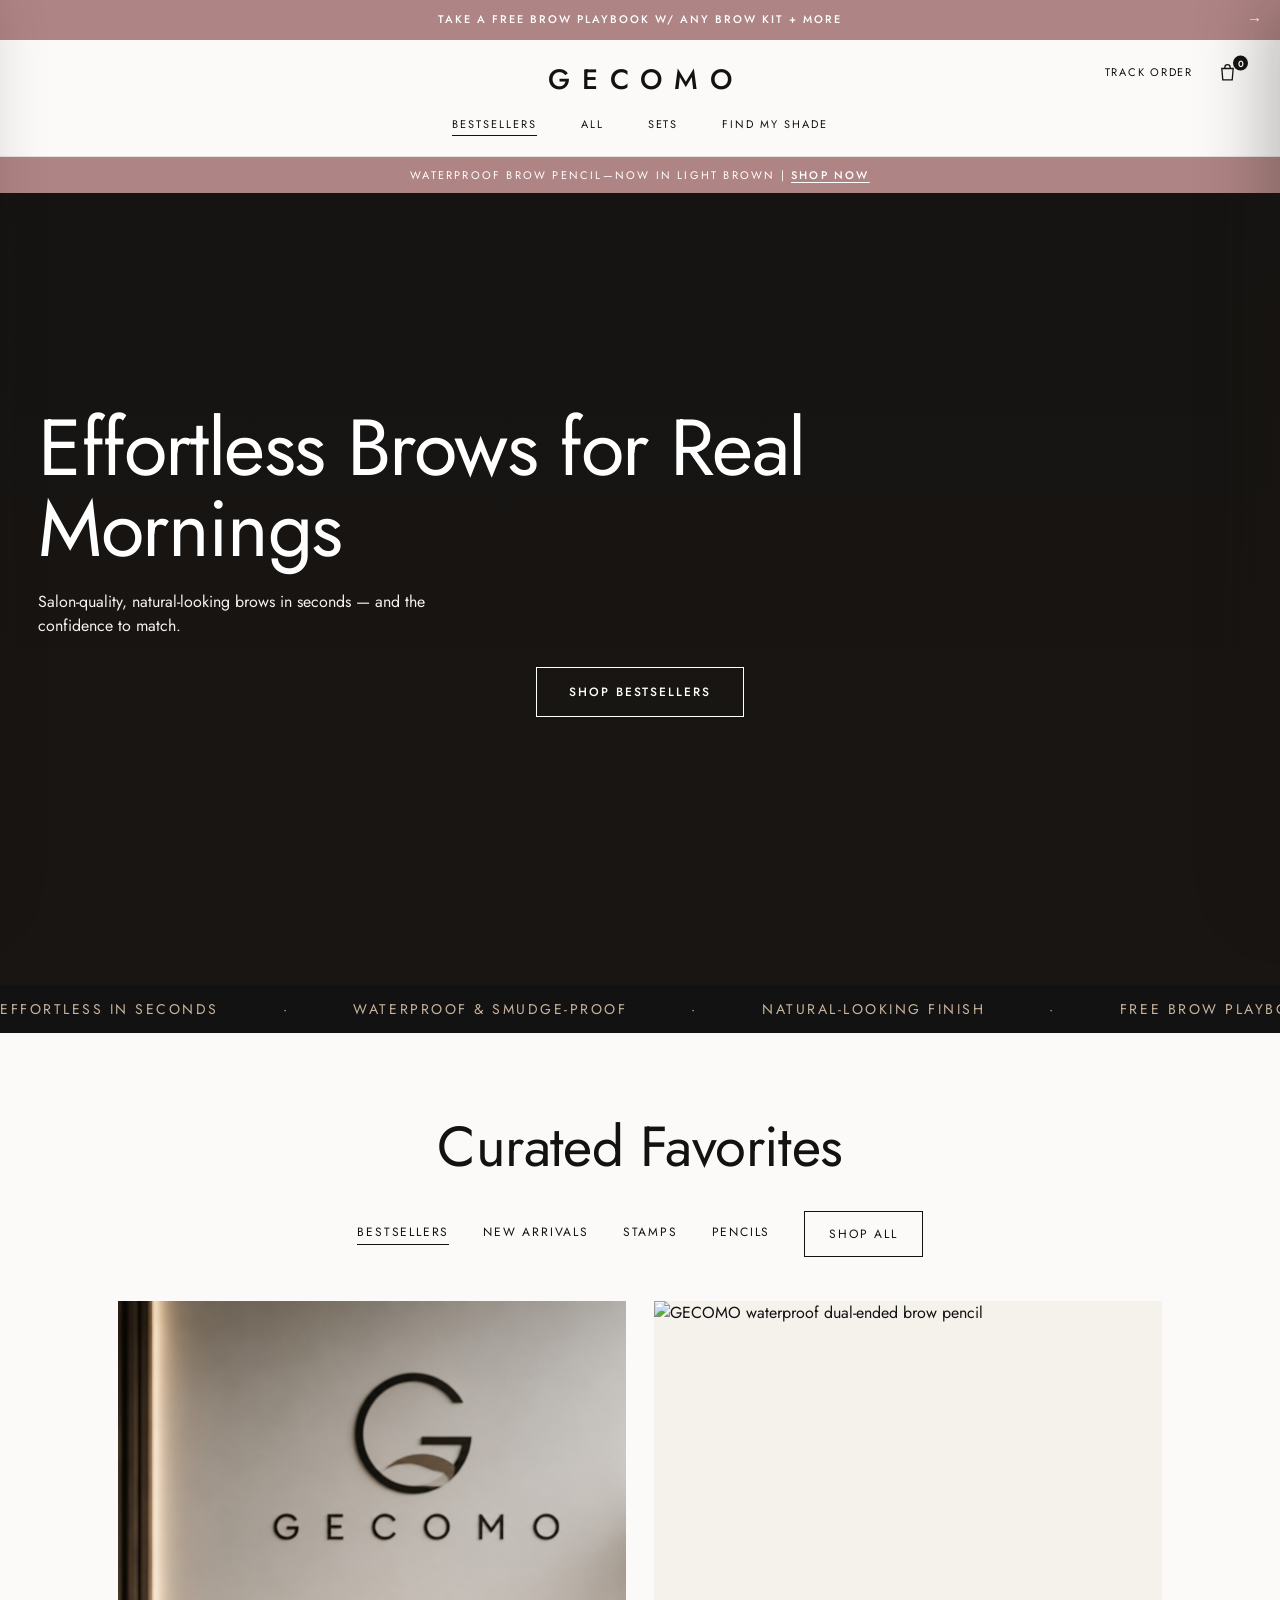
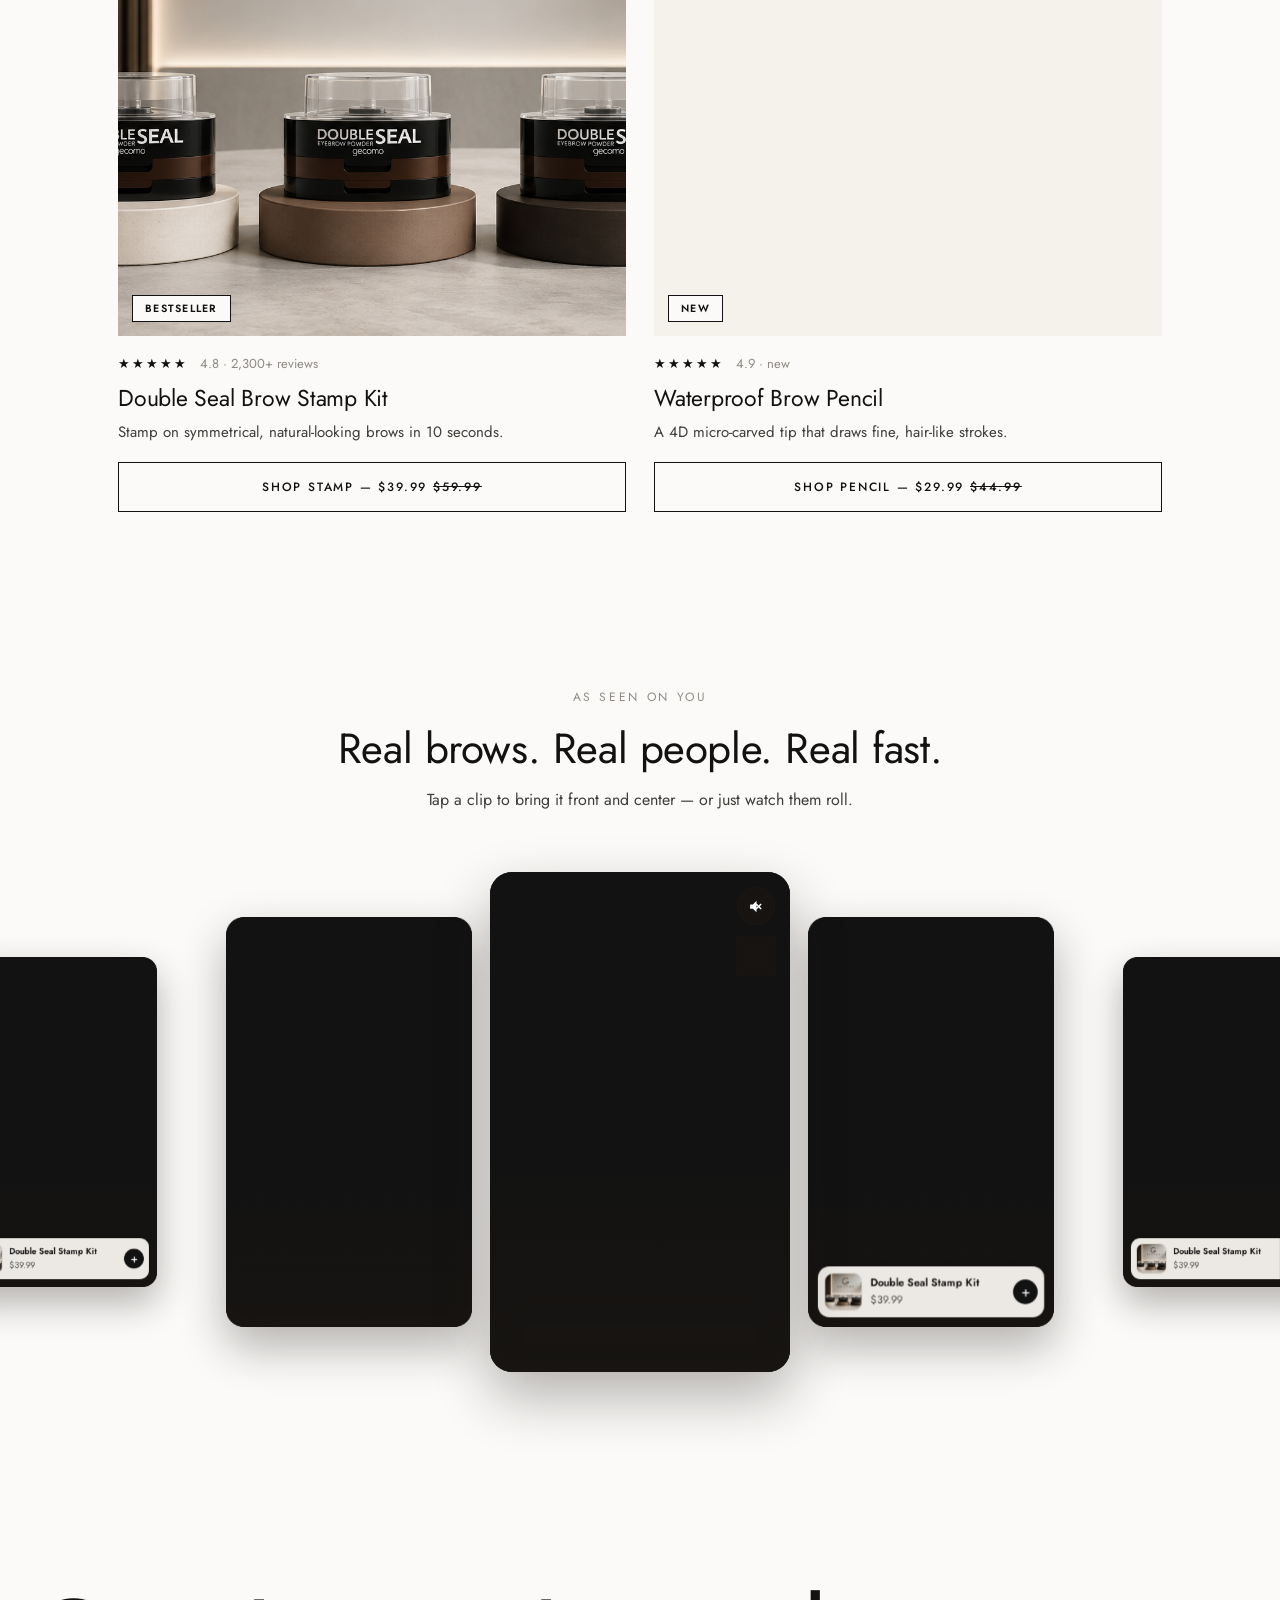
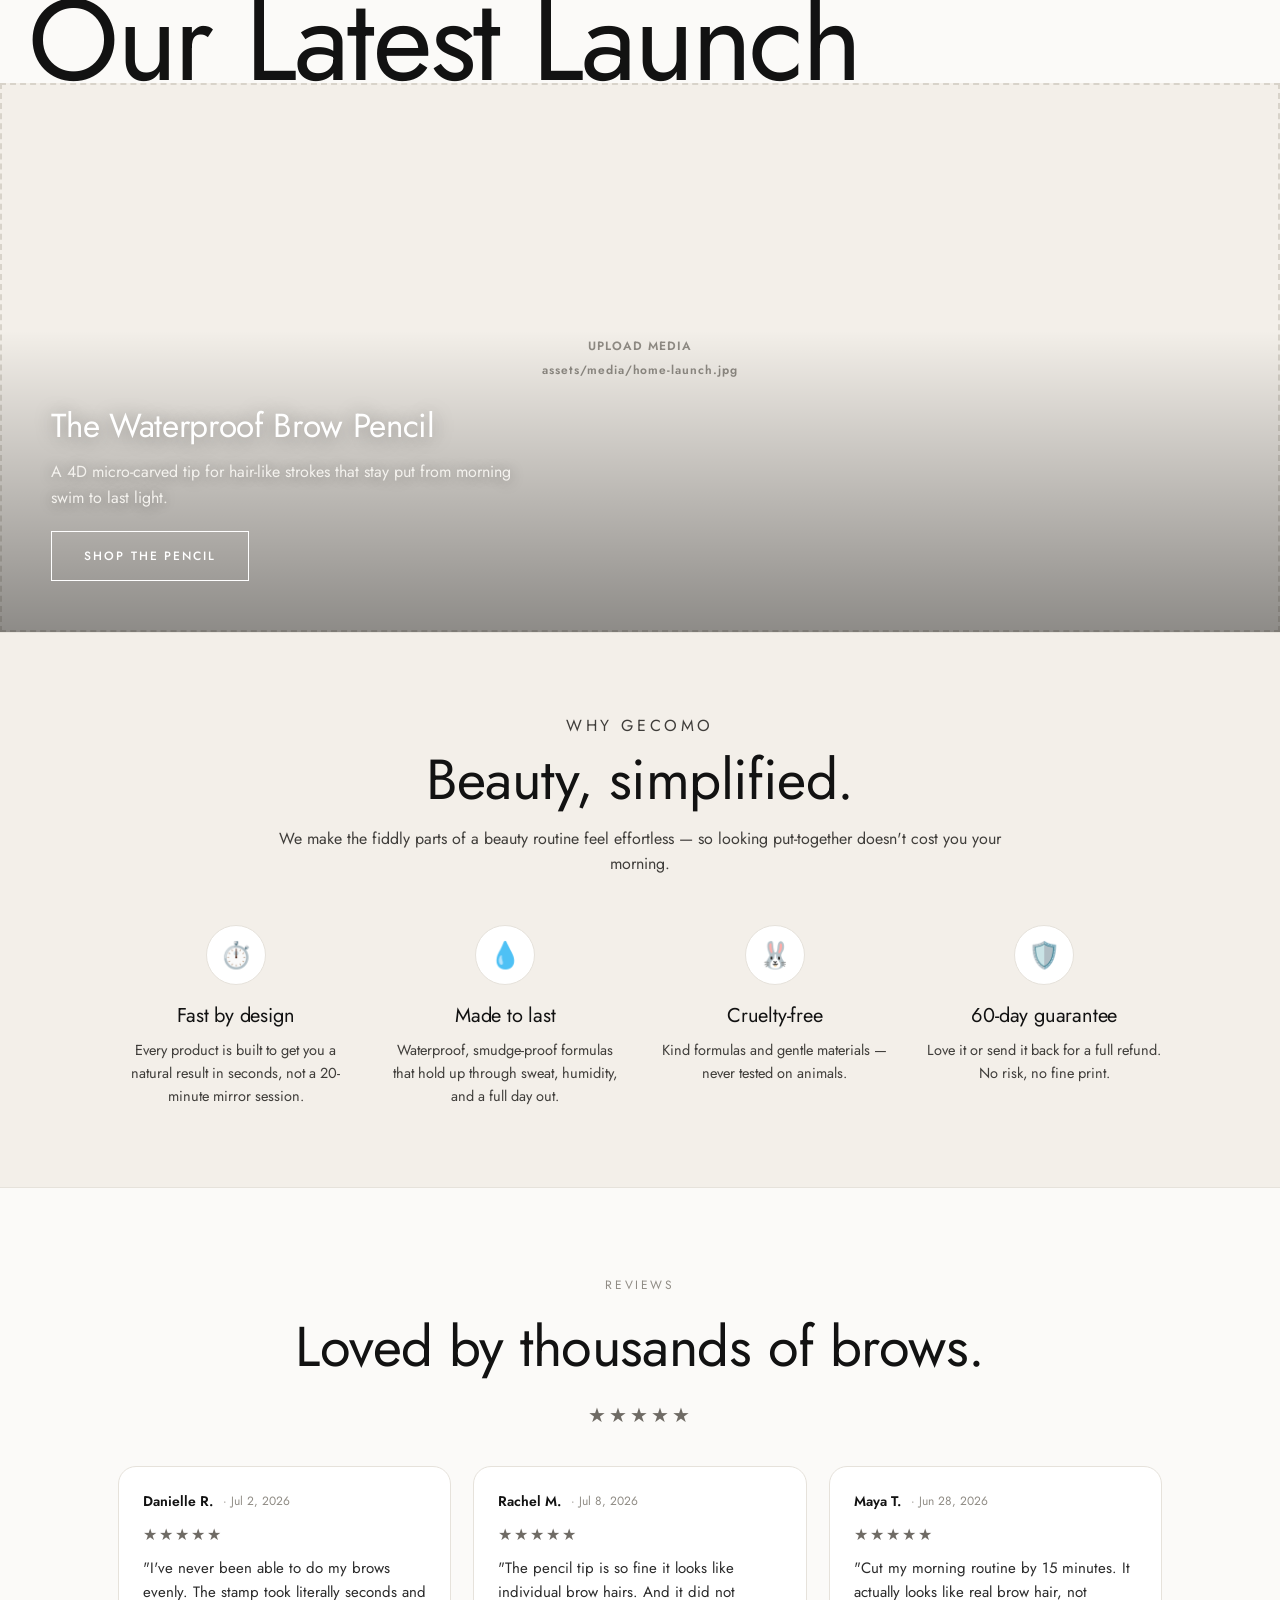
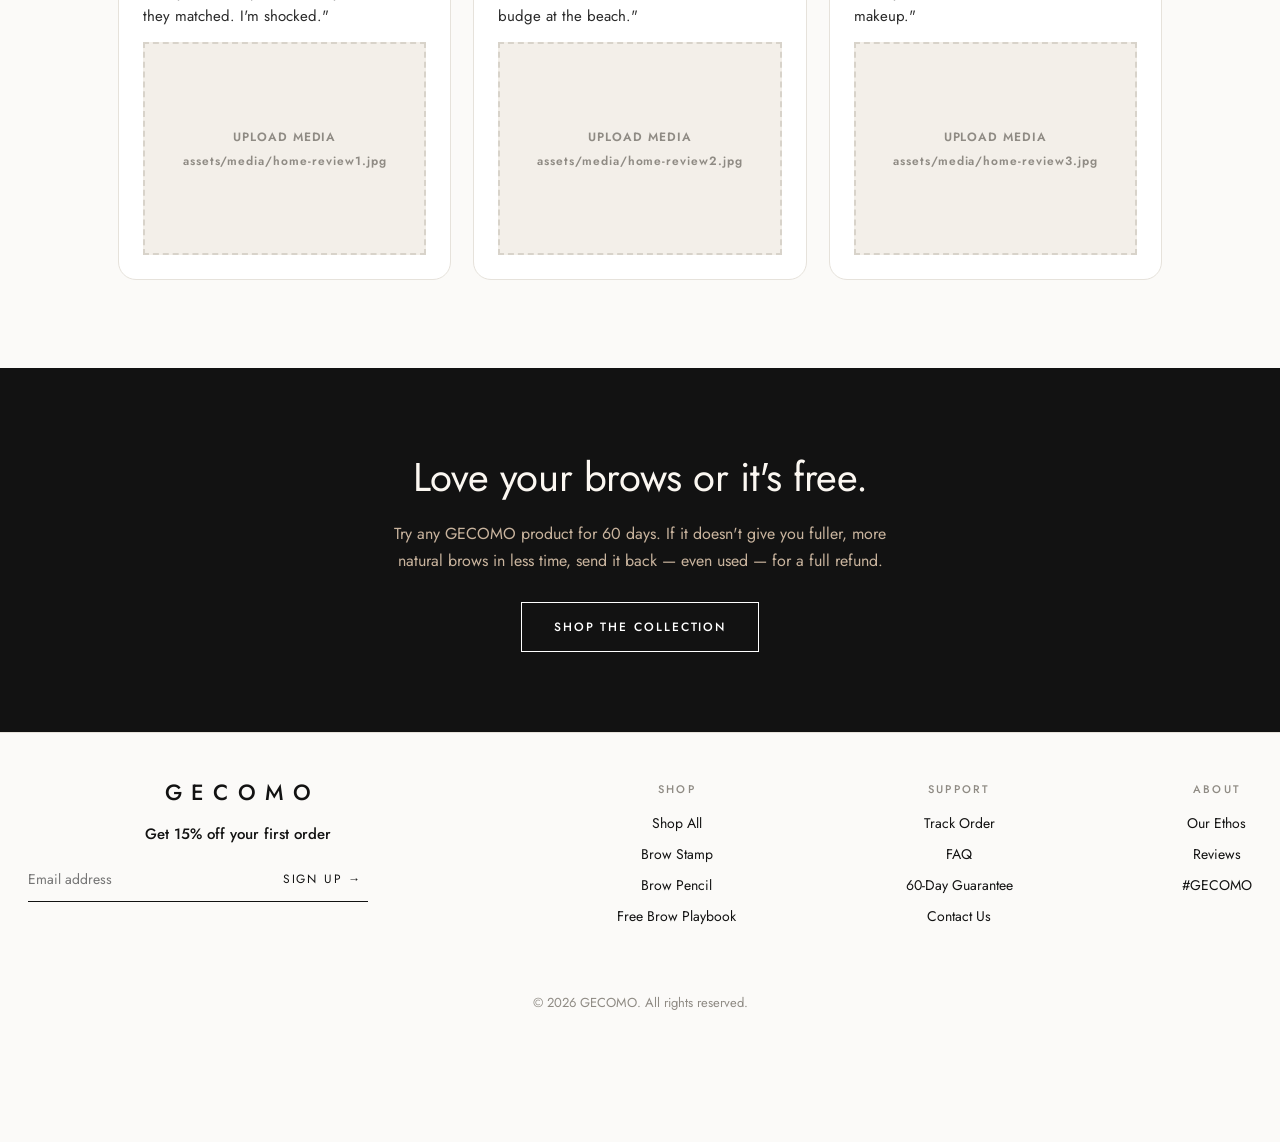
==== bestsellers.html @ 0fa26743 "Rebuild site layout to match iliabeauty.com one-to-one (mobile + desktop) - Header: announcement bar" ====
<!DOCTYPE html>
<html lang="en">
<head>
<meta charset="utf-8">
<meta name="viewport" content="width=device-width, initial-scale=1">
<title>GECOMO — Effortless, Natural Brows</title>
<meta name="description" content="GECOMO makes natural-looking brows effortless. Shop the Double Seal brow stamp and the waterproof dual-ended brow pencil — salon-quality brows in seconds, 60-day guarantee.">
<link rel="icon" href="data:image/svg+xml,%3Csvg xmlns='http://www.w3.org/2000/svg' viewBox='0 0 64 64'%3E%3Ccircle cx='32' cy='32' r='32' fill='%23FBFAF8'/%3E%3Ctext x='32' y='44' font-family='Helvetica,sans-serif' font-size='38' text-anchor='middle' fill='%23121212'%3EG%3C/text%3E%3C/svg%3E">
<link rel="preconnect" href="https://fonts.googleapis.com">
<link rel="preconnect" href="https://fonts.gstatic.com" crossorigin>
<link href="https://fonts.googleapis.com/css2?family=Jost:wght@300;400;500;600;700&family=Marcellus&display=swap" rel="stylesheet">
<link rel="stylesheet" href="assets/site.css?v=5">
<style>
  /* Hero */
  header#top{position:relative;min-height:88vh;display:flex;align-items:center;justify-content:center;overflow:hidden;background:var(--ink);}
  header#top video{position:absolute;inset:0;width:100%;height:100%;object-fit:cover;opacity:.55;}
  header#top .scrim{position:absolute;inset:0;background:linear-gradient(to bottom,rgba(28,23,18,.35),rgba(28,23,18,.7));}
  .hero-copy{position:relative;display:flex;flex-direction:column;align-items:center;text-align:center;padding:120px 24px 80px;gap:0;}
  .hero-badge{display:inline-flex;align-items:center;gap:8px;background:rgba(250,246,241,.14);border:1px solid rgba(250,246,241,.35);backdrop-filter:blur(8px);border-radius:999px;padding:7px 16px;font-size:13px;letter-spacing:.1em;text-transform:uppercase;color:#F5EEE5;}
  .hero-copy h1{font-size:clamp(38px,6vw,68px);line-height:1.08;margin:24px 0 18px;color:#FBF7F1;max-width:820px;text-shadow:0 2px 24px rgba(28,23,18,.4);}
  .hero-copy p{font-size:18px;line-height:1.6;color:#EFE6DA;margin:0 0 30px;max-width:520px;text-shadow:0 1px 12px rgba(28,23,18,.4);}
  .hero-cta{display:flex;align-items:center;gap:18px;flex-wrap:wrap;justify-content:center;}
  .hero-cta span{font-size:14px;color:#EFE6DA;}

  /* Marquee trust strip */
  .marquee-wrap{background:var(--ink);overflow:hidden;padding:14px 0;}
  .marquee{display:flex;gap:64px;white-space:nowrap;width:max-content;animation:marquee 24s linear infinite;color:#C9B49E;font-size:14px;letter-spacing:.18em;text-transform:uppercase;}

  /* Buy section (Browfi-style stacked conversion block) */
  #buy{background:var(--cream-2);border-top:1px solid var(--border);border-bottom:1px solid var(--border);padding:64px 0 76px;}
  .buy-grid{display:flex;flex-wrap:wrap;gap:48px;}
  .buy-media{flex:1 1 400px;min-width:280px;}
  .buy-media .card{overflow:hidden;}
  .buy-media img{width:100%;aspect-ratio:1/1;object-fit:cover;}
  .buy-content{flex:1 1 440px;min-width:300px;}
  .buy-content h1.pdp-title{font-size:clamp(30px,4vw,44px);line-height:1.1;margin:0 0 16px;}
  .feature-list{list-style:none;margin:0 0 22px;padding:0;display:grid;gap:10px;}
  .feature-list li{display:flex;gap:10px;align-items:flex-start;font-size:16px;color:var(--ink-2);}
  .feature-list li b{color:var(--ink);}
  .divider-label{display:flex;align-items:center;gap:14px;margin:28px 0 18px;color:var(--ink);font-size:13px;font-weight:600;letter-spacing:.16em;text-transform:uppercase;}
  .divider-label::before,.divider-label::after{content:'';flex:1;height:1px;background:var(--border-2);}

  .bundle{display:block;width:100%;text-align:left;background:var(--white);border:2px solid var(--border-2);border-radius:16px;padding:16px 18px;margin-bottom:12px;position:relative;}
  .bundle.selected{border-color:var(--brown);box-shadow:0 6px 18px rgba(138,112,87,.18);}
  .bundle-top{display:flex;align-items:center;justify-content:space-between;gap:12px;cursor:pointer;}
  .bundle-left{display:flex;align-items:center;gap:10px;}
  .radio{width:18px;height:18px;border-radius:999px;border:2px solid var(--muted);flex:0 0 auto;box-sizing:border-box;position:relative;}
  .bundle.selected .radio{border-color:var(--brown);}
  .bundle.selected .radio::after{content:'';position:absolute;inset:3px;border-radius:999px;background:var(--brown);}
  .bundle-title{font-weight:600;font-size:15px;}
  .save-pill{background:#F4E9DC;color:var(--brown-dark);font-size:11px;font-weight:600;letter-spacing:.04em;border-radius:999px;padding:3px 10px;}
  .bundle-price{text-align:right;}
  .bundle-price .now{font-weight:700;font-size:16px;}
  .bundle-price .was{font-size:12px;color:var(--muted);text-decoration:line-through;margin-left:6px;}
  .ribbon{position:absolute;top:-13px;right:16px;background:var(--ink);color:var(--cream);font-size:10.5px;font-weight:700;letter-spacing:.1em;text-transform:uppercase;border-radius:999px;padding:4px 12px;}
  .bundle-extra{margin-top:12px;padding-top:12px;border-top:1px dashed var(--border-2);display:grid;gap:8px;}
  .bundle-extra .line{display:flex;justify-content:space-between;align-items:center;font-size:13px;color:var(--brown-dark);}
  .bundle-extra .line .val{color:var(--muted);text-decoration:line-through;}
  .shade-row{display:grid;gap:8px;margin-top:12px;}
  .shade-row label{font-size:12px;letter-spacing:.08em;text-transform:uppercase;color:var(--body);display:flex;align-items:center;gap:8px;}
  .shade-row select{flex:1;padding:8px 10px;border-radius:8px;border:1px solid var(--border-2);background:var(--white);font-family:inherit;font-size:14px;}

  .swatch-row{display:flex;gap:12px;margin:8px 0 4px;}
  .swatch{width:38px;height:38px;border-radius:999px;cursor:pointer;box-sizing:border-box;border:3px solid var(--border-2);padding:0;}
  .swatch.selected{border-color:var(--ink);box-shadow:0 0 0 3px var(--cream-2),0 0 0 5px var(--brown);}

  .protection{display:flex;align-items:center;gap:10px;margin:18px 0;font-size:14px;color:var(--body);}
  .protection input{width:18px;height:18px;accent-color:var(--brown);}

  #addToCart{width:100%;padding:19px;font-size:17px;}
  .guarantee-row{display:flex;justify-content:center;gap:22px;margin-top:14px;font-size:13px;color:var(--brown-dark);flex-wrap:wrap;}

  /* mini testimonial carousel */
  .mini-carousel{margin-top:30px;background:var(--white);border:1px solid var(--border);border-radius:16px;padding:18px 20px;display:flex;gap:14px;align-items:flex-start;}
  .avatar{width:40px;height:40px;border-radius:999px;background:var(--brown);color:var(--cream);display:flex;align-items:center;justify-content:center;font-weight:600;font-size:14px;flex:0 0 auto;}
  .mini-carousel-text q{font-size:15px;line-height:1.5;color:var(--ink-2);}
  .mini-carousel-name{font-size:13px;color:var(--muted);margin-top:6px;}
  .dots{display:flex;gap:6px;margin-top:10px;}
  .dot{width:6px;height:6px;border-radius:999px;background:var(--border-2);border:none;padding:0;}
  .dot.active{background:var(--brown);width:16px;transition:width .2s;}

  /* Demo / stamp-on section */
  /* UGC video carousel */
  #ugc{padding:80px 0 96px;overflow:hidden;text-align:center;}
  #ugc .eyebrow{margin-bottom:12px;}
  #ugc h2{font-size:clamp(28px,4vw,42px);margin:0 0 8px;}
  #ugc .ugc-sub{color:var(--body);max-width:460px;margin:0 auto 40px;line-height:1.6;}
  .ugc-stage{position:relative;height:540px;max-width:1200px;margin:0 auto;}
  .ugc-card{position:absolute;top:50%;left:50%;width:300px;height:500px;border-radius:22px;overflow:hidden;background:var(--ink);box-shadow:0 24px 55px rgba(28,23,18,.32);transform:translate(-50%,-50%);transform-origin:center;transition:transform .6s cubic-bezier(.22,1,.36,1),opacity .5s ease,box-shadow .6s;cursor:pointer;will-change:transform;}
  .ugc-card video{width:100%;height:100%;object-fit:cover;display:block;background:var(--ink);}
  .ugc-card .ugc-scrim{position:absolute;inset:0;background:linear-gradient(to top,rgba(28,23,18,.55),rgba(28,23,18,0) 42%);pointer-events:none;}
  .ugc-controls{position:absolute;top:14px;right:14px;display:flex;flex-direction:column;gap:10px;opacity:0;transition:opacity .4s ease;pointer-events:none;}
  .ugc-card.active .ugc-controls{opacity:1;pointer-events:auto;}
  .ugc-btn{width:40px;height:40px;border-radius:999px;border:none;background:rgba(28,23,18,.5);backdrop-filter:blur(6px);color:#fff;display:flex;align-items:center;justify-content:center;cursor:pointer;transition:background .2s;padding:0;}
  .ugc-btn:hover{background:rgba(28,23,18,.82);}
  .ugc-btn svg{width:17px;height:17px;display:block;fill:#fff;}
  .ugc-product{position:absolute;left:12px;right:12px;bottom:12px;display:flex;align-items:center;gap:10px;background:rgba(250,246,241,.94);backdrop-filter:blur(8px);border-radius:14px;padding:8px;box-shadow:0 6px 16px rgba(28,23,18,.18);text-align:left;}
  .ugc-product img{width:46px;height:46px;border-radius:10px;object-fit:cover;flex:0 0 auto;background:#fff;border:1px solid var(--border-2);}
  .ugc-product .info{flex:1;min-width:0;}
  .ugc-product .pname{display:block;font-size:13px;font-weight:600;color:var(--ink);white-space:nowrap;overflow:hidden;text-overflow:ellipsis;line-height:1.25;}
  .ugc-product .pprice{display:block;font-size:13px;color:var(--brown-dark);margin-top:2px;}
  .ugc-product .padd{width:30px;height:30px;border-radius:999px;background:var(--ink);color:#fff;border:none;font-size:18px;line-height:1;flex:0 0 auto;cursor:pointer;transition:background .2s;display:flex;align-items:center;justify-content:center;}
  .ugc-product .padd:hover{background:var(--brown);}
  @media (max-width:640px){
    .ugc-stage{height:470px;}
    .ugc-card{width:230px;height:410px;}
  }

  /* Shade finder */
  #shades{max-width:1100px;margin:0 auto;padding:20px 28px 88px;text-align:center;}
  .shade-box{max-width:640px;margin:0 auto;background:var(--white);border:1px solid var(--border);border-radius:20px;padding:32px;text-align:left;}
  .shade-box h3{font-size:22px;margin-bottom:8px;}
  .shade-box>p{color:var(--body);line-height:1.6;margin-bottom:6px;}
  .shade-item{display:flex;gap:16px;align-items:center;padding:16px 0;border-top:1px solid var(--border);}
  .shade-item:first-of-type{border-top:none;margin-top:14px;}
  .shade-item .swatch-lg{width:56px;height:56px;border-radius:12px;flex:0 0 auto;}
  .shade-item h4{font-size:16px;margin:0 0 4px;}
  .shade-item p{font-size:14px;color:var(--body);margin:0;}

  /* Free guide bonus section */
  #guide{background:var(--cream-2);border-top:1px solid var(--border);border-bottom:1px solid var(--border);}
  .guide-top{max-width:640px;margin:0 auto;padding:72px 28px 52px;text-align:center;}
  .guide-kicker{display:flex;align-items:center;gap:14px;justify-content:center;font-size:12px;letter-spacing:.32em;text-transform:uppercase;color:var(--ink);margin:0 0 18px;}
  .guide-kicker::before,.guide-kicker::after{content:'';flex:0 0 40px;height:1px;background:var(--ink);}
  .guide-headline{font-family:'Marcellus',serif;font-size:clamp(52px,9vw,92px);line-height:.95;color:var(--ink);margin:0 0 22px;}
  .guide-pill{display:inline-block;background:var(--ink);color:var(--cream);font-size:13px;font-weight:600;letter-spacing:.14em;text-transform:uppercase;border-radius:6px;padding:10px 20px;margin-bottom:22px;}
  .guide-sub{font-family:'Marcellus',serif;font-size:clamp(24px,3.5vw,32px);color:var(--ink);margin:0 0 40px;}
  .guide-sub em{font-style:italic;color:var(--brown);}
  .guide-visual{display:flex;justify-content:center;}
  .book{width:240px;aspect-ratio:3/4.4;background:linear-gradient(135deg,#FBF8F3,#EDE2D2);border-radius:4px 10px 10px 4px;box-shadow:10px 10px 0 rgba(28,23,18,.12),0 24px 50px rgba(28,23,18,.3);position:relative;transform:rotate(-3deg);overflow:hidden;display:flex;flex-direction:column;justify-content:space-between;}
  .book::before{content:'';position:absolute;left:0;top:0;bottom:0;width:12px;background:rgba(28,23,18,.15);z-index:2;}
  .book-top{padding:30px 24px 20px;text-align:center;}
  .book-swoosh{display:block;font-size:20px;color:var(--brown);margin-bottom:8px;}
  .book-brand{font-family:'Marcellus',serif;font-size:18px;letter-spacing:.1em;color:var(--ink);}
  .book-brand span{display:block;font-family:'Jost',sans-serif;font-size:9px;letter-spacing:.22em;text-transform:uppercase;color:var(--brown-dark);margin-top:4px;}
  .book-title{font-family:'Marcellus',serif;color:var(--ink);margin-top:16px;font-size:14px;font-style:italic;}
  .book-title em{display:block;font-style:normal;font-size:26px;line-height:1.15;margin-top:4px;}
  .book-divider{width:32px;height:1px;background:var(--border-2);margin:14px auto;}
  .book-subtitle{font-size:13px;color:var(--ink-2);}
  .book-tagline{font-size:10px;letter-spacing:.2em;text-transform:uppercase;color:var(--brown);margin-top:10px;}
  .book-band{background:var(--ink);color:var(--cream);font-size:11px;letter-spacing:.16em;text-transform:uppercase;text-align:center;padding:14px;border:1px solid rgba(250,246,241,.35);margin:0 18px 20px;border-radius:2px;}
  .guide-bottom{background:var(--ink);color:var(--cream);padding:56px 28px 64px;text-align:center;}
  .gift-icon{width:64px;height:64px;border-radius:999px;border:1.5px solid rgba(250,246,241,.4);display:flex;align-items:center;justify-content:center;font-size:26px;margin:0 auto 22px;}
  .guide-bottom h3{font-size:clamp(19px,2.4vw,23px);letter-spacing:.02em;color:#FBF7F1;max-width:420px;margin:0 auto 16px;}
  .guide-bottom p.desc{color:#D8CBBB;line-height:1.7;font-size:15px;max-width:420px;margin:0 auto 22px;}
  .guide-rule{width:100%;max-width:420px;height:1px;background:rgba(250,246,241,.18);margin:0 auto 18px;}
  .value-line{font-size:13px;letter-spacing:.04em;color:#D8CBBB;margin:0 0 26px;}
  .value-line strong{color:var(--gold);}

  /* Accordion group */
  #included{max-width:760px;margin:0 auto;padding:88px 28px;}
  .acc-item{background:var(--white);border:1px solid var(--border);border-radius:14px;margin-bottom:12px;overflow:hidden;}
  .acc-item summary{display:flex;align-items:center;justify-content:space-between;padding:18px 22px;font-weight:600;font-size:16px;}
  .acc-item .summary-left{display:flex;align-items:center;gap:12px;}
  .acc-item .body{padding:0 22px 20px;color:var(--body);line-height:1.65;}

  /* dark info banner */
  .info-banner{background:var(--brown-dark);color:var(--cream);text-align:center;padding:16px;font-size:14px;letter-spacing:.04em;display:flex;justify-content:center;gap:36px;flex-wrap:wrap;}

  /* reviews */
  #reviews{max-width:1100px;margin:0 auto;padding:88px 28px;}
  .reviews-head{text-align:center;margin-bottom:32px;}
  .stars-lg{color:var(--brown);letter-spacing:3px;font-size:20px;}
  #writeReview{margin:18px auto 0;display:block;background:var(--white);border:1px solid var(--border-2);border-radius:999px;padding:13px 28px;font-size:14px;font-weight:600;letter-spacing:.04em;}
  #writeReview:hover{background:var(--cream-2);}
  .review-grid{display:grid;grid-template-columns:repeat(auto-fit,minmax(260px,1fr));gap:22px;margin-top:36px;}
  .review-card{background:var(--white);border:1px solid var(--border);border-radius:18px;padding:24px;}
  .review-card .rhead{display:flex;align-items:center;gap:10px;margin-bottom:12px;}
  .review-card .rname{font-weight:600;font-size:14px;}
  .review-card .rdate{font-size:12px;color:var(--muted);}
  .review-card .rstars{color:var(--brown);letter-spacing:2px;margin:8px 0 10px;}
  .review-card blockquote{margin:0;font-size:15px;line-height:1.6;color:var(--ink-2);}

  /* before/after slider */
  /* guarantee band */
  #guarantee{background:var(--ink);color:var(--cream);text-align:center;padding:80px 28px;}
  #guarantee h2{font-size:clamp(28px,3.5vw,40px);margin-bottom:14px;color:#FBF7F1;}
  #guarantee p{max-width:520px;margin:0 auto 28px;color:#C9B49E;line-height:1.7;}

  /* FAQ */
  #faq{max-width:760px;margin:0 auto;padding:88px 28px;}
  #faq h2{text-align:center;margin-bottom:36px;font-size:clamp(28px,3.5vw,38px);}
  .faq-item{background:var(--ink);color:var(--cream);border-radius:14px;margin-bottom:12px;overflow:hidden;}
  .faq-item summary{padding:19px 24px;font-weight:500;font-size:16px;display:flex;justify-content:space-between;align-items:center;}
  .faq-item .body{padding:0 24px 20px;color:#C9B49E;line-height:1.65;}

  footer{border-top:1px solid var(--border);padding:48px 28px 130px;text-align:center;}
  footer .logo{justify-content:center;margin-bottom:16px;}
  .foot-links{display:flex;justify-content:center;gap:24px;font-size:14px;margin-bottom:18px;flex-wrap:wrap;}
  footer .copyright{font-size:13px;color:var(--muted);}

  /* sticky bottom bar */
  #stickyBar{position:fixed;left:0;right:0;bottom:0;z-index:70;background:rgba(28,23,18,.97);backdrop-filter:blur(10px);display:flex;align-items:center;justify-content:center;gap:18px;padding:12px 20px;flex-wrap:wrap;transform:translateY(120%);transition:transform .25s ease;}
  #stickyBar.show{transform:translateY(0);}
  #stickyBar .info{color:#EFE6DA;font-size:14px;}
  #stickyBar .info del{color:#9A8B7C;font-size:12px;margin-left:6px;}
  #stickyBar button{background:var(--gold);color:var(--ink);border:none;border-radius:999px;padding:11px 24px;font-size:13px;font-weight:600;letter-spacing:.06em;text-transform:uppercase;}
  #stickyBar button:hover{background:var(--gold-dark);}

  /* cart drawer */
  #overlay{position:fixed;inset:0;z-index:90;background:rgba(28,23,18,.5);display:none;}
  #overlay.show{display:block;}
  #cartDrawer{position:fixed;top:0;right:0;bottom:0;z-index:100;width:min(420px,92vw);background:var(--cream);box-shadow:-20px 0 60px rgba(28,23,18,.25);display:flex;flex-direction:column;transform:translateX(100%);transition:transform .25s ease;}
  #cartDrawer.show{transform:translateX(0);}
  .cart-head{display:flex;align-items:center;justify-content:space-between;padding:20px 24px;border-bottom:1px solid var(--border);}
  .cart-head h3{font-size:22px;}
  #closeCart{background:none;border:none;font-size:24px;cursor:pointer;color:var(--ink);line-height:1;}
  #cartItems{flex:1;overflow-y:auto;padding:20px 24px;display:grid;gap:16px;align-content:start;}
  .cart-empty{color:var(--brown-dark);text-align:center;margin-top:40px;}
  .cart-item{display:flex;gap:14px;background:var(--white);border:1px solid var(--border);border-radius:14px;padding:14px;}
  .cart-item img{width:64px;height:64px;object-fit:cover;border-radius:10px;}
  .cart-item .rm{background:none;border:none;color:var(--muted);cursor:pointer;font-size:18px;align-self:start;}
  .cart-foot{padding:20px 24px;border-top:1px solid var(--border);}
  .cart-subtotal{display:flex;justify-content:space-between;font-size:17px;margin-bottom:14px;}
  #checkoutBtn{width:100%;padding:16px;font-size:16px;}
  #checkoutNote{margin:10px 0 0;font-size:13px;color:var(--brown);text-align:center;}
</style>
</head>
<body>

<div id="promoBar"><a href="stamp.html#guide">Take a free Brow Playbook w/ any brow kit + more</a><span class="arr">&rarr;</span></div>

<header class="site-head">
  <div class="masthead">
    <button id="menuBtn" type="button" aria-label="Open menu"><span></span><span></span><span></span></button>
    <a href="index.html" class="logo">GECOMO</a>
    <div class="mast-icons">
      <a class="mast-link" href="track.html">Track Order</a>
      <button id="cartBtn" type="button" aria-label="Cart">
        <svg viewBox="0 0 24 24" fill="none" stroke="currentColor" stroke-width="1.5"><path d="M5.5 8h13l-1.1 13h-10.8z"/><path d="M9 8V6.5a3 3 0 0 1 6 0V8"/></svg>
        <span id="cartCount">0</span>
      </button>
    </div>
  </div>
  <nav class="navrow">
    <a href="bestsellers.html" class="active">Bestsellers</a>
    <a href="index.html#shop">All</a>
    <a href="index.html#sets">Sets</a>
    <a href="stamp.html#shades">Find My Shade</a>
  </nav>
</header>

<div id="launchBar">Waterproof Brow Pencil&mdash;now in Light Brown | <a href="pencil.html">Shop Now</a></div>

<!-- Campaign hero -->
<header class="home-hero" id="top">
  <video autoplay muted loop playsinline poster="hero-poster.jpg">
    <source src="gecomo-campaign.mp4" type="video/mp4">
  </video>
  <div class="scrim"></div>
  <div class="inner">
    <h1 class="hero-headline">Effortless Brows for Real Mornings</h1>
    <p class="lead">Salon-quality, natural-looking brows in seconds — and the confidence to match.</p>
    <div class="hero-cta">
      <a href="#collection" class="btn btn-ghost">Shop Bestsellers</a>
    </div>
  </div>
</header>

<div class="marquee-wrap">
  <div class="marquee">
    <span>Effortless in seconds</span><span>·</span><span>Waterproof &amp; smudge-proof</span><span>·</span><span>Natural-looking finish</span><span>·</span><span>Free brow playbook included</span><span>·</span><span>60-day guarantee</span><span>·</span>
    <span>Effortless in seconds</span><span>·</span><span>Waterproof &amp; smudge-proof</span><span>·</span><span>Natural-looking finish</span><span>·</span><span>Free brow playbook included</span><span>·</span><span>60-day guarantee</span><span>·</span>
  </div>
</div>

<!-- Curated favorites -->
<section id="collection">
  <div class="wrap">
    <div class="section-head">
      <h2>Curated Favorites</h2>
    </div>
    <div class="tab-row" id="favTabs">
      <a data-filter="all" class="active">Bestsellers</a>
      <a data-filter="new">New Arrivals</a>
      <a data-filter="stamp">Stamps</a>
      <a data-filter="pencil">Pencils</a>
      <a class="boxed" href="stamp.html">Shop All</a>
    </div>
    <div class="product-grid">
      <a class="product-card" href="stamp.html" data-cat="all stamp">
        <div class="media">
          <img data-shopify-handle="eyebrow-makeup-stamp" data-shopify-index="0" src="E908F214-3FA3-4207-B490-FC76742D6EA2.png" alt="GECOMO Double Seal brow stamp kit">
          <span class="flag">Bestseller</span>
        </div>
        <div class="pc-body">
          <div class="pc-stars">★★★★★ <span>4.8 · 2,300+ reviews</span></div>
          <h3>Double Seal Brow Stamp Kit</h3>
          <p class="pc-desc">Stamp on symmetrical, natural-looking brows in 10 seconds.</p>
          <div class="pc-foot"><span class="pc-cta">Shop Stamp — $39.99 <del>$59.99</del></span></div>
        </div>
      </a>
      <a class="product-card" href="pencil.html" data-cat="all new pencil">
        <div class="media">
          <img data-shopify-handle="waterproof-dual-ended-eyebrow-pencil" data-shopify-index="0" src="https://cdn.shopify.com/s/files/1/1010/2482/5658/files/1414F980-CA19-4D74-A6BA-4CB25DD54245.png?v=1784048173" alt="GECOMO waterproof dual-ended brow pencil">
          <span class="flag">New</span>
        </div>
        <div class="pc-body">
          <div class="pc-stars">★★★★★ <span>4.9 · new</span></div>
          <h3>Waterproof Brow Pencil</h3>
          <p class="pc-desc">A 4D micro-carved tip that draws fine, hair-like strokes.</p>
          <div class="pc-foot"><span class="pc-cta">Shop Pencil — $29.99 <del>$44.99</del></span></div>
        </div>
      </a>
    </div>
  </div>
</section>

<!-- Stamp-on demo -->
<section id="ugc">
  <p class="eyebrow">As seen on you</p>
  <h2>Real brows. Real people. Real fast.</h2>
  <p class="ugc-sub">Tap a clip to bring it front and center — or just watch them roll.</p>
  <div class="ugc-stage" id="ugcStage"></div>
</section>

<!-- Latest launch editorial band -->
<section id="launch">
  <div class="launch-head">
    <h2>Our Latest Launch</h2>
  </div>
  <div class="launch-media">
    <div class="media-frame media-slot" data-file="assets/media/home-launch.jpg" style="position:relative;overflow:hidden;">
      <img src="assets/media/home-launch.jpg" alt="GECOMO Waterproof Brow Pencil launch" loading="lazy" onerror="this.classList.add('media-missing')">
    </div>
    <div class="launch-cap">
      <h3>The Waterproof Brow Pencil</h3>
      <p>A 4D micro-carved tip for hair-like strokes that stay put from morning swim to last light.</p>
      <a href="pencil.html" class="btn btn-ghost">Shop the pencil</a>
    </div>
  </div>
</section>

<!-- Brand ethos -->
<section id="ethos">
  <div class="wrap">
    <div class="section-head">
      <p class="eyebrow">Why GECOMO</p>
      <h2>Beauty, simplified.</h2>
      <p>We make the fiddly parts of a beauty routine feel effortless — so looking put-together doesn't cost you your morning.</p>
    </div>
    <div class="ethos-grid">
      <div class="ethos-item">
        <div class="ic">⏱️</div>
        <h3>Fast by design</h3>
        <p>Every product is built to get you a natural result in seconds, not a 20-minute mirror session.</p>
      </div>
      <div class="ethos-item">
        <div class="ic">💧</div>
        <h3>Made to last</h3>
        <p>Waterproof, smudge-proof formulas that hold up through sweat, humidity, and a full day out.</p>
      </div>
      <div class="ethos-item">
        <div class="ic">🐰</div>
        <h3>Cruelty-free</h3>
        <p>Kind formulas and gentle materials — never tested on animals.</p>
      </div>
      <div class="ethos-item">
        <div class="ic">🛡️</div>
        <h3>60-day guarantee</h3>
        <p>Love it or send it back for a full refund. No risk, no fine print.</p>
      </div>
    </div>
  </div>
</section>

<!-- Reviews -->
<section id="reviews">
  <div class="reviews-head">
    <p class="eyebrow">Reviews</p>
    <h2 style="font-size:clamp(34px,4.4vw,56px);">Loved by thousands of brows.</h2>
    <div class="stars-lg" style="margin-top:14px;">★★★★★</div>
  </div>
  <div class="review-grid">
    <figure class="review-card" style="margin:0;">
      <div class="rhead"><span class="rname">Danielle R.</span><span class="rdate">· Jul 2, 2026</span></div>
      <div class="rstars">★★★★★</div>
      <blockquote>"I've never been able to do my brows evenly. The stamp took literally seconds and they matched. I'm shocked."</blockquote>
      <div class="media-slot rphoto" data-file="assets/media/home-review1.jpg">
        <img src="assets/media/home-review1.jpg" alt="Customer photo — Danielle R." loading="lazy" onerror="this.classList.add('media-missing')">
      </div>
    </figure>
    <figure class="review-card" style="margin:0;">
      <div class="rhead"><span class="rname">Rachel M.</span><span class="rdate">· Jul 8, 2026</span></div>
      <div class="rstars">★★★★★</div>
      <blockquote>"The pencil tip is so fine it looks like individual brow hairs. And it did not budge at the beach."</blockquote>
      <div class="media-slot rphoto" data-file="assets/media/home-review2.jpg">
        <img src="assets/media/home-review2.jpg" alt="Customer photo — Rachel M." loading="lazy" onerror="this.classList.add('media-missing')">
      </div>
    </figure>
    <figure class="review-card" style="margin:0;">
      <div class="rhead"><span class="rname">Maya T.</span><span class="rdate">· Jun 28, 2026</span></div>
      <div class="rstars">★★★★★</div>
      <blockquote>"Cut my morning routine by 15 minutes. It actually looks like real brow hair, not makeup."</blockquote>
      <div class="media-slot rphoto" data-file="assets/media/home-review3.jpg">
        <img src="assets/media/home-review3.jpg" alt="Customer photo — Maya T." loading="lazy" onerror="this.classList.add('media-missing')">
      </div>
    </figure>
  </div>
</section>

<!-- Guarantee -->
<section id="guarantee">
  <h2>Love your brows or it's free.</h2>
  <p>Try any GECOMO product for 60 days. If it doesn't give you fuller, more natural brows in less time, send it back — even used — for a full refund.</p>
  <a href="#collection" class="btn btn-ghost">Shop the collection</a>
</section>

<footer>
  <div class="foot-grid">
    <div class="foot-news">
      <a href="index.html" class="logo">GECOMO</a>
      <h4>Get 15% off your first order</h4>
      <form class="news-form" onsubmit="event.preventDefault();this.querySelector('button').textContent='Done ✓';">
        <input type="email" placeholder="Email address" required>
        <button type="submit">Sign up →</button>
      </form>
    </div>
    <div class="foot-col">
      <h5>Shop</h5>
      <a href="index.html#collection">Shop All</a>
      <a href="stamp.html">Brow Stamp</a>
      <a href="pencil.html">Brow Pencil</a>
      <a href="stamp.html#guide">Free Brow Playbook</a>
    </div>
    <div class="foot-col">
      <h5>Support</h5>
      <a href="track.html">Track Order</a>
      <a href="stamp.html#faq">FAQ</a>
      <a href="index.html#guarantee">60-Day Guarantee</a>
      <a href="/cdn-cgi/l/email-protection#f29a979e9e9db29597919d9f9ddc919d9f">Contact Us</a>
    </div>
    <div class="foot-col">
      <h5>About</h5>
      <a href="index.html#ethos">Our Ethos</a>
      <a href="index.html#reviews">Reviews</a>
      <a href="index.html#ugc">#GECOMO</a>
    </div>
  </div>
  <p class="copyright">© 2026 GECOMO. All rights reserved.</p>
</footer>

<script data-cfasync="false" src="/cdn-cgi/scripts/5c5dd728/cloudflare-static/email-decode.min.js"></script><script src="assets/shopify.js?v=3"></script>
<script src="assets/cart.js?v=4"></script>
<script>
// Curated Favorites tab filter
(function(){
  var tabs = document.querySelectorAll('#favTabs a[data-filter]');
  var cards = document.querySelectorAll('#collection .product-card');
  tabs.forEach(function(tab){
    tab.addEventListener('click', function(){
      tabs.forEach(function(t){ t.classList.remove('active'); });
      tab.classList.add('active');
      var f = tab.getAttribute('data-filter');
      cards.forEach(function(c){
        c.style.display = (f === 'all' || (c.getAttribute('data-cat') || '').split(' ').indexOf(f) !== -1) ? '' : 'none';
      });
    });
  });
})();
</script>

<script>
/* ---- UGC video carousel (center-focus shuffle, Shopify product windows) ---- */
(function(){
  "use strict";
  var DOMAIN = 'ehh05e-7q.myshopify.com';
  var TOKEN  = '40d6d0459487c81052405c45b704f6fc';

  // Add more UGC clips here as { video, handle }. Each card pulls its product
  // image / title / price live from Shopify by handle. Reusing the two demo
  // clips for now — drop new .mp4 files in the repo and list them below.
  var ITEMS = [
    { video: 'gemini_generated_video_2EE05D3F.mp4', handle: 'eyebrow-makeup-stamp' },
    { video: 'hero-video.mp4',                      handle: 'eyebrow-makeup-stamp' },
    { video: 'gemini_generated_video_2EE05D3F.mp4', handle: 'eyebrow-makeup-stamp' },
    { video: 'hero-video.mp4',                      handle: 'eyebrow-makeup-stamp' },
    { video: 'gemini_generated_video_2EE05D3F.mp4', handle: 'eyebrow-makeup-stamp' }
  ];

  var FALLBACK = {
    img: 'E908F214-3FA3-4207-B490-FC76742D6EA2.png',
    title: 'Double Seal Stamp Kit',
    price: '$39.99',
    url: '#buy'
  };

  var ICON = {
    play:  '<svg viewBox="0 0 24 24"><path d="M8 5v14l11-7z"/></svg>',
    pause: '<svg viewBox="0 0 24 24"><path d="M6 5h4v14H6zM14 5h4v14h-4z"/></svg>',
    muted: '<svg viewBox="0 0 24 24"><path d="M3 9v6h4l5 5V4L7 9H3zm13.5 3l2.7-2.7-1.4-1.4L15 10.6l-2.8-2.7-1.4 1.4L13.6 12l-2.8 2.7 1.4 1.4L15 13.4l2.8 2.7 1.4-1.4z"/></svg>',
    unmuted: '<svg viewBox="0 0 24 24"><path d="M3 9v6h4l5 5V4L7 9H3zm13 3a4 4 0 00-2-3.5v7A4 4 0 0016 12zm-2-7.7v2.1a6 6 0 010 11.2v2.1A8 8 0 0014 4.3z"/></svg>'
  };

  var stage = document.getElementById('ugcStage');
  if (!stage) return;

  var n = ITEMS.length;
  var active = Math.floor(n / 2);
  var timer = null;
  var cache = {};
  var cards = [];

  function fmtPrice(a){ return '$' + parseFloat(a).toFixed(2); }

  function fetchProduct(handle){
    if (cache[handle]) return Promise.resolve(cache[handle]);
    var q = '{ product(handle: "' + handle + '") { handle title featuredImage { url } variants(first: 1) { edges { node { price { amount } } } } } }';
    return fetch('https://' + DOMAIN + '/api/2024-07/graphql.json', {
      method: 'POST',
      headers: { 'Content-Type': 'application/json', 'X-Shopify-Storefront-Access-Token': TOKEN },
      body: JSON.stringify({ query: q })
    }).then(function(r){ return r.json(); }).then(function(j){
      var p = j && j.data && j.data.product;
      var edge = p && p.variants && p.variants.edges && p.variants.edges[0];
      var info = p ? {
        img: (p.featuredImage && p.featuredImage.url) || FALLBACK.img,
        title: p.title || FALLBACK.title,
        price: edge ? fmtPrice(edge.node.price.amount) : FALLBACK.price,
        url: '/products/' + p.handle
      } : FALLBACK;
      cache[handle] = info;
      return info;
    }).catch(function(){ return FALLBACK; });
  }

  // Build cards
  ITEMS.forEach(function(it, i){
    var card = document.createElement('div');
    card.className = 'ugc-card';

    var video = document.createElement('video');
    video.src = it.video;
    video.muted = true; video.loop = true; video.playsInline = true;
    video.setAttribute('playsinline', ''); video.setAttribute('muted', '');
    video.autoplay = true;
    card.appendChild(video);

    var scrim = document.createElement('div');
    scrim.className = 'ugc-scrim';
    card.appendChild(scrim);

    // controls (only visible on active)
    var controls = document.createElement('div');
    controls.className = 'ugc-controls';
    var muteBtn = document.createElement('button');
    muteBtn.className = 'ugc-btn'; muteBtn.type = 'button';
    muteBtn.innerHTML = ICON.muted;
    var playBtn = document.createElement('button');
    playBtn.className = 'ugc-btn'; playBtn.type = 'button';
    playBtn.innerHTML = ICON.pause;
    controls.appendChild(muteBtn);
    controls.appendChild(playBtn);
    card.appendChild(controls);

    // product window
    var prod = document.createElement('a');
    prod.className = 'ugc-product';
    prod.href = FALLBACK.url;
    prod.innerHTML =
      '<img alt="" src="' + FALLBACK.img + '">' +
      '<span class="info"><span class="pname">' + FALLBACK.title + '</span>' +
      '<span class="pprice">' + FALLBACK.price + '</span></span>' +
      '<span class="padd" aria-label="Shop this">+</span>';
    card.appendChild(prod);

    stage.appendChild(card);

    var rec = { el: card, video: video, muteBtn: muteBtn, playBtn: playBtn, prod: prod };
    cards.push(rec);

    // fill product info from Shopify
    fetchProduct(it.handle).then(function(info){
      prod.href = info.url;
      prod.querySelector('img').src = info.img;
      prod.querySelector('.pname').textContent = info.title;
      prod.querySelector('.pprice').textContent = info.price;
    });

    // interactions
    card.addEventListener('click', function(e){
      if (e.target.closest('.ugc-controls') || e.target.closest('.ugc-product')) return;
      if (i !== active){ active = i; refresh(); restart(); }
    });
    muteBtn.addEventListener('click', function(e){
      e.stopPropagation();
      var v = cards[active].video;
      v.muted = !v.muted;
      muteBtn.innerHTML = v.muted ? ICON.muted : ICON.unmuted;
    });
    playBtn.addEventListener('click', function(e){
      e.stopPropagation();
      var v = cards[active].video;
      if (v.paused){ v.play(); playBtn.innerHTML = ICON.pause; start(); }
      else { v.pause(); playBtn.innerHTML = ICON.play; stop(); }
    });
  });

  function layout(){
    var w = cards[0].el.offsetWidth || 300;
    var spacing = w * 0.97;
    cards.forEach(function(c, i){
      var o = i - active;
      if (o >  n / 2) o -= n;
      if (o < -n / 2) o += n;
      var lvl = Math.abs(o);
      var scale = lvl === 0 ? 1 : lvl === 1 ? 0.82 : 0.66;
      c.el.style.transform = 'translate(-50%,-50%) translateX(' + (o * spacing) + 'px) scale(' + scale + ')';
      c.el.style.opacity = lvl > 2 ? '0' : '1';
      c.el.style.zIndex = String(20 - lvl);
      c.el.style.pointerEvents = lvl > 2 ? 'none' : 'auto';
      c.el.classList.toggle('active', lvl === 0);
    });
  }

  function refresh(){
    layout();
    cards.forEach(function(c, i){
      if (i === active){
        c.playBtn.innerHTML = c.video.paused ? ICON.play : ICON.pause;
        c.muteBtn.innerHTML = c.video.muted ? ICON.muted : ICON.unmuted;
        var pr = c.video.play(); if (pr && pr.catch) pr.catch(function(){});
      } else {
        c.video.muted = true; // only the focused clip may carry sound
      }
    });
  }

  function next(){ active = (active + 1) % n; refresh(); }
  function start(){ stop(); timer = setInterval(next, 5000); }
  function stop(){ if (timer){ clearInterval(timer); timer = null; } }
  function restart(){ start(); }

  window.addEventListener('resize', layout, { passive: true });

  refresh();
  start();
})();
</script>
</body>
</html>
---- assets/site.css ----
/* ==========================================================================
   GECOMO — shared design system
   Extracted from the original single-page site so every page (shop homepage,
   product pages, order tracking) shares one identical aesthetic.
   ========================================================================== */

:root{
  --cream:#FBFAF8; --cream-2:#F3EFE9; --ink:#121212; --ink-2:#2A2A2A;
  --brown:#6F6B65; --brown-dark:#4C4944; --brown-light:#9C978F;
  --border:#E6E2DB; --border-2:#D8D3CA; --muted:#8F8B84; --body:#3F3D3A;
  --gold:#121212; --gold-dark:#2E2E2E; --white:#FFFFFF; --rose:#AF8484;
}
*{box-sizing:border-box;}
html{scroll-behavior:smooth;}
body{margin:0;background:var(--cream);color:var(--ink);font-family:'Jost','Helvetica Neue',sans-serif;-webkit-font-smoothing:antialiased;}
h1,h2,h3{font-family:'Jost','Helvetica Neue',sans-serif;font-weight:400;margin:0;letter-spacing:-.01em;}
p{margin:0;}
a{color:var(--ink);text-decoration:none;}
img,video{max-width:100%;display:block;}
button{font-family:inherit;cursor:pointer;}

.eyebrow{font-size:12px;letter-spacing:.22em;text-transform:uppercase;color:var(--muted);margin:0 0 12px;}
.wrap{max-width:1100px;margin:0 auto;padding:0 28px;}
.wrap-narrow{max-width:760px;margin:0 auto;padding:0 28px;}
@media (min-width:1440px){
  .wrap{max-width:1280px;padding:0 40px;}
  .wrap-narrow{max-width:860px;padding:0 40px;}
}
@media (min-width:1920px){
  .wrap{max-width:1480px;}
  .wrap-narrow{max-width:920px;}
}

.btn{display:inline-block;border:1px solid var(--ink);border-radius:0;padding:15px 32px;font-size:12px;font-weight:500;letter-spacing:.16em;text-transform:uppercase;cursor:pointer;transition:background .2s,color .2s;}
.btn:active{transform:none;}
.btn-gold{background:var(--ink);color:var(--white);}
.btn-gold:hover{background:var(--gold-dark);}
.btn-dark{background:var(--ink);color:var(--cream);border-color:var(--ink);}
.btn-dark:hover{background:var(--gold-dark);}
.btn-outline{background:transparent;border:1px solid var(--ink);color:var(--ink);}
.btn-outline:hover{background:var(--ink);color:var(--white);}

.card{background:var(--white);border:1px solid var(--border);border-radius:0;}

/* --- Media placeholder slots ---------------------------------------------
   Each slot points at a real file under assets/media/. Until that file is
   uploaded to the repo, the slot shows a dashed frame with the exact
   filename to upload; once the file exists it renders normally. */
.media-slot{position:relative;background:var(--cream-2);overflow:hidden;}
.media-slot::before{content:'UPLOAD MEDIA\a' attr(data-file);white-space:pre;position:absolute;inset:0;display:flex;align-items:center;justify-content:center;text-align:center;font-size:12px;font-weight:600;letter-spacing:.08em;line-height:2;color:var(--muted);border:2px dashed var(--border-2);border-radius:inherit;padding:16px;}
.media-slot>img,.media-slot>video{position:relative;z-index:1;width:100%;height:100%;object-fit:cover;}
.media-slot>.media-missing{display:none;}
details summary{list-style:none;cursor:pointer;}
details summary::-webkit-details-marker{display:none;}
.chev{transition:transform .2s;}
details[open] .chev{transform:rotate(180deg);}
@keyframes marquee{from{transform:translateX(0);}to{transform:translateX(-50%);}}

/* --- Header (ILIA anatomy): announcement bar w/ arrow -> masthead (menu / logo / bag)
       -> scrollable quick-nav row -> rose launch strip --- */
#promoBar{display:block;background:var(--rose);color:#fff;text-align:center;padding:12px 48px;font-size:11px;font-weight:500;letter-spacing:.18em;text-transform:uppercase;position:relative;line-height:1.45;}
#promoBar,#promoBar a{color:#fff;}
#promoBar .arr{position:absolute;right:18px;top:50%;transform:translateY(-50%);font-size:15px;letter-spacing:0;}
.site-head{position:sticky;top:0;z-index:60;background:var(--cream);border-bottom:1px solid var(--border);}
.masthead{position:relative;display:flex;align-items:center;justify-content:center;padding:20px 20px 8px;}
.logo{font-size:26px;letter-spacing:.42em;text-indent:.42em;font-weight:500;color:var(--ink);line-height:1;}
#menuBtn{position:absolute;left:16px;top:50%;transform:translateY(-50%);display:flex;flex-direction:column;gap:5px;background:none;border:none;padding:8px 6px;cursor:pointer;}
#menuBtn span{display:block;width:20px;height:1.5px;background:var(--ink);}
.mast-icons{position:absolute;right:18px;top:50%;transform:translateY(-50%);display:flex;align-items:center;gap:22px;}
.mast-icons .mast-link{display:none;font-size:11px;letter-spacing:.16em;text-transform:uppercase;color:var(--ink);}
.mast-icons .mast-link:hover{color:var(--brown);}
#cartBtn{position:relative;background:none;border:none;padding:2px;color:var(--ink);display:flex;cursor:pointer;}
#cartBtn svg{width:21px;height:21px;display:block;}
#cartBtn #cartCount{position:absolute;top:-4px;right:-8px;min-width:15px;height:15px;border-radius:999px;background:var(--ink);color:#fff;font-size:9px;font-weight:600;line-height:15px;text-align:center;padding:0 3px;}
.navrow{display:flex;gap:32px;padding:10px 20px 16px;overflow-x:auto;white-space:nowrap;scrollbar-width:none;-webkit-overflow-scrolling:touch;}
.navrow::-webkit-scrollbar{display:none;}
.navrow a{font-size:11px;letter-spacing:.18em;text-transform:uppercase;color:var(--ink);padding-bottom:3px;border-bottom:1px solid transparent;flex:0 0 auto;}
.navrow a:first-child{margin-left:auto;}
.navrow a:last-child{margin-right:auto;}
.navrow a:hover{color:var(--brown);}
.navrow a.active{border-bottom-color:var(--ink);}
#launchBar{background:var(--rose);color:#fff;text-align:center;padding:10px 18px;font-size:11px;letter-spacing:.2em;text-transform:uppercase;line-height:1.5;}
#launchBar a{color:#fff;text-decoration:underline;text-underline-offset:3px;font-weight:500;}
@media (min-width:900px){
  .masthead{padding:26px 40px 10px;}
  .logo{font-size:28px;}
  #menuBtn{display:none;}
  .navrow{gap:44px;padding:12px 40px 20px;}
  .mast-icons{right:40px;}
  .mast-icons .mast-link{display:inline;}
}
@media (max-width:899px){
  .logo{font-size:22px;}
}

/* --- Mobile menu drawer (hamburger) --- */
#menuDrawer{position:fixed;top:0;left:0;bottom:0;z-index:100;width:min(400px,90vw);background:var(--cream);box-shadow:20px 0 60px rgba(28,23,18,.25);transform:translateX(-110%);transition:transform .25s ease;display:flex;flex-direction:column;overflow-y:auto;}
#menuDrawer.show{transform:translateX(0);}
.menu-head{display:flex;align-items:center;justify-content:space-between;padding:20px 24px;border-bottom:1px solid var(--border);}
.menu-head .logo{font-size:20px;}
#closeMenu{background:none;border:none;font-size:26px;line-height:1;color:var(--ink);cursor:pointer;padding:0;}
.menu-links{padding:8px 24px 14px;display:flex;flex-direction:column;}
.menu-links a{font-size:19px;padding:15px 0;border-bottom:1px solid var(--border);color:var(--ink);}
.menu-sub{padding:20px 24px 44px;display:flex;flex-direction:column;gap:14px;}
.menu-sub a{font-size:11px;letter-spacing:.18em;text-transform:uppercase;color:var(--brown-dark);}

/* --- ILIA-style section heading row: heading left, "shop all" link right --- */
.row-head{display:flex;align-items:baseline;justify-content:space-between;gap:24px;max-width:1400px;margin:0 auto;padding:0 20px;}
.row-head h2{font-size:clamp(24px,2.8vw,38px);font-weight:400;}
.row-head .all-link{font-size:11px;letter-spacing:.16em;text-transform:uppercase;color:var(--ink);border-bottom:1px solid var(--ink);padding-bottom:2px;white-space:nowrap;}
.row-head .all-link:hover{color:var(--brown);border-color:var(--brown);}
@media (min-width:900px){ .row-head{padding:0 40px;} }

/* --- Bestsellers product rail (horizontal snap carousel) --- */
#shop{padding:60px 0 48px;}
.rail-wrap{position:relative;max-width:1400px;margin:0 auto;}
.rail{display:flex;gap:14px;overflow-x:auto;scroll-snap-type:x mandatory;padding:26px 20px 10px;scrollbar-width:none;-webkit-overflow-scrolling:touch;}
.rail::-webkit-scrollbar{display:none;}
.rail-card{flex:0 0 74vw;max-width:300px;scroll-snap-align:start;display:flex;flex-direction:column;}
.rail-card .media{position:relative;aspect-ratio:4/5;background:#F2EEE8;overflow:hidden;}
.rail-card .media img{width:100%;height:100%;object-fit:cover;transition:transform .5s ease;}
.rail-card:hover .media img{transform:scale(1.03);}
.rail-card .flag{position:absolute;top:10px;left:10px;z-index:2;background:var(--cream);color:var(--ink);font-size:9.5px;font-weight:600;letter-spacing:.14em;text-transform:uppercase;padding:5px 10px;}
.rail-card .rc-body{padding:14px 2px 0;display:flex;flex-direction:column;gap:5px;flex:1;}
.rail-card .rc-stars{font-size:11px;letter-spacing:1.5px;color:var(--ink);}
.rail-card .rc-stars span{color:var(--muted);letter-spacing:normal;margin-left:5px;font-size:11.5px;}
.rail-card h3{font-size:16px;font-weight:500;}
.rail-card .rc-desc{font-size:13.5px;color:var(--body);line-height:1.5;flex:1;}
.rail-card .rc-shades{font-size:10.5px;letter-spacing:.12em;text-transform:uppercase;color:var(--muted);display:flex;align-items:center;gap:7px;margin-top:2px;}
.rail-card .rc-shades i{width:12px;height:12px;border-radius:999px;display:inline-block;}
.rail-card .rc-price{font-size:14px;margin-top:2px;}
.rail-card .rc-price del{color:var(--muted);font-size:12.5px;margin-left:6px;}
.rail-card .rc-cta{margin-top:12px;display:block;text-align:center;border:1px solid var(--ink);color:var(--ink);padding:13px;font-size:11px;letter-spacing:.16em;text-transform:uppercase;transition:background .2s,color .2s;}
.rail-card .rc-cta:hover{background:var(--ink);color:#fff;}
.rail-btn{position:absolute;top:34%;width:44px;height:44px;border-radius:999px;background:var(--cream);border:1px solid var(--border-2);display:none;align-items:center;justify-content:center;z-index:5;cursor:pointer;font-size:17px;color:var(--ink);}
.rail-btn:hover{background:var(--ink);color:#fff;}
.rail-btn.prev{left:10px;}
.rail-btn.next{right:10px;}
@media (min-width:900px){
  #shop{padding:80px 0 56px;}
  .rail{gap:20px;padding:34px 40px 10px;}
  .rail-card{flex-basis:calc((100% - 140px)/4);max-width:none;}
  .rail-btn{display:flex;}
}

/* --- Shop by Category tile grid --- */
#categories{padding:44px 0 64px;}
.cat-grid2{display:grid;grid-template-columns:repeat(2,1fr);gap:22px 10px;max-width:1400px;margin:0 auto;padding:26px 20px 0;}
.cat-card{display:block;}
.cat-card .media{aspect-ratio:3/4;overflow:hidden;background:#F2EEE8;}
.cat-card .media img{width:100%;height:100%;object-fit:cover;transition:transform .5s ease;}
.cat-card:hover .media img{transform:scale(1.04);}
.cat-card .cat-label{display:flex;justify-content:space-between;align-items:center;padding:12px 2px 0;font-size:12px;letter-spacing:.15em;text-transform:uppercase;color:var(--ink);}
@media (min-width:900px){
  #categories{padding:56px 0 88px;}
  .cat-grid2{grid-template-columns:repeat(4,1fr);gap:20px;padding:34px 40px 0;}
}

/* --- Find My Shade split band --- */
#shade{padding:56px 0 64px;}
.shade-band{display:grid;grid-template-columns:1fr;max-width:1400px;margin:0 auto;}
.shade-band .media{aspect-ratio:1/1;overflow:hidden;}
.shade-band .media img{width:100%;height:100%;object-fit:cover;}
.shade-band .copy{background:var(--cream-2);display:flex;flex-direction:column;justify-content:center;align-items:flex-start;padding:48px 24px 56px;}
.shade-band .copy h2{font-size:clamp(26px,3vw,40px);margin:0 0 14px;font-weight:400;}
.shade-band .copy p{color:var(--body);line-height:1.65;margin:0 0 28px;max-width:440px;}
@media (min-width:900px){
  #shade{padding:88px 40px;}
  .shade-band{grid-template-columns:1fr 1fr;}
  .shade-band .copy{padding:60px 64px;}
}

/* --- Values band (numbered, no icons) --- */
#values{background:var(--cream-2);border-top:1px solid var(--border);border-bottom:1px solid var(--border);padding:72px 0;}
.values-head{max-width:680px;}
.values-head h2{font-size:clamp(30px,4vw,52px);margin:0 0 16px;font-weight:400;}
.values-head p{color:var(--body);line-height:1.65;font-size:16px;}
.values-grid{display:grid;grid-template-columns:1fr;gap:30px;margin-top:44px;}
.value-item .n{font-size:10.5px;letter-spacing:.22em;color:var(--muted);display:block;margin-bottom:10px;}
.value-item h3{font-size:18px;margin:0 0 6px;font-weight:500;}
.value-item p{color:var(--body);font-size:14.5px;line-height:1.6;}
@media (min-width:900px){
  #values{padding:104px 0;}
  .values-grid{grid-template-columns:repeat(4,1fr);gap:36px;margin-top:56px;}
}

/* legacy header aliases (old pages during transition) */
#saleBar{background:var(--rose);color:#fff;text-align:center;padding:11px 16px;font-size:12px;letter-spacing:.18em;text-transform:uppercase;}
#saleBar strong{font-weight:600;font-variant-numeric:tabular-nums;}
#tagline{background:var(--rose);color:#fff;text-align:center;padding:9px 16px;font-size:11px;letter-spacing:.26em;text-transform:uppercase;}

/* --- Marquee trust strip --- */
.marquee-wrap{background:var(--ink);overflow:hidden;padding:14px 0;}
.marquee{display:flex;gap:64px;white-space:nowrap;width:max-content;animation:marquee 24s linear infinite;color:#CFCCC6;font-size:14px;letter-spacing:.18em;text-transform:uppercase;}

/* ==========================================================================
   Shop homepage
   ========================================================================== */
/* Campaign hero — ILIA-style edge-to-edge media, headline low-left */
.home-hero{position:relative;margin:0;min-height:86vh;display:flex;align-items:flex-end;overflow:hidden;background:var(--ink);}
.home-hero video,.home-hero img.bg{position:absolute;inset:0;width:100%;height:100%;object-fit:cover;opacity:1;}
.home-hero .scrim{position:absolute;inset:0;background:linear-gradient(to top,rgba(10,10,10,.55) 0%,rgba(10,10,10,.18) 30%,transparent 60%);}
.home-hero .inner{position:relative;padding:0 clamp(24px,3vw,56px) clamp(40px,6vh,72px);width:100%;}
.home-hero .hero-headline{font-size:clamp(44px,6.2vw,104px);line-height:1.02;letter-spacing:-.02em;font-weight:400;color:#fff;margin:0 0 20px;max-width:16ch;}
.home-hero p.lead{font-size:clamp(16px,1.2vw,20px);line-height:1.55;color:#F4F2EE;margin:0 0 28px;max-width:440px;}
.home-hero .hero-cta{display:flex;align-items:center;gap:14px;flex-wrap:wrap;}
.btn-ghost{background:transparent;border:1px solid #fff;color:#fff;}
.btn-ghost:hover{background:#fff;color:var(--ink);}
@media (max-width:720px){
  .home-hero{min-height:76vh;}
  .home-hero .inner{padding:0 20px 44px;}
  .home-hero .hero-headline{font-size:clamp(34px,10vw,44px);}
}

/* section heading block */
.section-head{text-align:center;max-width:760px;margin:0 auto;}
.section-head h2{font-size:clamp(34px,4.4vw,64px);line-height:1.05;margin:0 0 16px;font-weight:400;}
.section-head p{color:var(--body);font-size:16px;line-height:1.6;}

/* filter tab row (Curated Favorites) */
.tab-row{display:flex;justify-content:center;align-items:center;gap:34px;margin:34px 0 8px;flex-wrap:wrap;}
.tab-row a{font-size:12px;letter-spacing:.15em;text-transform:uppercase;color:var(--ink);padding-bottom:3px;border-bottom:1px solid transparent;cursor:pointer;}
.tab-row a:hover{color:var(--brown);}
.tab-row a.active{border-bottom-color:var(--ink);}
.tab-row a.boxed{border:1px solid var(--ink);padding:13px 24px;}
.tab-row a.boxed:hover{background:var(--ink);color:#fff;}

/* product grid — flat editorial cards */
#collection{padding:84px 0 96px;}
.product-grid{display:grid;grid-template-columns:repeat(auto-fit,minmax(300px,1fr));gap:28px;margin-top:44px;}
.product-card{display:flex;flex-direction:column;background:transparent;border:none;}
.product-card .media{position:relative;aspect-ratio:4/5;overflow:hidden;background:#F5F1EB;}
.product-card .media img{width:100%;height:100%;object-fit:cover;transition:transform .5s ease;}
.product-card:hover .media img{transform:scale(1.03);}
.product-card .flag{position:absolute;left:14px;bottom:14px;background:var(--cream);border:1px solid var(--ink);color:var(--ink);font-size:10.5px;font-weight:600;letter-spacing:.12em;text-transform:uppercase;padding:5px 12px;}
.product-card .flag.gold{background:var(--cream);color:var(--ink);}
.product-card .pc-body{padding:18px 0 0;display:flex;flex-direction:column;flex:1;}
.product-card .pc-eyebrow{font-size:11px;letter-spacing:.18em;text-transform:uppercase;color:var(--muted);margin-bottom:6px;}
.product-card h3{font-size:23px;margin:0 0 6px;font-weight:400;}
.product-card .pc-desc{color:var(--body);font-size:15px;line-height:1.55;flex:1;}
.product-card .pc-stars{color:var(--ink);letter-spacing:2px;font-size:13px;margin:0 0 8px;}
.product-card .pc-stars span{color:var(--muted);letter-spacing:normal;font-size:13px;margin-left:6px;}
.product-card .pc-foot{margin-top:18px;}
.product-card .pc-price del{font-size:13px;color:var(--muted);margin-left:8px;font-weight:400;}
.product-card .pc-cta{display:block;width:100%;text-align:center;background:transparent;border:1px solid var(--ink);color:var(--ink);padding:15px 20px;font-size:12px;font-weight:500;letter-spacing:.15em;text-transform:uppercase;transition:background .2s,color .2s;}
.product-card .pc-cta:hover{background:var(--ink);color:#fff;}

/* category tile row */
#cats{padding:80px 0 8px;}
.cat-grid{display:grid;grid-template-columns:repeat(auto-fit,minmax(180px,1fr));gap:14px;max-width:1400px;margin:44px auto 0;padding:0 28px;}
.cat-tile{position:relative;aspect-ratio:3/4;overflow:hidden;display:block;}
.cat-tile img,.cat-tile video{width:100%;height:100%;object-fit:cover;transition:transform .5s ease;}
.cat-tile:hover img{transform:scale(1.04);}
.cat-tile .label{position:absolute;top:14px;left:16px;z-index:2;color:#fff;font-size:18px;font-weight:400;text-shadow:0 1px 14px rgba(0,0,0,.45);}
@media (max-width:720px){ .cat-grid{grid-template-columns:1fr 1fr;} }

/* editorial launch band (oversized heading + full-bleed media) */
#launch{padding:96px 0 0;}
#launch .launch-head{max-width:1400px;margin:0 auto;padding:0 28px;}
#launch .launch-head h2{font-size:clamp(56px,9vw,150px);line-height:.98;letter-spacing:-.02em;font-weight:400;}
#launch .launch-media{position:relative;margin-top:-14px;}
#launch .launch-media::after{content:'';position:absolute;inset:0;background:linear-gradient(to top,rgba(0,0,0,.42),transparent 55%);pointer-events:none;z-index:1;}
#launch .launch-cap{z-index:2;}
#launch .launch-media .media-frame{aspect-ratio:21/9;}
#launch .launch-cap{position:absolute;left:clamp(24px,4vw,64px);bottom:clamp(24px,4vw,56px);z-index:2;max-width:460px;}
#launch .launch-cap h3{color:#fff;font-size:clamp(24px,2.6vw,38px);margin:0 0 10px;text-shadow:0 2px 20px rgba(0,0,0,.4);}
#launch .launch-cap p{color:#F4F2EE;line-height:1.6;margin:0 0 20px;text-shadow:0 1px 14px rgba(0,0,0,.4);}
@media (max-width:720px){ #launch .launch-media .media-frame{aspect-ratio:4/5;} }

/* shoppable UGC video strip */
#ugc{padding:88px 0 96px;overflow:hidden;}
.ugc-strip{display:flex;gap:18px;margin-top:52px;padding:0 28px;overflow-x:auto;scroll-snap-type:x mandatory;-webkit-overflow-scrolling:touch;}
.ugc-tile{position:relative;flex:0 0 clamp(220px,18vw,300px);aspect-ratio:9/16;border-radius:10px;overflow:hidden;scroll-snap-align:center;}
.ugc-tile:first-child{margin-left:auto;}
.ugc-tile:last-child{margin-right:auto;}
.ugc-chip{position:absolute;left:10px;right:10px;bottom:10px;z-index:2;display:flex;flex-direction:column;gap:2px;background:rgba(255,255,255,.96);backdrop-filter:blur(6px);border-radius:8px;padding:10px 12px;}
.ugc-chip .t{font-size:12.5px;font-weight:600;color:var(--ink);line-height:1.3;}
.ugc-chip .p{font-size:12px;color:var(--brown-dark);}
.ugc-chip:hover .p{color:var(--brown);}
@media (min-width:1440px){
  #ugc{padding:120px 0 128px;}
  .ugc-strip{gap:24px;}
  .ugc-tile{flex-basis:clamp(260px,16vw,320px);}
}

/* customer photo inside a review card */
.review-card .rphoto{margin:14px 0 0;border-radius:0;aspect-ratio:4/3;}

/* brand ethos strip */
#ethos{background:var(--cream-2);border-top:1px solid var(--border);border-bottom:1px solid var(--border);padding:80px 0;}
.ethos-grid{display:grid;grid-template-columns:repeat(auto-fit,minmax(220px,1fr));gap:34px;margin-top:48px;}
.ethos-item{text-align:center;}
.ethos-item .ic{width:60px;height:60px;border-radius:999px;background:var(--white);border:1px solid var(--border);display:flex;align-items:center;justify-content:center;font-size:26px;margin:0 auto 16px;}
.ethos-item h3{font-size:20px;margin-bottom:8px;}
.ethos-item p{color:var(--body);font-size:14.5px;line-height:1.6;}
@media (min-width:1440px){
  #ethos{padding:112px 0;}
  .ethos-grid{grid-template-columns:repeat(4,1fr);gap:44px;margin-top:60px;}
  .ethos-item .ic{width:72px;height:72px;font-size:30px;}
  .ethos-item h3{font-size:23px;}
  .ethos-item p{font-size:16px;}
}

/* ==========================================================================
   Product pages (PDP) — buy box, demo, shades, guide, reviews, guarantee, faq
   ========================================================================== */

/* Hero */
header.pdp-hero{position:relative;min-height:78vh;display:flex;align-items:center;justify-content:center;overflow:hidden;background:var(--ink);}
header.pdp-hero video,header.pdp-hero img.bg{position:absolute;inset:0;width:100%;height:100%;object-fit:cover;opacity:.55;}
header.pdp-hero .scrim{position:absolute;inset:0;background:linear-gradient(to bottom,rgba(28,23,18,.35),rgba(28,23,18,.7));}
.hero-copy{position:relative;display:flex;flex-direction:column;align-items:center;text-align:center;padding:110px 24px 76px;gap:0;}
.hero-badge{display:inline-flex;align-items:center;gap:8px;background:rgba(250,246,241,.14);border:1px solid rgba(250,246,241,.35);backdrop-filter:blur(8px);border-radius:999px;padding:7px 16px;font-size:13px;letter-spacing:.1em;text-transform:uppercase;color:#F5EEE5;}
.hero-copy h1{font-size:clamp(38px,6vw,68px);line-height:1.08;margin:24px 0 18px;color:#FBF7F1;max-width:820px;text-shadow:0 2px 24px rgba(28,23,18,.4);}
.hero-copy p{font-size:18px;line-height:1.6;color:#EFE6DA;margin:0 0 30px;max-width:520px;text-shadow:0 1px 12px rgba(28,23,18,.4);}
.hero-cta{display:flex;align-items:center;gap:18px;flex-wrap:wrap;justify-content:center;}
.hero-cta span{font-size:14px;color:#EFE6DA;}
@media (min-width:1440px){
  header.pdp-hero{min-height:84vh;}
  .hero-copy{padding:150px 24px 100px;}
  .hero-badge{font-size:14px;padding:8px 18px;}
  .hero-copy h1{font-size:clamp(68px,5.5vw,96px);max-width:1000px;}
  .hero-copy p{font-size:21px;max-width:620px;}
}

/* Buy section (Browfi-style stacked conversion block) */
#buy{background:var(--cream-2);border-top:1px solid var(--border);border-bottom:1px solid var(--border);padding:64px 0 76px;}
.buy-grid{display:flex;flex-wrap:wrap;gap:48px;}
.buy-media{flex:1 1 400px;min-width:280px;}
.buy-media .card{overflow:hidden;}
.buy-media img{width:100%;aspect-ratio:1/1;object-fit:cover;}
.buy-media .thumbs{display:flex;gap:10px;margin-top:12px;}
.buy-media .thumbs img{width:64px;height:64px;object-fit:cover;border-radius:10px;border:1px solid var(--border);cursor:pointer;aspect-ratio:auto;transition:border-color .2s;}
.buy-media .thumbs img.active{border-color:var(--brown);}
.buy-content{flex:1 1 440px;min-width:300px;}
.buy-content h1.pdp-title{font-size:clamp(30px,4vw,44px);line-height:1.1;margin:0 0 16px;}
.feature-list{list-style:none;margin:0 0 22px;padding:0;display:grid;gap:10px;}
.feature-list li{display:flex;gap:10px;align-items:flex-start;font-size:16px;color:var(--ink-2);}
@media (min-width:1440px){
  #buy{padding:96px 0 108px;}
  .buy-grid{gap:72px;}
  .buy-media{flex:1 1 480px;}
  .buy-content{flex:1 1 500px;}
  .buy-content h1.pdp-title{font-size:clamp(30px,3vw,52px);}
  .feature-list li{font-size:17px;}
}
.feature-list li b{color:var(--ink);}
.divider-label{display:flex;align-items:center;gap:14px;margin:28px 0 18px;color:var(--ink);font-size:13px;font-weight:600;letter-spacing:.16em;text-transform:uppercase;}
.divider-label::before,.divider-label::after{content:'';flex:1;height:1px;background:var(--border-2);}

.bundle{display:block;width:100%;text-align:left;background:var(--white);border:1px solid var(--border-2);border-radius:0;padding:16px 18px;margin-bottom:12px;position:relative;}
.bundle.selected{border-color:var(--ink);box-shadow:none;}
.bundle-top{display:flex;align-items:center;justify-content:space-between;gap:12px;cursor:pointer;}
.bundle-left{display:flex;align-items:center;gap:10px;}
.radio{width:18px;height:18px;border-radius:999px;border:2px solid var(--muted);flex:0 0 auto;box-sizing:border-box;position:relative;}
.bundle.selected .radio{border-color:var(--ink);}
.bundle.selected .radio::after{content:'';position:absolute;inset:3px;border-radius:999px;background:var(--ink);}
.bundle-title{font-weight:600;font-size:15px;}
.save-pill{background:var(--cream-2);color:var(--ink-2);font-size:11px;font-weight:600;letter-spacing:.04em;border-radius:999px;padding:3px 10px;}
.bundle-price{text-align:right;}
.bundle-price .now{font-weight:700;font-size:16px;}
.bundle-price .was{font-size:12px;color:var(--muted);text-decoration:line-through;margin-left:6px;}
.ribbon{position:absolute;top:-13px;right:16px;background:var(--ink);color:#fff;font-size:10.5px;font-weight:700;letter-spacing:.1em;text-transform:uppercase;border-radius:0;padding:4px 12px;}
.bundle-extra{margin-top:12px;padding-top:12px;border-top:1px dashed var(--border-2);display:grid;gap:8px;}
.bundle-extra .line{display:flex;justify-content:space-between;align-items:center;font-size:13px;color:var(--brown-dark);}
.bundle-extra .line .val{color:var(--muted);text-decoration:line-through;}
.shade-row{display:grid;gap:8px;margin-top:12px;}
.shade-row label{font-size:12px;letter-spacing:.08em;text-transform:uppercase;color:var(--body);display:flex;align-items:center;gap:8px;}
.shade-row select{flex:1;padding:8px 10px;border-radius:8px;border:1px solid var(--border-2);background:var(--white);font-family:inherit;font-size:14px;}

.swatch-row{display:flex;gap:12px;margin:8px 0 4px;flex-wrap:wrap;}
.swatch{width:38px;height:38px;border-radius:999px;cursor:pointer;box-sizing:border-box;border:3px solid var(--border-2);padding:0;}
.swatch.selected{border-color:var(--ink);box-shadow:0 0 0 3px var(--cream-2),0 0 0 5px var(--brown);}

.protection{display:flex;align-items:center;gap:10px;margin:18px 0;font-size:14px;color:var(--body);}
.protection input{width:18px;height:18px;accent-color:var(--brown);}

#addToCart{width:100%;padding:19px;font-size:17px;}
.guarantee-row{display:flex;justify-content:center;gap:22px;margin-top:14px;font-size:13px;color:var(--brown-dark);flex-wrap:wrap;}

/* mini testimonial carousel */
.mini-carousel{margin-top:30px;background:var(--white);border:1px solid var(--border);border-radius:0;padding:18px 20px;display:flex;gap:14px;align-items:flex-start;}
.avatar{width:40px;height:40px;border-radius:999px;background:var(--brown);color:var(--cream);display:flex;align-items:center;justify-content:center;font-weight:600;font-size:14px;flex:0 0 auto;}
.mini-carousel-text q{font-size:15px;line-height:1.5;color:var(--ink-2);}
.mini-carousel-name{font-size:13px;color:var(--muted);margin-top:6px;}
.dots{display:flex;gap:6px;margin-top:10px;}
.dot{width:6px;height:6px;border-radius:999px;background:var(--border-2);border:none;padding:0;}
.dot.active{background:var(--brown);width:16px;transition:width .2s;}

/* Demo / stamp-on section */
#demo{max-width:1100px;margin:0 auto;padding:88px 28px;display:flex;flex-wrap:wrap;align-items:center;gap:48px;}
#demo .card{flex:1 1 420px;min-width:280px;overflow:hidden;}
#demo video,#demo img.demo-img{width:100%;display:block;aspect-ratio:4/3;object-fit:cover;}
#demo .copy{flex:1 1 360px;min-width:280px;}
.stat-row{display:flex;gap:32px;margin-top:26px;flex-wrap:wrap;}
.stat b{display:block;font-size:30px;color:var(--ink);}
.stat span{font-size:13px;color:var(--muted);letter-spacing:.04em;}
@media (min-width:1440px){
  #demo{max-width:1280px;padding:128px 40px;gap:72px;}
  .stat b{font-size:36px;}
  .stat span{font-size:14px;}
}

/* Shade finder */
#shades{max-width:1100px;margin:0 auto;padding:20px 28px 88px;text-align:center;}
.shade-box{max-width:640px;margin:0 auto;background:var(--white);border:1px solid var(--border);border-radius:0;padding:32px;text-align:left;}
.shade-box h3{font-size:22px;margin-bottom:8px;}
.shade-box>p{color:var(--body);line-height:1.6;margin-bottom:6px;}
.shade-item{display:flex;gap:16px;align-items:center;padding:16px 0;border-top:1px solid var(--border);}
.shade-item:first-of-type{border-top:none;margin-top:14px;}
.shade-item .swatch-lg{width:56px;height:56px;border-radius:12px;flex:0 0 auto;}
.shade-item h4{font-size:16px;margin:0 0 4px;}
.shade-item p{font-size:14px;color:var(--body);margin:0;}

/* How it works */
.how-grid{display:grid;grid-template-columns:repeat(auto-fit,minmax(260px,1fr));gap:28px;text-align:left;}
.how-grid .card{padding:28px;}
.how-grid .step-n{font-family:'Marcellus',serif;font-size:15px;color:var(--brown);letter-spacing:.2em;}
.how-grid h3{font-size:22px;margin:12px 0 8px;}
.how-grid p{color:var(--body);line-height:1.6;}

/* ---- Editorial image windows (each pulls one live Shopify image) ---- */
.img-window{position:relative;overflow:hidden;background:var(--cream-2);border-radius:0;}
.img-window img{width:100%;height:100%;object-fit:cover;display:block;transition:transform .6s ease;}
.img-window:hover img{transform:scale(1.04);}

/* three-up detail strip */
.gallery-strip{max-width:1100px;margin:0 auto;padding:12px 28px 40px;}
.gallery-strip .grid{display:grid;grid-template-columns:repeat(3,1fr);gap:20px;margin-top:44px;}
.gallery-strip .grid .img-window{aspect-ratio:4/5;}
@media (max-width:720px){ .gallery-strip .grid{grid-template-columns:1fr 1fr;} .gallery-strip .grid .img-window:nth-child(3){grid-column:1 / -1;aspect-ratio:16/9;} }

/* full-width cinematic band with caption */
.editorial-band{max-width:1240px;margin:0 auto;padding:40px 28px 88px;}
@media (min-width:1440px){
  .editorial-band{max-width:1480px;padding:56px 40px 120px;}
}
.editorial-band .frame{position:relative;border-radius:0;overflow:hidden;aspect-ratio:21/9;background:var(--cream-2);}
.editorial-band .frame img{width:100%;height:100%;object-fit:cover;transition:transform .8s ease;}
.editorial-band .frame:hover img{transform:scale(1.03);}
.editorial-band .scrim{position:absolute;inset:0;background:linear-gradient(to right,rgba(20,15,11,.62),rgba(20,15,11,.12) 55%,transparent);pointer-events:none;}
.editorial-band .cap{position:absolute;left:clamp(24px,4vw,56px);bottom:clamp(24px,4vw,48px);max-width:440px;}
.editorial-band .cap h3{font-size:clamp(24px,3vw,34px);margin:0 0 8px;color:#FBF7F1;text-shadow:0 2px 20px rgba(20,15,11,.5);}
.editorial-band .cap p{color:#F1E9DD;line-height:1.6;text-shadow:0 1px 14px rgba(20,15,11,.5);}
@media (max-width:720px){ .editorial-band .frame{aspect-ratio:4/5;} .editorial-band .scrim{background:linear-gradient(to top,rgba(20,15,11,.7),rgba(20,15,11,.1) 55%,transparent);} }

/* Free guide bonus section */
#guide{background:var(--cream-2);border-top:1px solid var(--border);border-bottom:1px solid var(--border);}
.guide-top{max-width:640px;margin:0 auto;padding:72px 28px 52px;text-align:center;}
.guide-kicker{display:flex;align-items:center;gap:14px;justify-content:center;font-size:12px;letter-spacing:.32em;text-transform:uppercase;color:var(--ink);margin:0 0 18px;}
.guide-kicker::before,.guide-kicker::after{content:'';flex:0 0 40px;height:1px;background:var(--ink);}
.guide-headline{font-family:'Marcellus',serif;font-size:clamp(52px,9vw,92px);line-height:.95;color:var(--ink);margin:0 0 22px;}
.guide-pill{display:inline-block;background:var(--ink);color:var(--cream);font-size:13px;font-weight:600;letter-spacing:.14em;text-transform:uppercase;border-radius:6px;padding:10px 20px;margin-bottom:22px;}
.guide-sub{font-family:'Marcellus',serif;font-size:clamp(24px,3.5vw,32px);color:var(--ink);margin:0 0 40px;}
.guide-sub em{font-style:italic;color:var(--brown);}
.guide-visual{display:flex;justify-content:center;}
@media (min-width:1440px){
  .guide-top{max-width:760px;padding:100px 28px 68px;}
  .guide-headline{font-size:clamp(92px,7vw,120px);}
  .guide-sub{font-size:clamp(28px,2.6vw,38px);}
}
.book{width:240px;aspect-ratio:3/4.4;background:linear-gradient(135deg,#FBF8F3,#EDE2D2);border-radius:4px 10px 10px 4px;box-shadow:10px 10px 0 rgba(28,23,18,.12),0 24px 50px rgba(28,23,18,.3);position:relative;transform:rotate(-3deg);overflow:hidden;display:flex;flex-direction:column;justify-content:space-between;}
.book::before{content:'';position:absolute;left:0;top:0;bottom:0;width:12px;background:rgba(28,23,18,.15);z-index:2;}
.book-top{padding:30px 24px 20px;text-align:center;}
.book-swoosh{display:block;font-size:20px;color:var(--brown);margin-bottom:8px;}
.book-brand{font-family:'Marcellus',serif;font-size:18px;letter-spacing:.1em;color:var(--ink);}
.book-brand span{display:block;font-family:'Jost',sans-serif;font-size:9px;letter-spacing:.22em;text-transform:uppercase;color:var(--brown-dark);margin-top:4px;}
.book-title{font-family:'Marcellus',serif;color:var(--ink);margin-top:16px;font-size:14px;font-style:italic;}
.book-title em{display:block;font-style:normal;font-size:26px;line-height:1.15;margin-top:4px;}
.book-divider{width:32px;height:1px;background:var(--border-2);margin:14px auto;}
.book-subtitle{font-size:13px;color:var(--ink-2);}
.book-tagline{font-size:10px;letter-spacing:.2em;text-transform:uppercase;color:var(--brown);margin-top:10px;}
.book-band{background:var(--ink);color:var(--cream);font-size:11px;letter-spacing:.16em;text-transform:uppercase;text-align:center;padding:14px;border:1px solid rgba(250,246,241,.35);margin:0 18px 20px;border-radius:2px;}
.guide-bottom{background:var(--ink);color:var(--cream);padding:56px 28px 64px;text-align:center;}
.gift-icon{width:64px;height:64px;border-radius:999px;border:1.5px solid rgba(250,246,241,.4);display:flex;align-items:center;justify-content:center;font-size:26px;margin:0 auto 22px;}
.guide-bottom h3{font-size:clamp(19px,2.4vw,23px);letter-spacing:.02em;color:#FBF7F1;max-width:420px;margin:0 auto 16px;}
.guide-bottom p.desc{color:#D9D6D0;line-height:1.7;font-size:15px;max-width:420px;margin:0 auto 22px;}
.guide-rule{width:100%;max-width:420px;height:1px;background:rgba(250,246,241,.18);margin:0 auto 18px;}
.value-line{font-size:13px;letter-spacing:.04em;color:#D9D6D0;margin:0 0 26px;}
.value-line strong{color:#fff;}

/* Accordion group */
#included{max-width:760px;margin:0 auto;padding:88px 28px;}
@media (min-width:1440px){ #included{max-width:860px;padding:120px 28px;} }
.acc-item{background:var(--white);border:1px solid var(--border);border-radius:0;margin-bottom:12px;overflow:hidden;}
.acc-item summary{display:flex;align-items:center;justify-content:space-between;padding:18px 22px;font-weight:600;font-size:16px;}
.acc-item .summary-left{display:flex;align-items:center;gap:12px;}
.acc-item .body{padding:0 22px 20px;color:var(--body);line-height:1.65;}

/* dark info banner */
.info-banner{background:var(--brown-dark);color:var(--cream);text-align:center;padding:16px;font-size:14px;letter-spacing:.04em;display:flex;justify-content:center;gap:36px;flex-wrap:wrap;}

/* reviews */
#reviews{max-width:1100px;margin:0 auto;padding:88px 28px;}
.reviews-head{text-align:center;margin-bottom:32px;}
.stars-lg{color:var(--ink);letter-spacing:3px;font-size:20px;}
#writeReview{margin:18px auto 0;display:block;background:transparent;border:1px solid var(--ink);border-radius:0;padding:13px 28px;letter-spacing:.14em;text-transform:uppercase;font-size:14px;font-weight:600;letter-spacing:.04em;}
#writeReview:hover{background:var(--ink);color:#fff;}
.review-grid{display:grid;grid-template-columns:repeat(auto-fit,minmax(260px,1fr));gap:22px;margin-top:36px;}
.review-card{background:var(--white);border:1px solid var(--border);border-radius:0;padding:24px;}
.review-card .rhead{display:flex;align-items:center;gap:10px;margin-bottom:12px;}
.review-card .rname{font-weight:600;font-size:14px;}
.review-card .rdate{font-size:12px;color:var(--muted);}
.review-card .rstars{color:var(--ink);letter-spacing:2px;margin:8px 0 10px;}
.review-card blockquote{margin:0;font-size:15px;line-height:1.6;color:var(--ink-2);}
@media (min-width:1440px){
  #reviews{max-width:1280px;padding:120px 28px;}
  .review-grid{grid-template-columns:repeat(3,1fr);gap:28px;}
}

/* guarantee band */
#guarantee{background:var(--ink);color:var(--cream);text-align:center;padding:80px 28px;}
#guarantee h2{font-size:clamp(28px,3.5vw,40px);margin-bottom:14px;color:#FBF7F1;}
#guarantee p{max-width:520px;margin:0 auto 28px;color:#D9D6D0;line-height:1.7;}
@media (min-width:1440px){
  #guarantee{padding:112px 28px;}
  #guarantee h2{font-size:clamp(40px,3vw,48px);}
  #guarantee p{max-width:600px;font-size:17px;}
}

/* FAQ */
#faq{max-width:760px;margin:0 auto;padding:88px 28px;}
#faq h2{text-align:center;margin-bottom:36px;font-size:clamp(28px,3.5vw,38px);}
.faq-item{background:transparent;color:var(--ink);border-top:1px solid var(--border-2);border-radius:0;margin-bottom:0;overflow:hidden;}
.faq-item:last-of-type{border-bottom:1px solid var(--border-2);}
.faq-item summary{padding:20px 24px 20px 0;font-weight:500;font-size:16px;display:flex;justify-content:space-between;align-items:center;}
.faq-item .body{padding:0 24px 20px;color:var(--body);line-height:1.65;}
@media (min-width:1440px){ #faq{max-width:860px;padding:120px 28px;} }

footer{border-top:1px solid var(--border);padding:72px 28px 130px;text-align:left;}
.foot-grid{display:flex;flex-wrap:wrap;gap:56px;max-width:1320px;margin:0 auto;justify-content:space-between;}
.foot-news{flex:1 1 320px;max-width:420px;}
.foot-news .logo{font-size:22px;margin-bottom:20px;display:inline-block;}
.foot-news h4{font-size:15px;font-weight:500;margin:0 0 12px;}
.news-form{display:flex;border-bottom:1px solid var(--ink);max-width:340px;}
.news-form input{flex:1;border:none;background:none;padding:12px 0;font:inherit;font-size:14px;outline:none;color:var(--ink);}
.news-form button{border:none;background:none;font-size:12px;letter-spacing:.15em;text-transform:uppercase;color:var(--ink);}
.foot-col h5{font-size:11px;letter-spacing:.2em;text-transform:uppercase;color:var(--muted);margin:0 0 16px;font-weight:500;}
.foot-col a{display:block;font-size:14px;color:var(--ink);margin-bottom:11px;}
.foot-col a:hover{color:var(--brown);}
footer .copyright{font-size:12px;color:var(--muted);max-width:1320px;margin:56px auto 0;}
/* legacy centered footer bits kept for safety */
.foot-links{display:flex;gap:24px;font-size:14px;margin-bottom:18px;flex-wrap:wrap;}

/* sticky bottom bar */
#stickyBar{position:fixed;left:0;right:0;bottom:0;z-index:70;background:rgba(28,23,18,.97);backdrop-filter:blur(10px);display:flex;align-items:center;justify-content:center;gap:18px;padding:12px 20px;flex-wrap:wrap;transform:translateY(120%);transition:transform .25s ease;}
#stickyBar.show{transform:translateY(0);}
#stickyBar .info{color:#EFE6DA;font-size:14px;}
#stickyBar .info del{color:#9A8B7C;font-size:12px;margin-left:6px;}
#stickyBar button{background:#fff;color:var(--ink);border:none;border-radius:0;padding:11px 24px;font-size:13px;font-weight:600;letter-spacing:.06em;text-transform:uppercase;}
#stickyBar button:hover{background:var(--cream-2);}

/* ==========================================================================
   Shared cart drawer (injected by cart.js on every page)
   ========================================================================== */
#overlay{position:fixed;inset:0;z-index:90;background:rgba(28,23,18,.5);display:none;}
#overlay.show{display:block;}
#cartDrawer{position:fixed;top:0;right:0;bottom:0;z-index:100;width:min(420px,92vw);background:var(--cream);border-left:1px solid var(--border);box-shadow:-20px 0 60px rgba(28,23,18,.25);display:flex;flex-direction:column;transform:translateX(100%);transition:transform .25s ease;}
#cartDrawer.show{transform:translateX(0);}
.cart-head{display:flex;align-items:center;justify-content:space-between;padding:20px 24px;border-bottom:1px solid var(--border);}
.cart-head h3{font-size:22px;}
#closeCart{background:none;border:none;font-size:24px;cursor:pointer;color:var(--ink);line-height:1;}
#cartItems{flex:1;overflow-y:auto;padding:20px 24px;display:grid;gap:16px;align-content:start;}
.cart-empty{color:var(--brown-dark);text-align:center;margin-top:40px;}
.cart-empty a{color:var(--brown);text-decoration:underline;}
.cart-item{display:flex;gap:14px;background:var(--white);border:1px solid var(--border);border-radius:0;padding:14px;}
.cart-item img{width:64px;height:64px;object-fit:cover;border-radius:0;}
.cart-item .rm{background:none;border:none;color:var(--muted);cursor:pointer;font-size:18px;align-self:start;}
.cart-foot{padding:20px 24px;border-top:1px solid var(--border);}
.cart-subtotal{display:flex;justify-content:space-between;font-size:17px;margin-bottom:14px;}
#checkoutBtn{width:100%;padding:16px;font-size:16px;}
#checkoutNote{margin:10px 0 0;font-size:13px;color:var(--brown);text-align:center;}
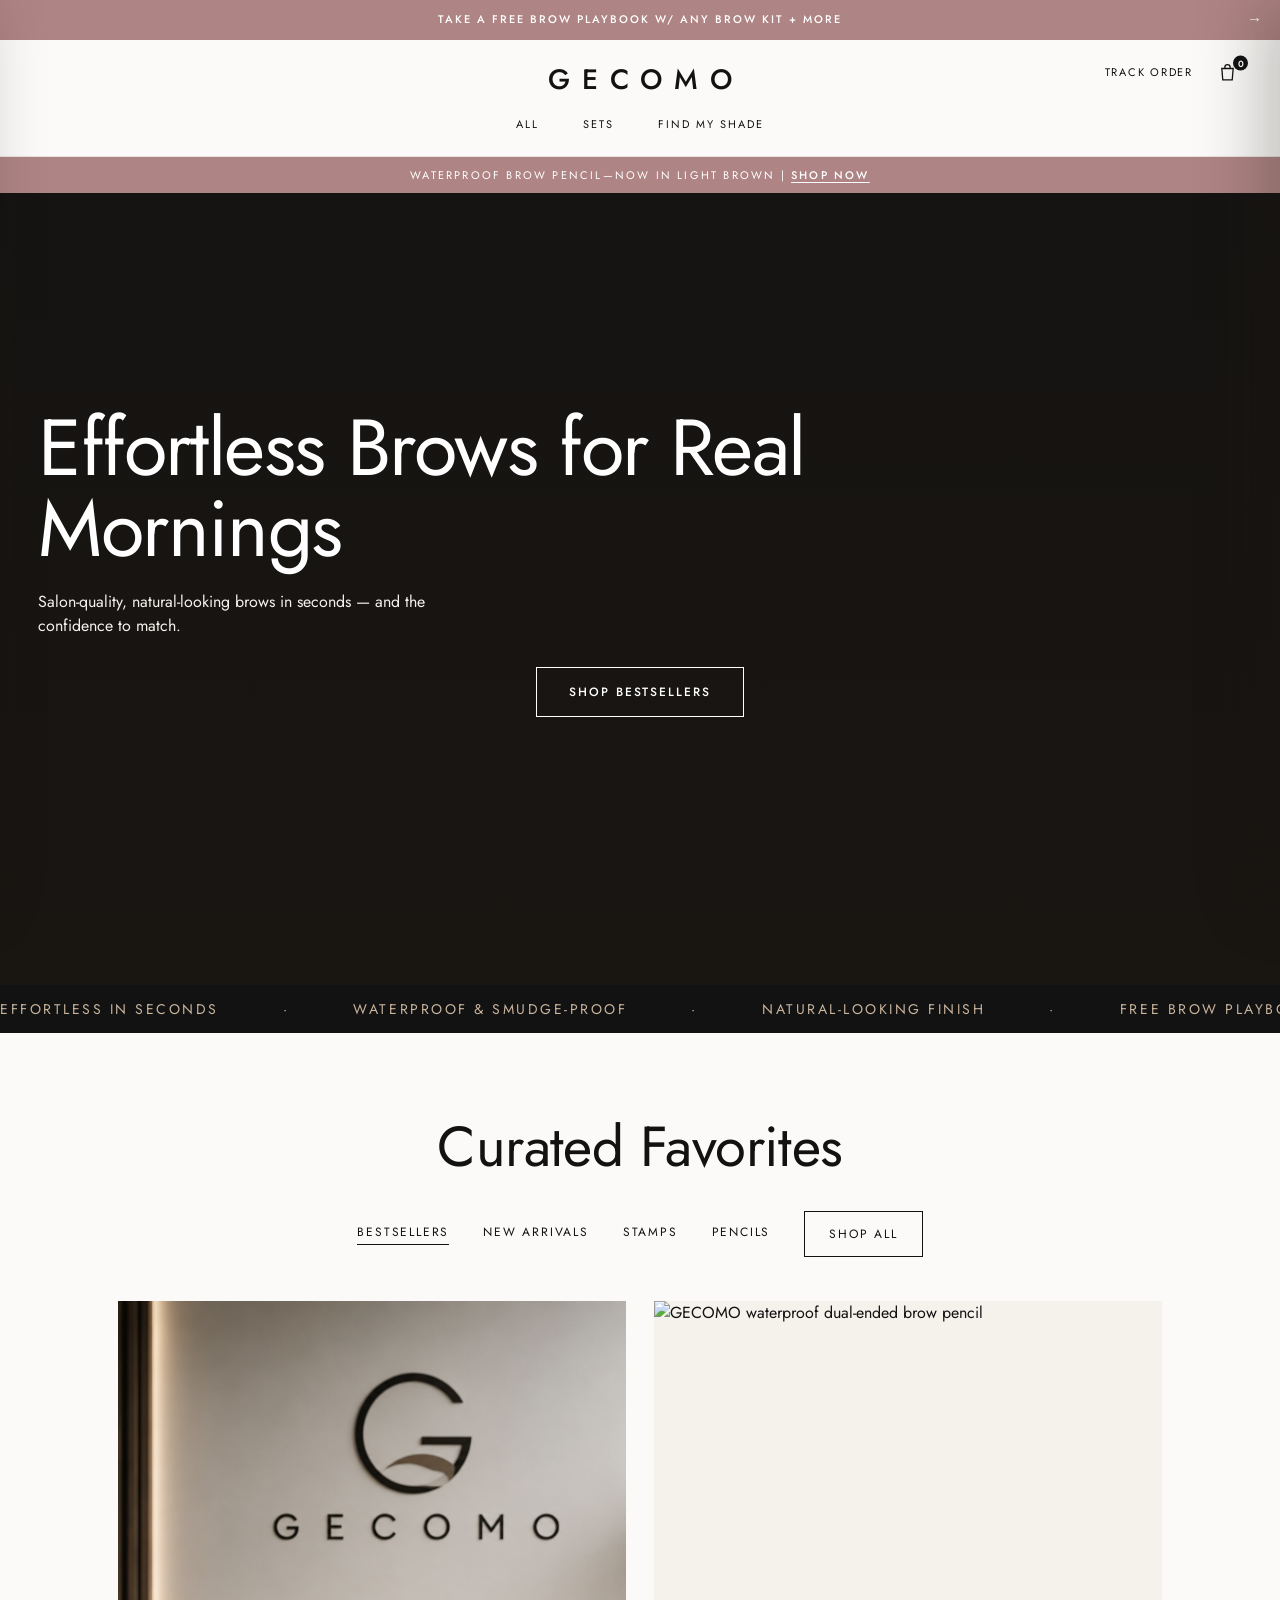
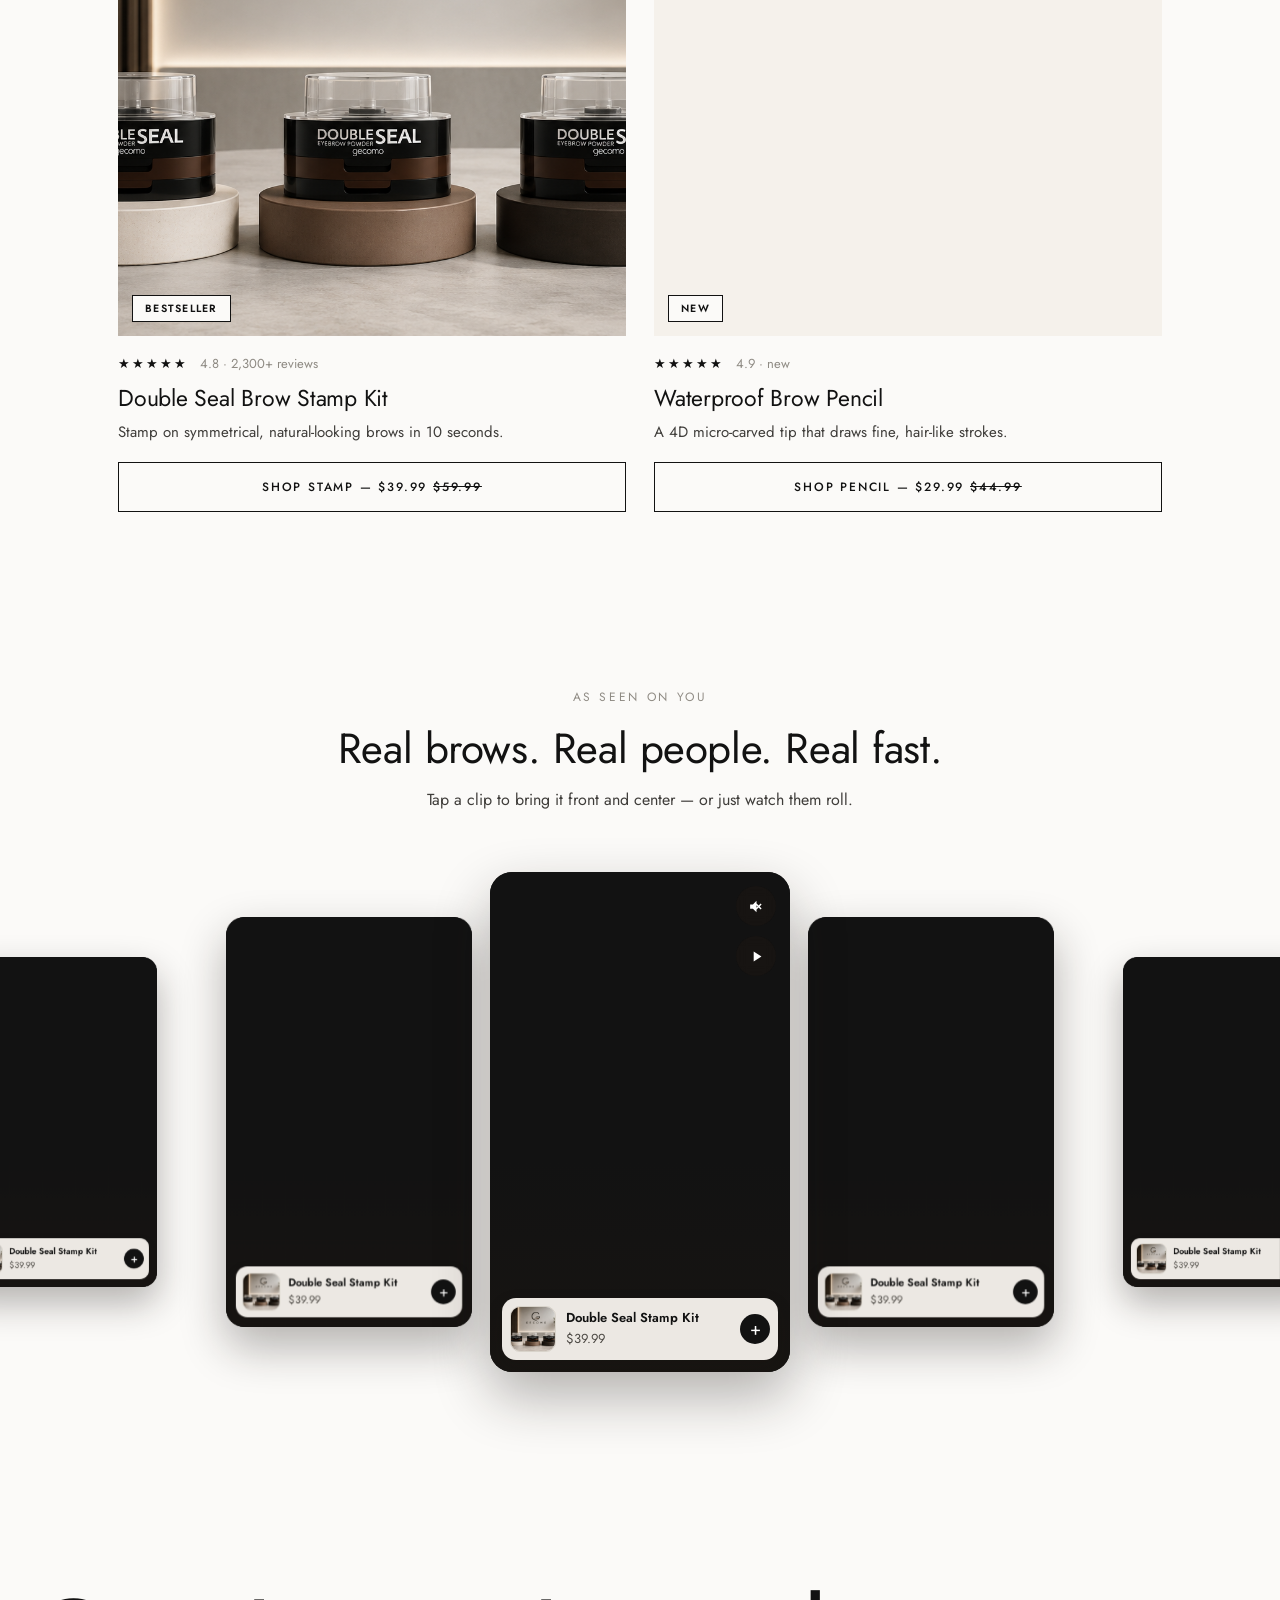
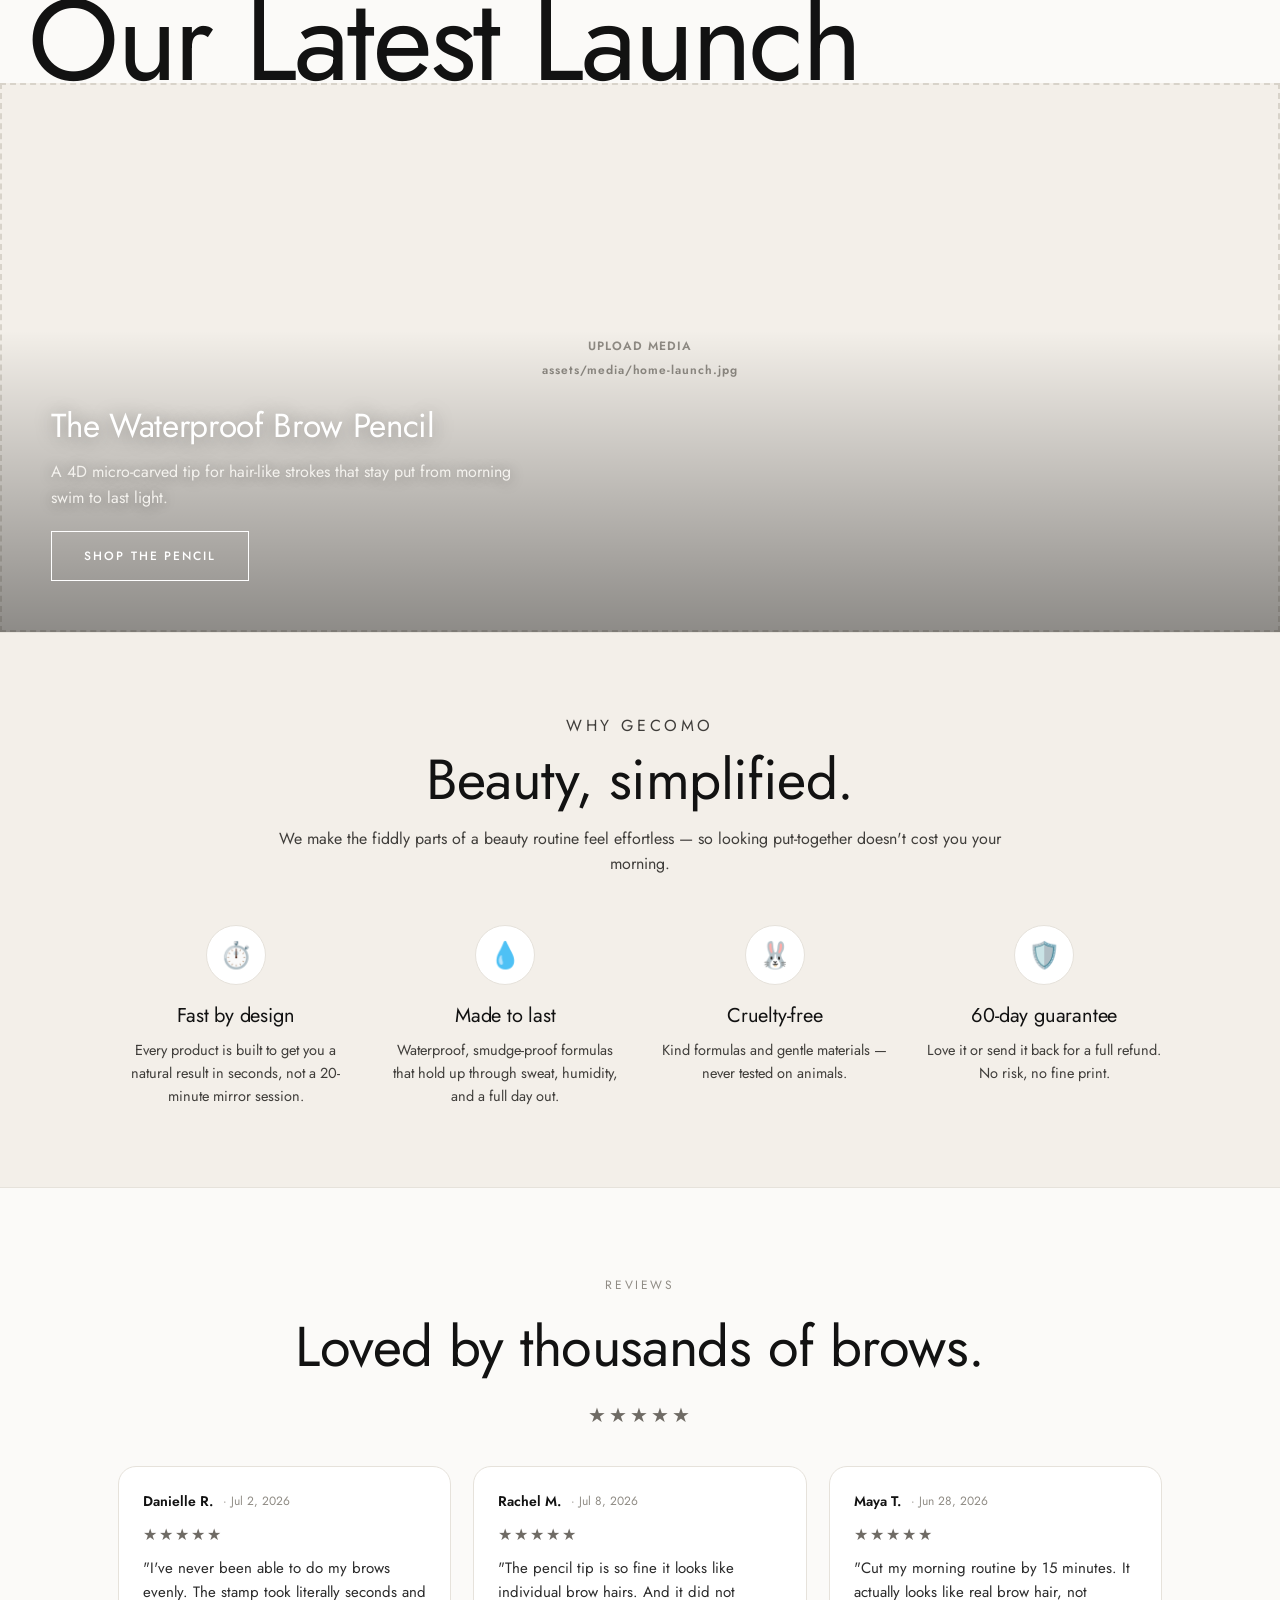
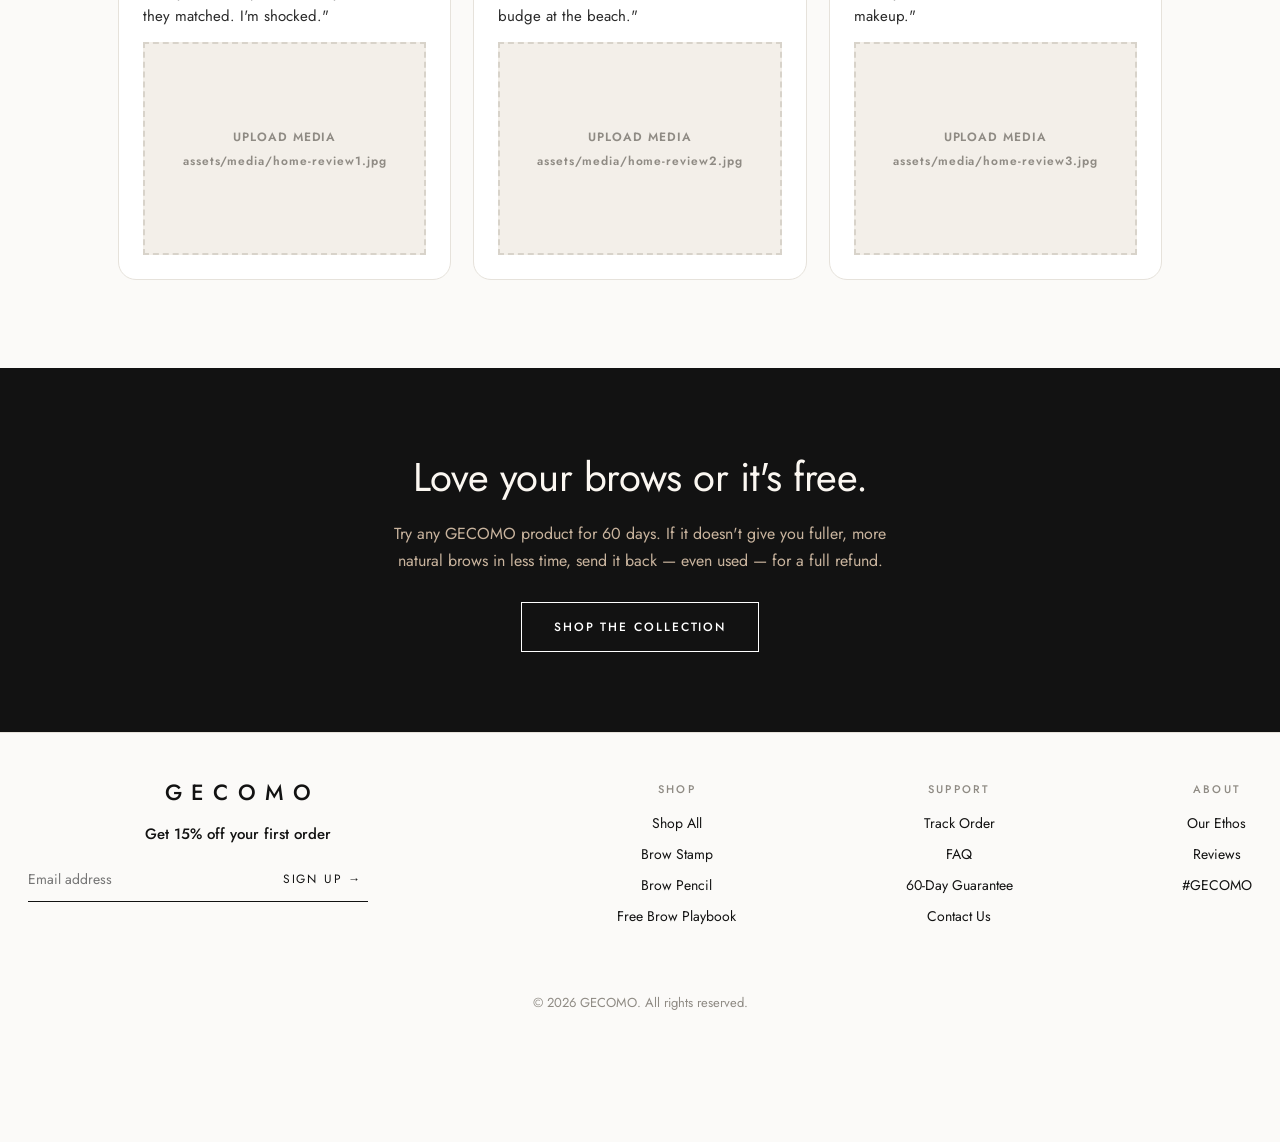
==== commit 4c44edd2: "Remove Find My Shade home section, drop Bestsellers nav tab, align stamp PDP with pencil layout - in" ====
--- a/bestsellers.html
+++ b/bestsellers.html
@@ -233,7 +233,6 @@
     </div>
   </div>
   <nav class="navrow">
-    <a href="bestsellers.html" class="active">Bestsellers</a>
     <a href="index.html#shop">All</a>
     <a href="index.html#sets">Sets</a>
     <a href="stamp.html#shades">Find My Shade</a>
@@ -441,7 +440,7 @@
 </footer>
 
 <script data-cfasync="false" src="/cdn-cgi/scripts/5c5dd728/cloudflare-static/email-decode.min.js"></script><script src="assets/shopify.js?v=3"></script>
-<script src="assets/cart.js?v=4"></script>
+<script src="assets/cart.js?v=5"></script>
 <script>
 // Curated Favorites tab filter
 (function(){
--- a/assets/site.css
+++ b/assets/site.css
@@ -170,6 +170,19 @@
   .shade-band .copy{padding:60px 64px;}
 }
 
+/* --- Swatch selector overlay (ILIA-style) --- */
+.swatch-selector{position:absolute;bottom:24px;left:50%;transform:translateX(-50%);display:flex;gap:16px;background:rgba(255,255,255,.92);backdrop-filter:blur(10px);padding:12px 20px;border-radius:999px;box-shadow:0 4px 20px rgba(0,0,0,.1);z-index:2;}
+.shade-btn{width:44px;height:44px;border-radius:999px;border:3px solid var(--border-2);cursor:pointer;padding:0;transition:all .2s;}
+.shade-btn:hover{border-color:var(--brown);transform:scale(1.1);}
+.shade-btn.active{border-color:var(--ink);box-shadow:0 0 0 3px var(--cream),0 0 0 5px var(--brown);}
+.shade-detail{margin-top:20px;padding:16px 20px;background:var(--white);border:1px solid var(--border);}
+.shade-name{font-size:20px;font-weight:600;margin-bottom:4px;}
+.shade-match{font-size:14px;color:var(--body);line-height:1.5;}
+@media (max-width:720px){
+  .swatch-selector{bottom:16px;padding:10px 16px;gap:12px;}
+  .shade-btn{width:36px;height:36px;border-width:2px;}
+}
+
 /* --- Values band (numbered, no icons) --- */
 #values{background:var(--cream-2);border-top:1px solid var(--border);border-bottom:1px solid var(--border);padding:72px 0;}
 .values-head{max-width:680px;}
@@ -323,27 +336,48 @@
   .hero-copy p{font-size:21px;max-width:620px;}
 }
 
-/* Buy section (Browfi-style stacked conversion block) */
-#buy{background:var(--cream-2);border-top:1px solid var(--border);border-bottom:1px solid var(--border);padding:64px 0 76px;}
-.buy-grid{display:flex;flex-wrap:wrap;gap:48px;}
-.buy-media{flex:1 1 400px;min-width:280px;}
-.buy-media .card{overflow:hidden;}
-.buy-media img{width:100%;aspect-ratio:1/1;object-fit:cover;}
-.buy-media .thumbs{display:flex;gap:10px;margin-top:12px;}
-.buy-media .thumbs img{width:64px;height:64px;object-fit:cover;border-radius:10px;border:1px solid var(--border);cursor:pointer;aspect-ratio:auto;transition:border-color .2s;}
-.buy-media .thumbs img.active{border-color:var(--brown);}
-.buy-content{flex:1 1 440px;min-width:300px;}
-.buy-content h1.pdp-title{font-size:clamp(30px,4vw,44px);line-height:1.1;margin:0 0 16px;}
+/* --- PDP top (ILIA anatomy): breadcrumb -> badge/title/price/rating -> gallery -> buy controls --- */
+.pdp-buy{padding:6px 0 64px;background:var(--cream);border-bottom:1px solid var(--border);}
+.pdp-grid{display:grid;grid-template-columns:1fr;grid-template-areas:"head" "gallery" "controls";}
+.pdp-head{grid-area:head;}
+.pdp-gallery{grid-area:gallery;}
+.pdp-controls{grid-area:controls;padding-top:26px;}
+.crumbs{font-size:10.5px;letter-spacing:.16em;text-transform:uppercase;color:var(--muted);display:flex;gap:9px;margin:16px 0 20px;flex-wrap:wrap;}
+.crumbs a{color:var(--muted);}
+.crumbs a:hover{color:var(--ink);}
+.pdp-badge{display:inline-block;border:1px solid var(--ink);color:var(--ink);font-size:9.5px;font-weight:600;letter-spacing:.14em;text-transform:uppercase;padding:4px 9px;margin-bottom:14px;}
+.pdp-name{font-size:clamp(25px,2.6vw,34px);font-weight:400;line-height:1.15;margin:0 0 10px;}
+.pdp-price{font-size:16px;margin:0 0 12px;}
+.pdp-price del{color:var(--muted);font-size:14px;margin-left:6px;}
+.pdp-price .cur{font-size:12px;color:var(--muted);margin-left:4px;}
+.pdp-rating{display:inline-flex;align-items:center;gap:8px;font-size:13px;color:var(--ink);margin-bottom:20px;}
+.pdp-rating .rs{letter-spacing:2px;}
+.pdp-rating u{text-underline-offset:3px;}
+.gallery-main{background:#F2EEE8;overflow:hidden;position:relative;}
+.gallery-main img{width:100%;aspect-ratio:1/1;object-fit:cover;display:block;}
+.pdp-gallery .thumbs{display:flex;gap:10px;margin-top:12px;flex-wrap:wrap;}
+.pdp-gallery .thumbs img{width:56px;height:56px;object-fit:cover;border:1px solid var(--border);cursor:pointer;transition:border-color .2s;}
+.pdp-gallery .thumbs img.active{border-color:var(--ink);}
+.offer-box{display:flex;gap:14px;align-items:center;background:var(--cream-2);border:1px solid var(--border-2);padding:14px 16px;margin:18px 0;}
+.offer-box .ob-media{width:56px;height:56px;flex:0 0 auto;overflow:hidden;}
+.offer-box .ob-media.media-slot::before{content:'';padding:0;} /* too small for the filename overlay — plain dashed box */
+.offer-box .ob-media img{width:100%;height:100%;object-fit:cover;}
+.offer-box p{font-size:13.5px;line-height:1.55;color:var(--ink-2);margin:0;}
+.perk-list{display:grid;gap:10px;margin-top:18px;font-size:13.5px;color:var(--ink-2);}
+.pdp-desc{border-top:1px solid var(--border-2);margin-top:26px;}
+.pdp-desc summary{display:flex;align-items:center;justify-content:space-between;padding:18px 0;font-size:15px;font-weight:500;}
+.pdp-desc .body{padding:0 0 20px;color:var(--body);line-height:1.65;font-size:14.5px;}
+.pdp-desc .body b{color:var(--ink);}
+@media (min-width:900px){
+  .pdp-buy{padding:6px 0 88px;}
+  .pdp-grid{grid-template-columns:1.05fr 1fr;column-gap:64px;grid-template-areas:"gallery head" "gallery controls";align-items:start;}
+  .pdp-gallery{position:sticky;top:150px;}
+  .crumbs{margin-top:22px;}
+  .pdp-controls{padding-top:6px;}
+}
+
 .feature-list{list-style:none;margin:0 0 22px;padding:0;display:grid;gap:10px;}
 .feature-list li{display:flex;gap:10px;align-items:flex-start;font-size:16px;color:var(--ink-2);}
-@media (min-width:1440px){
-  #buy{padding:96px 0 108px;}
-  .buy-grid{gap:72px;}
-  .buy-media{flex:1 1 480px;}
-  .buy-content{flex:1 1 500px;}
-  .buy-content h1.pdp-title{font-size:clamp(30px,3vw,52px);}
-  .feature-list li{font-size:17px;}
-}
 .feature-list li b{color:var(--ink);}
 .divider-label{display:flex;align-items:center;gap:14px;margin:28px 0 18px;color:var(--ink);font-size:13px;font-weight:600;letter-spacing:.16em;text-transform:uppercase;}
 .divider-label::before,.divider-label::after{content:'';flex:1;height:1px;background:var(--border-2);}
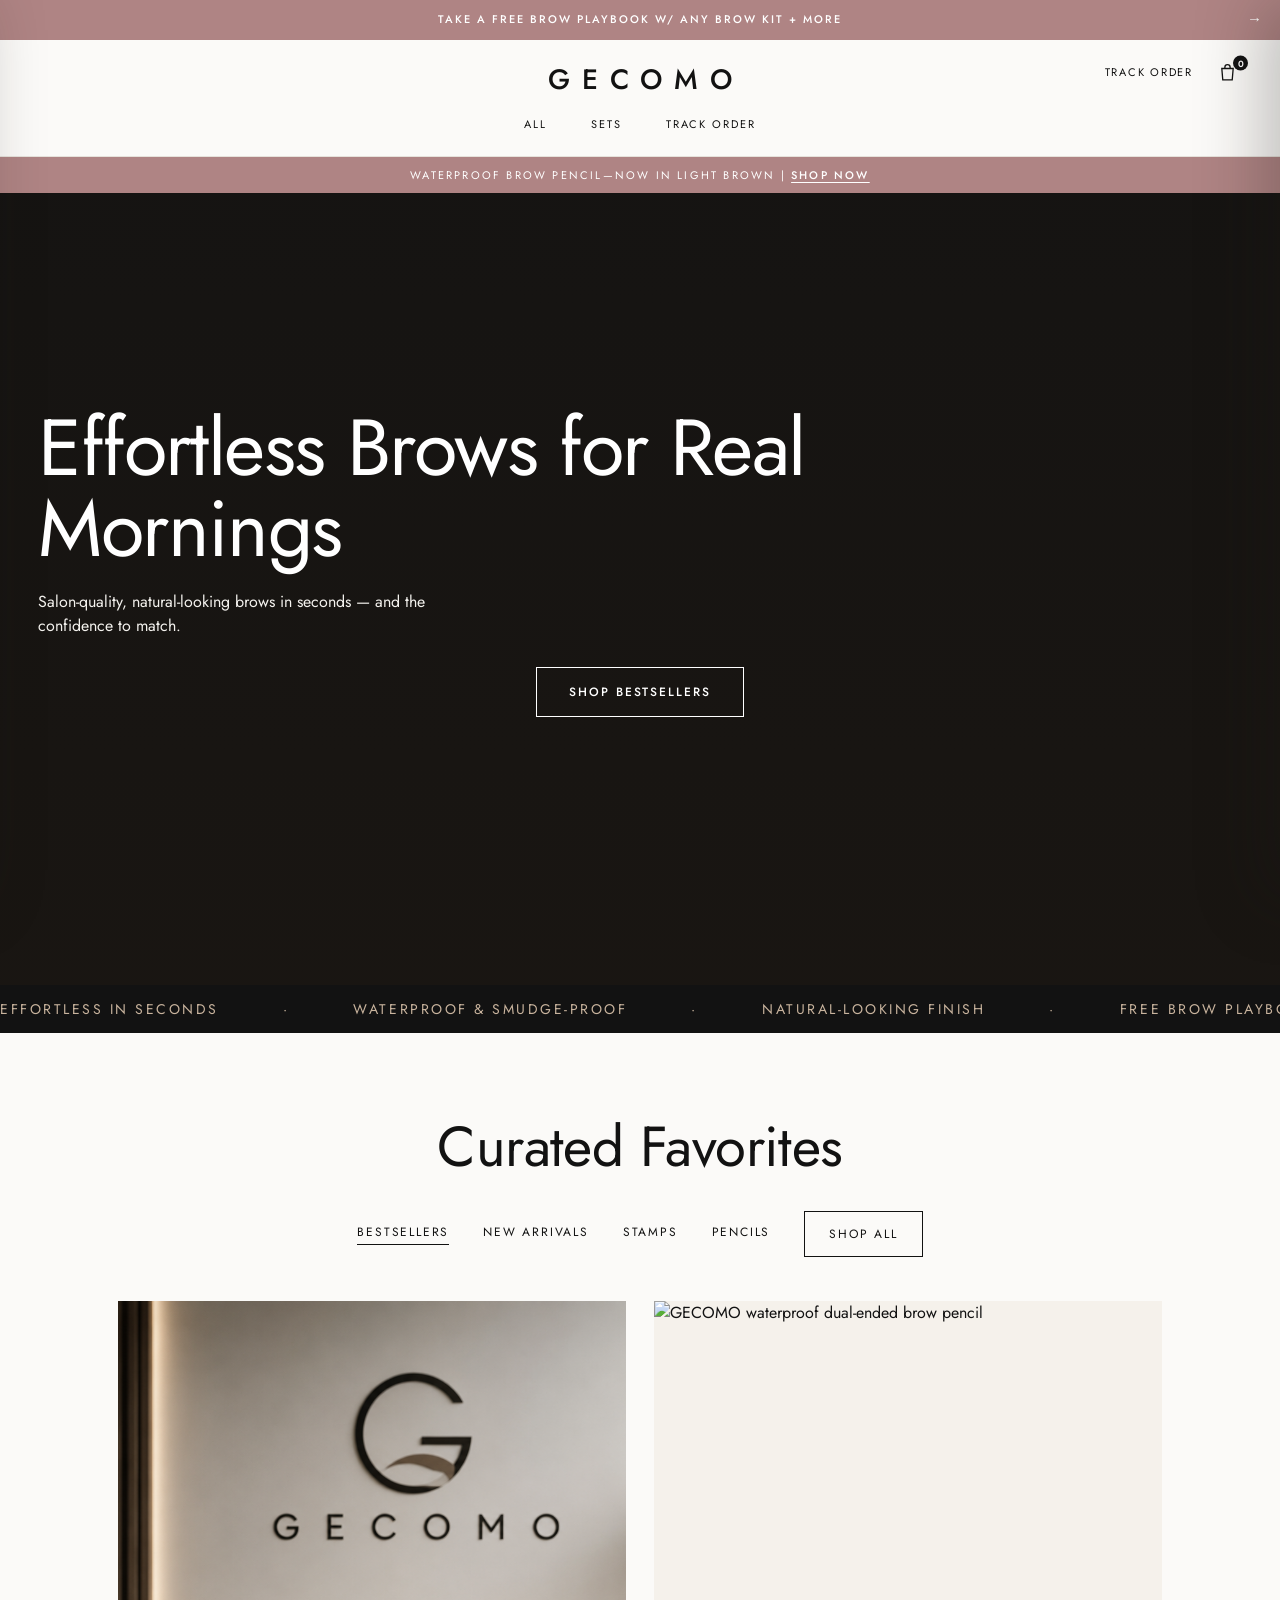
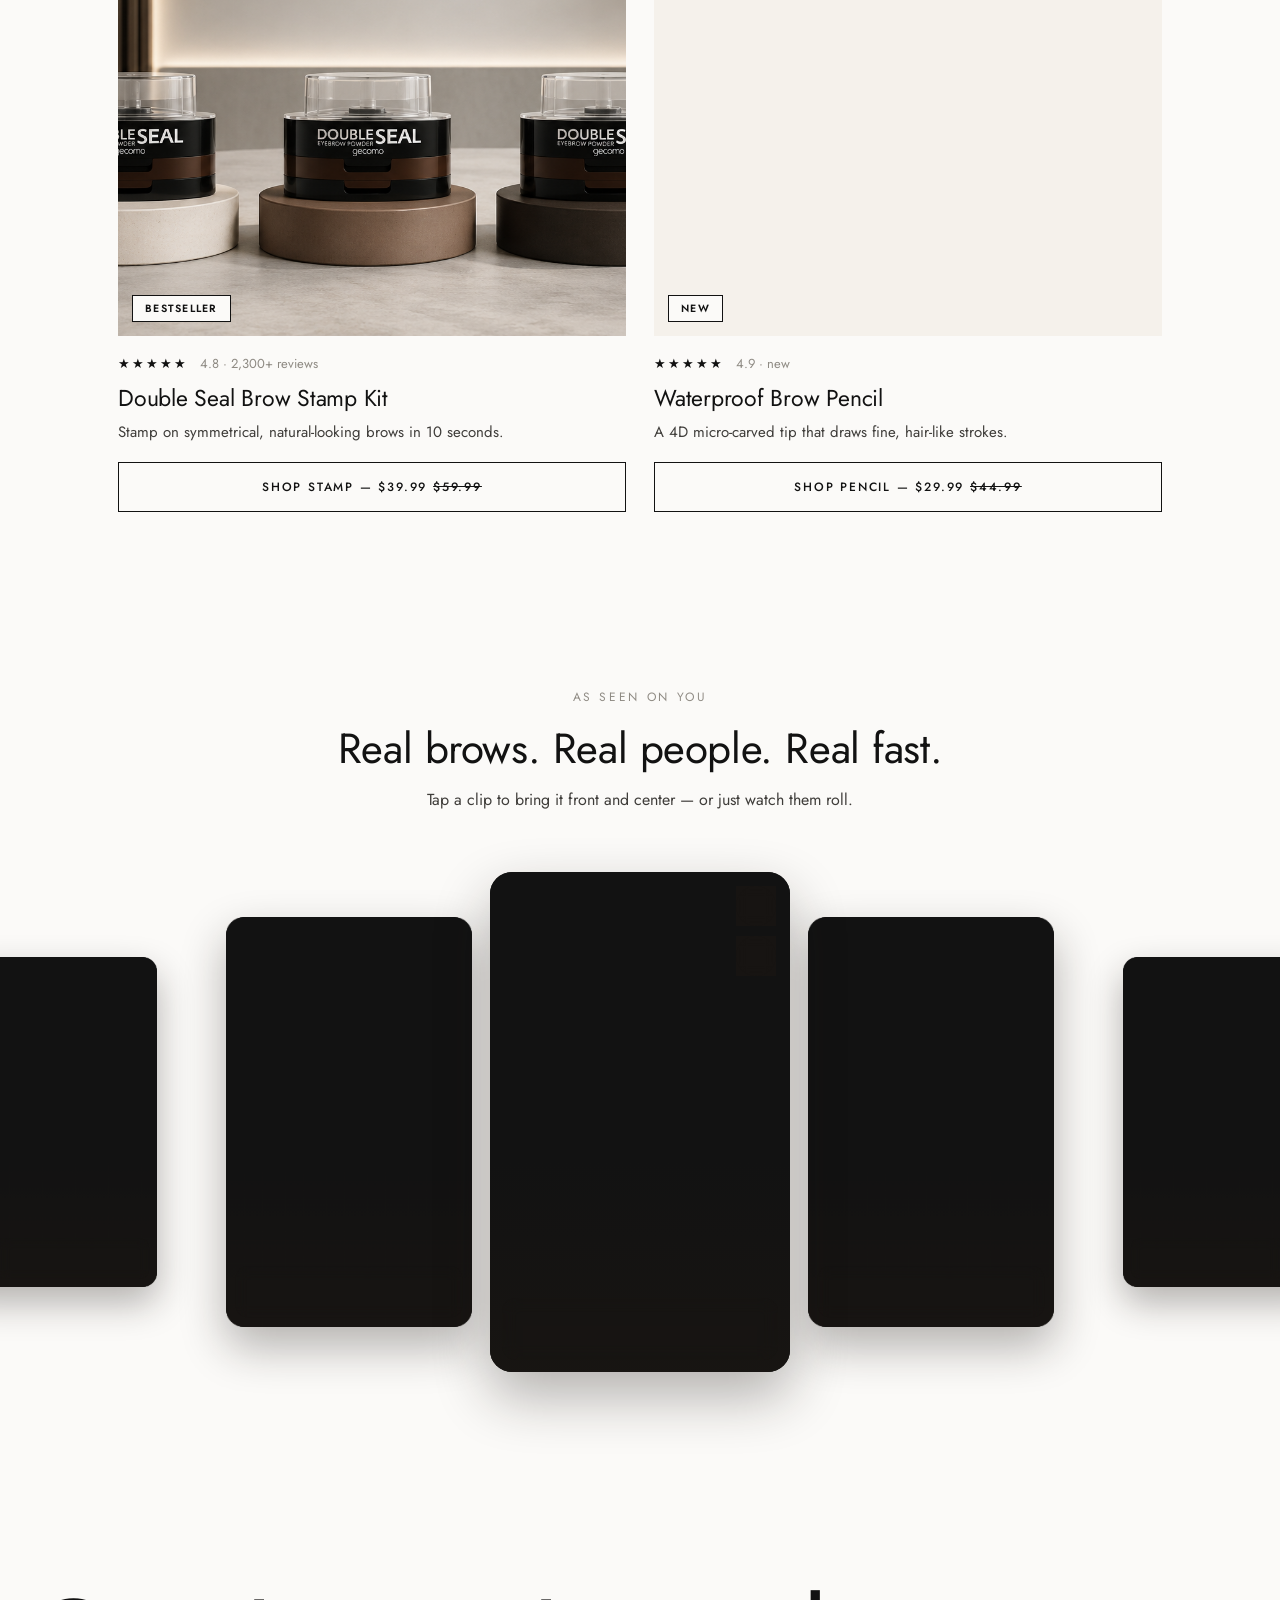
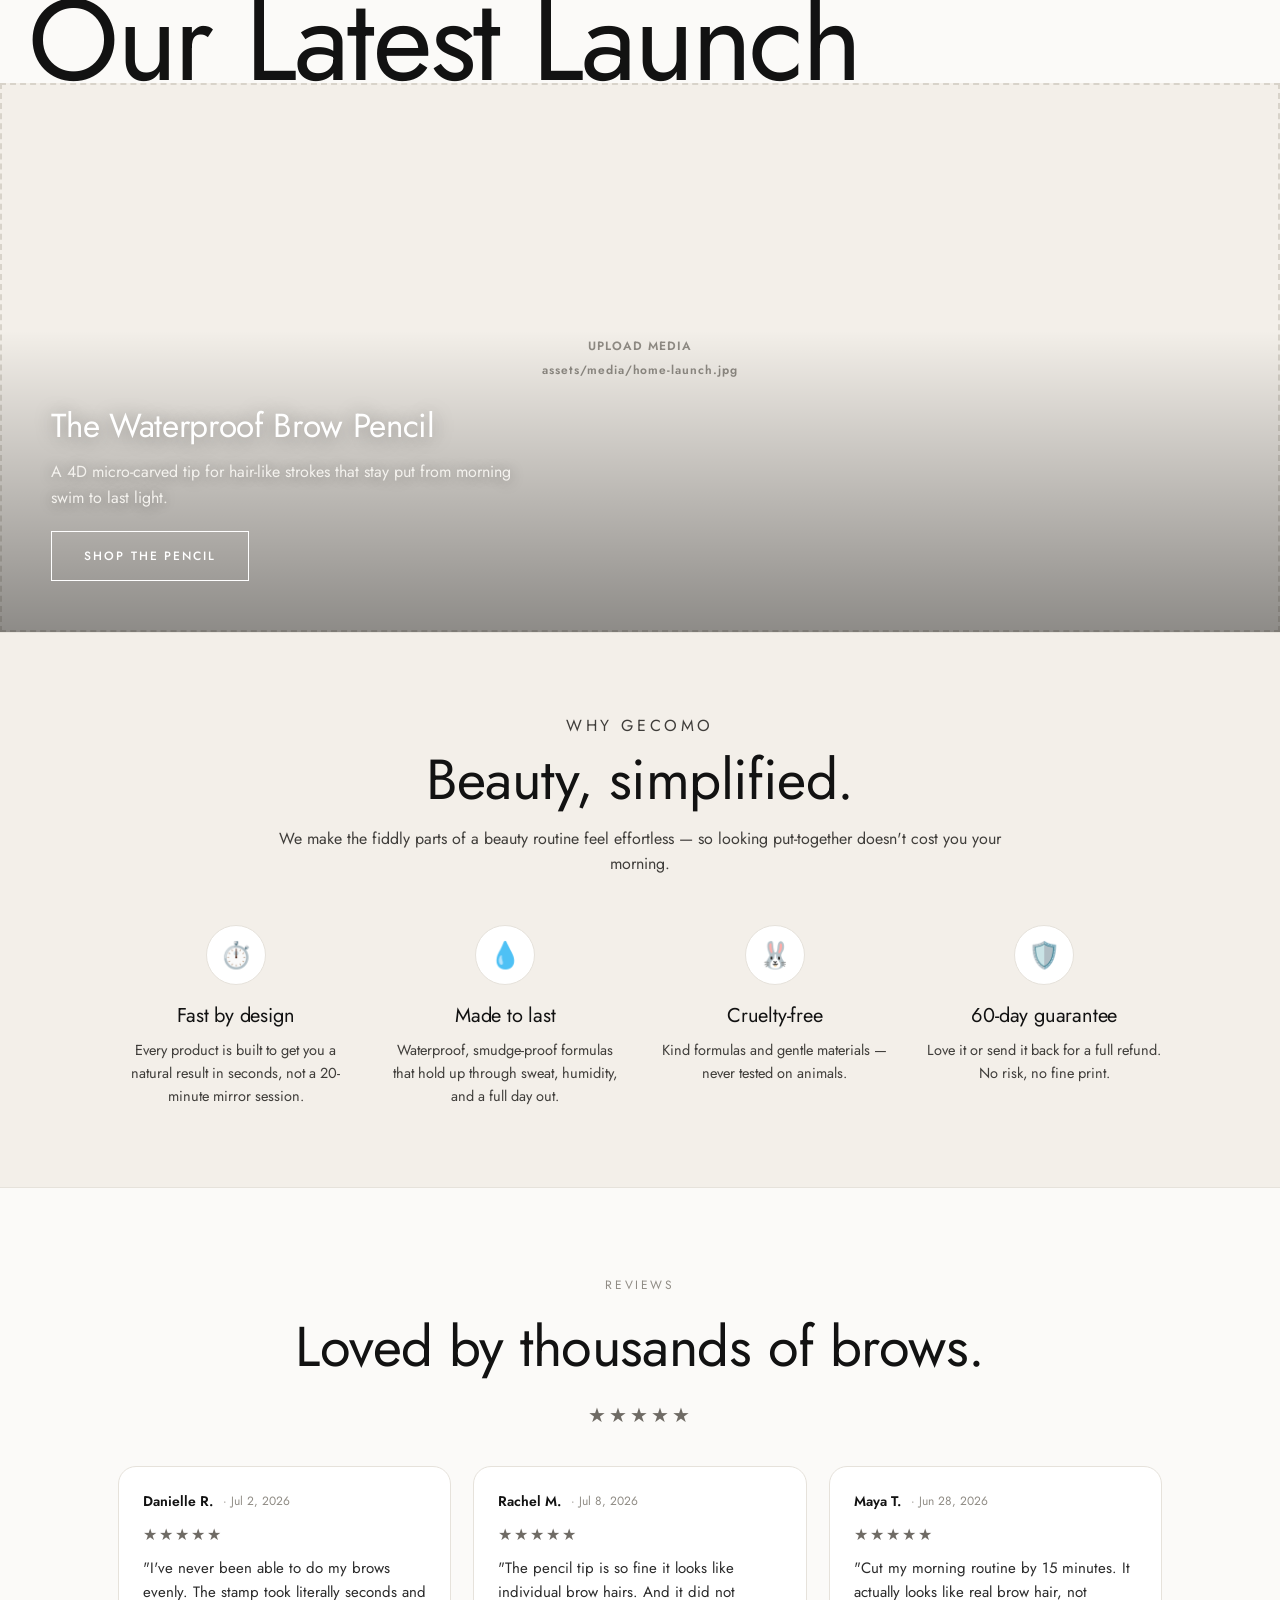
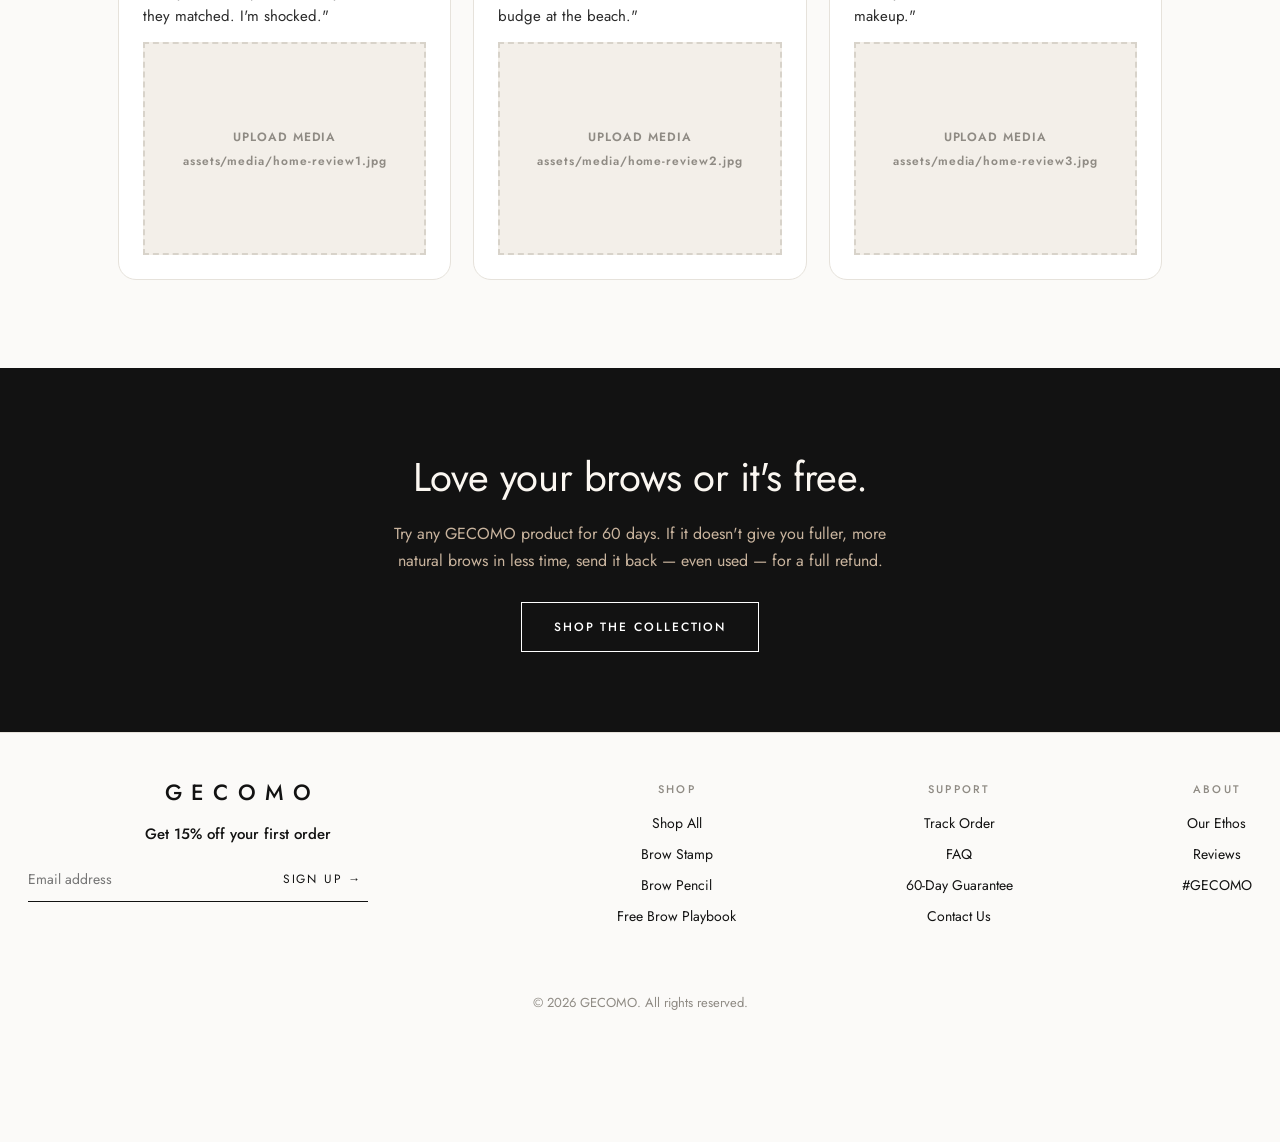
==== commit 65e76d04: "Replace Find My Shade nav link with Track Order; keep shade finder on stamp page only - top nav on a" ====
--- a/bestsellers.html
+++ b/bestsellers.html
@@ -235,7 +235,7 @@
   <nav class="navrow">
     <a href="index.html#shop">All</a>
     <a href="index.html#sets">Sets</a>
-    <a href="stamp.html#shades">Find My Shade</a>
+    <a href="track.html">Track Order</a>
   </nav>
 </header>
 
@@ -440,7 +440,7 @@
 </footer>
 
 <script data-cfasync="false" src="/cdn-cgi/scripts/5c5dd728/cloudflare-static/email-decode.min.js"></script><script src="assets/shopify.js?v=3"></script>
-<script src="assets/cart.js?v=5"></script>
+<script src="assets/cart.js?v=6"></script>
 <script>
 // Curated Favorites tab filter
 (function(){
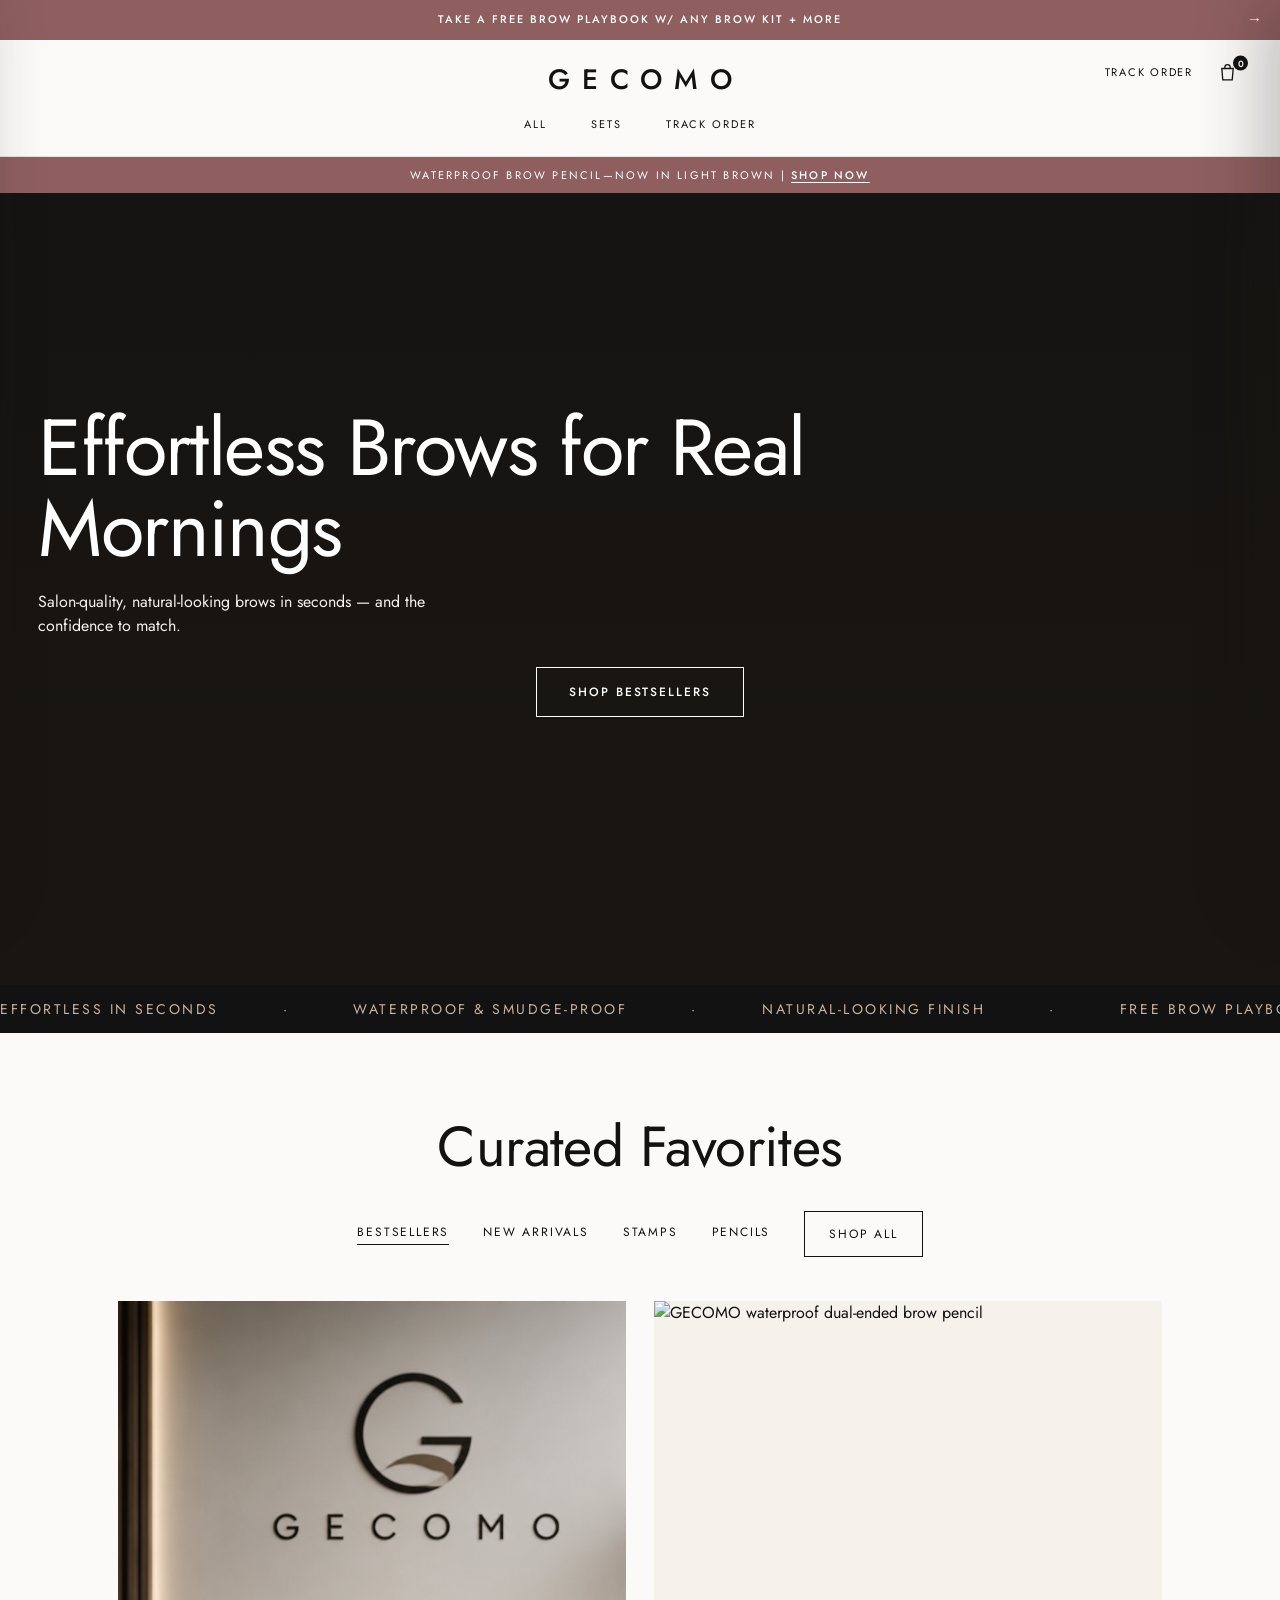
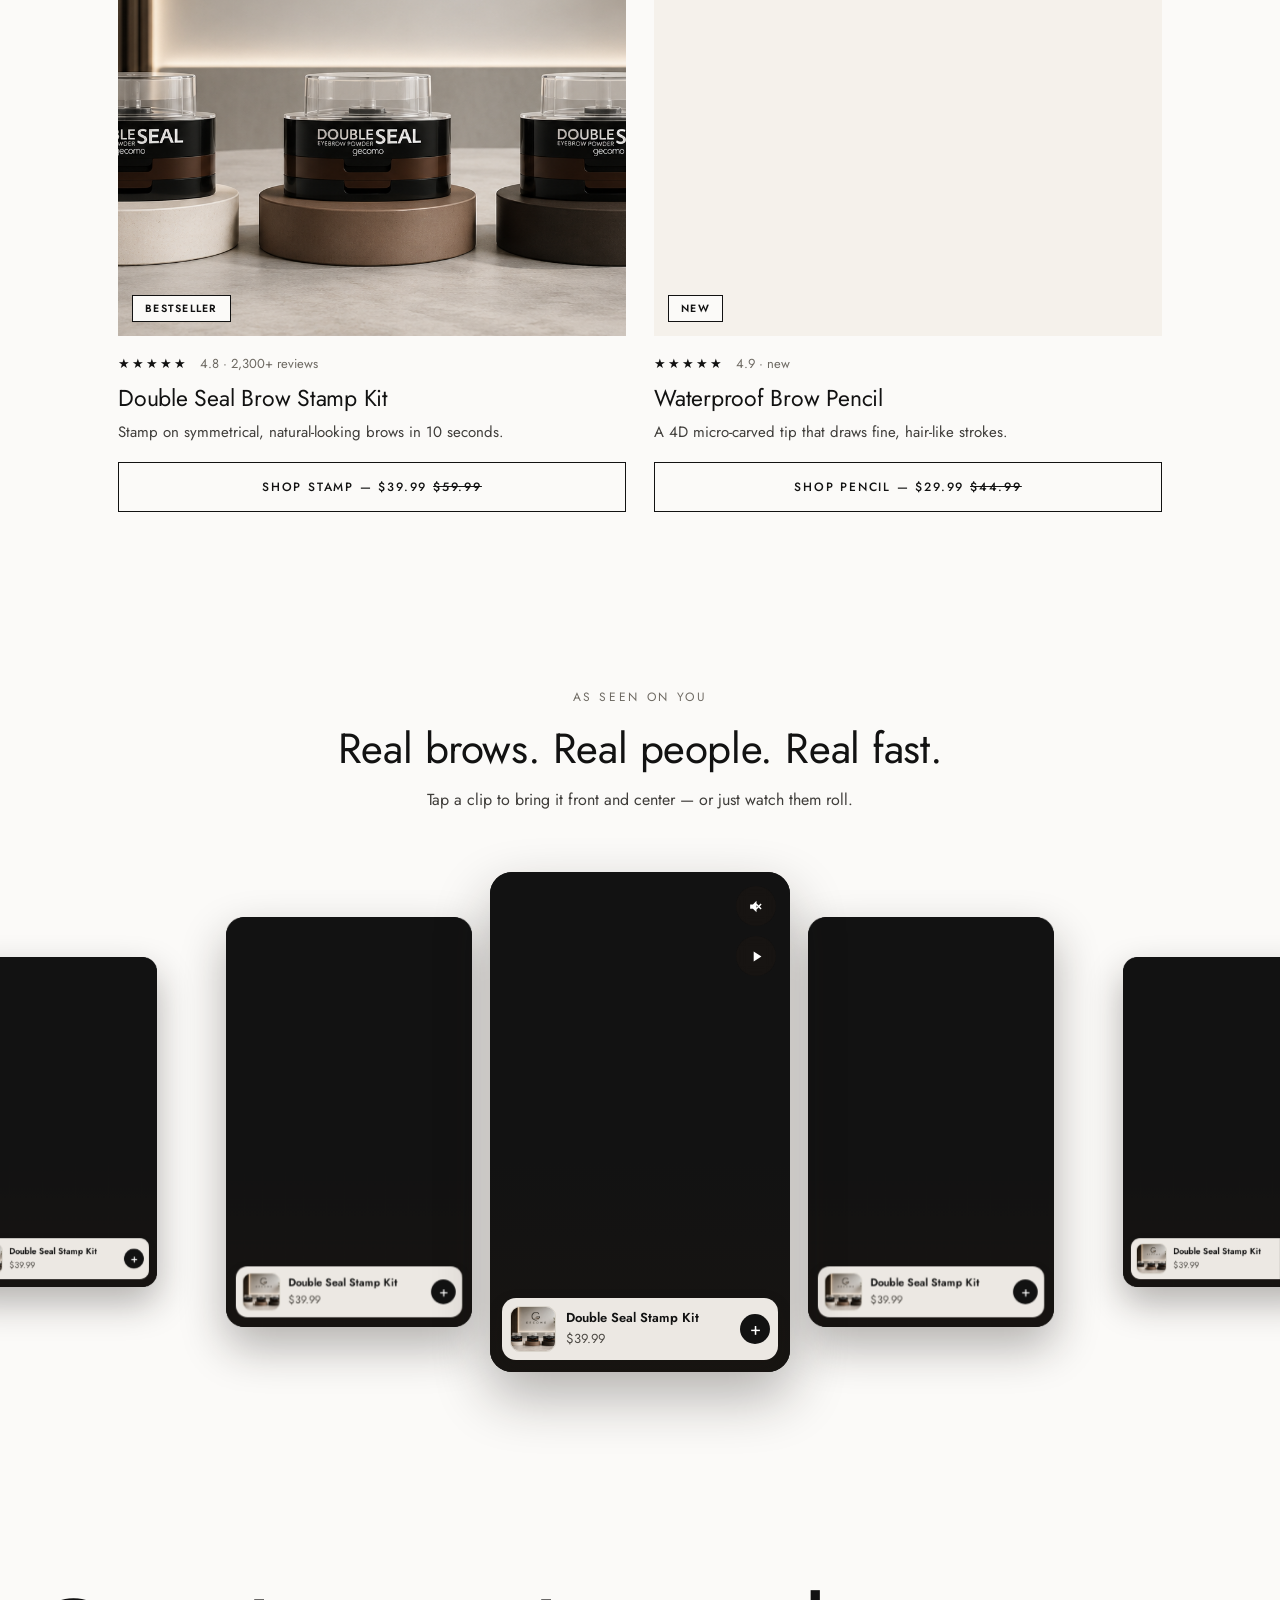
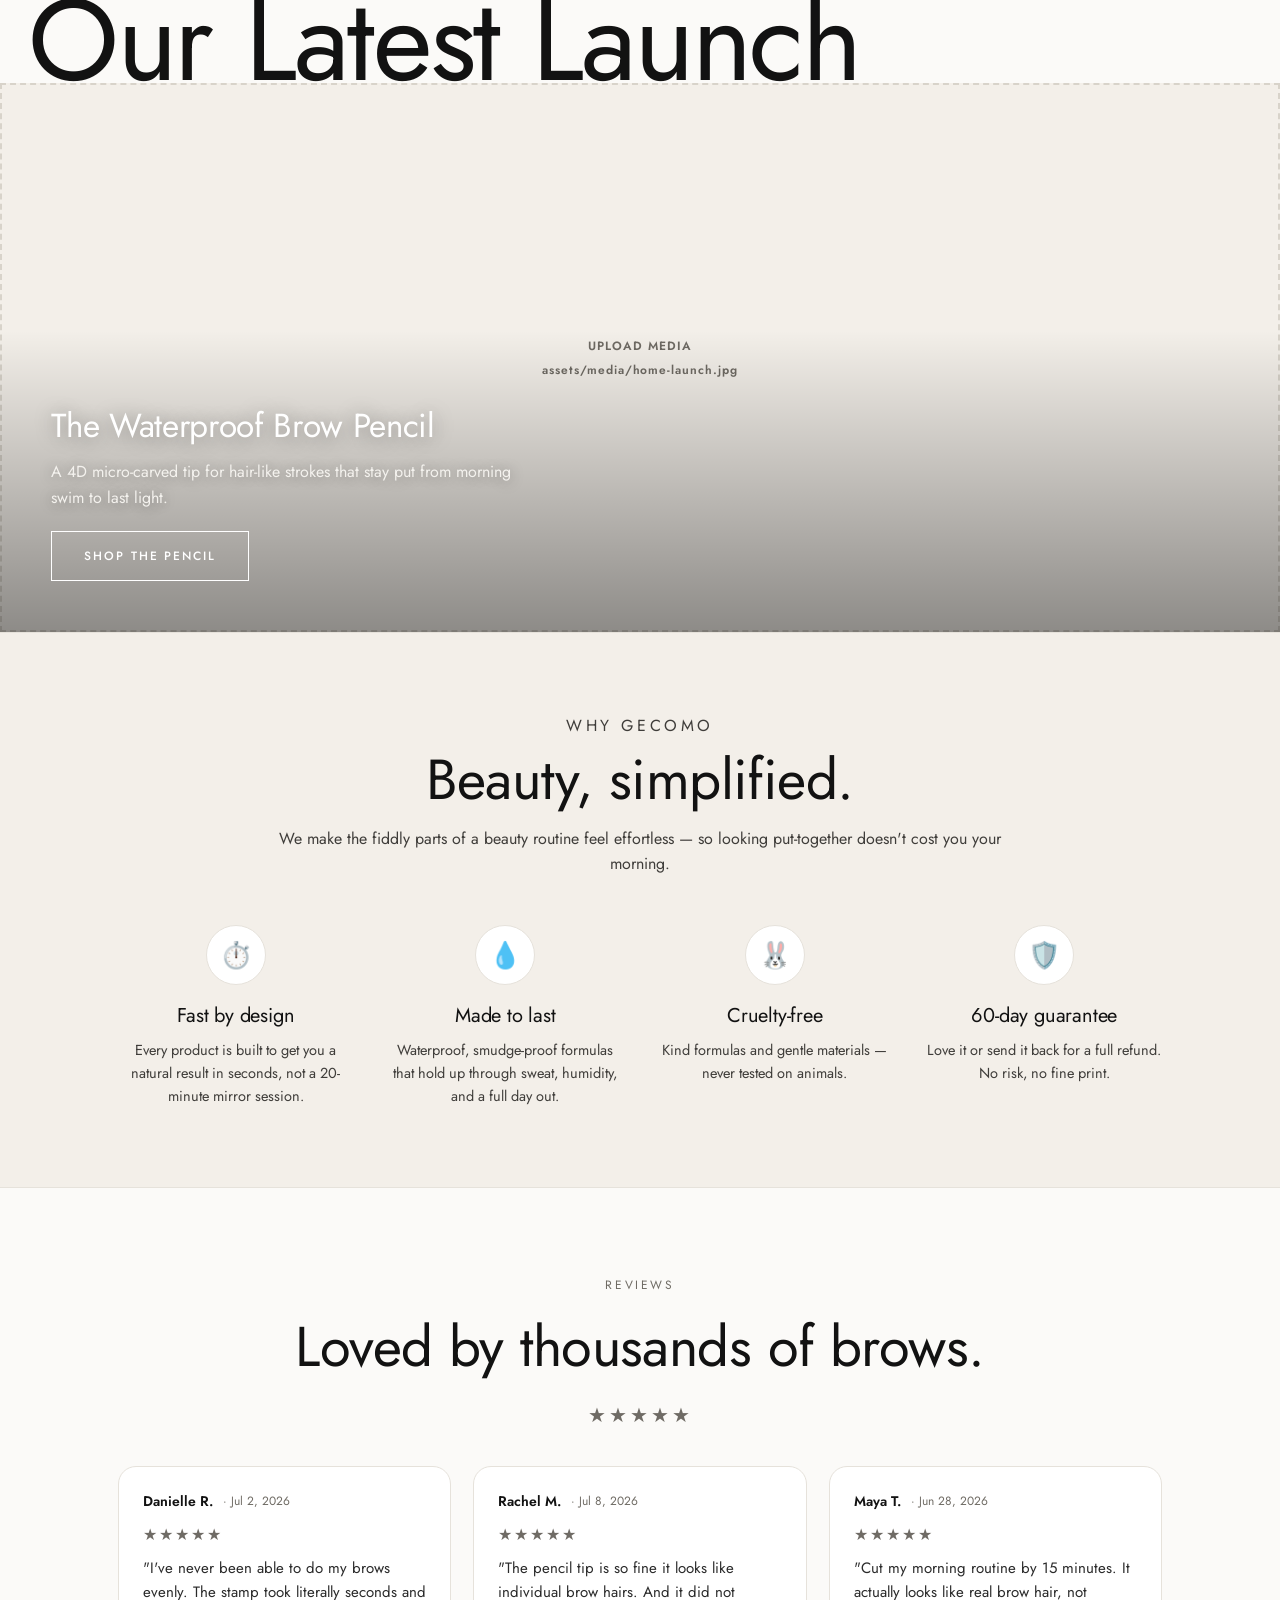
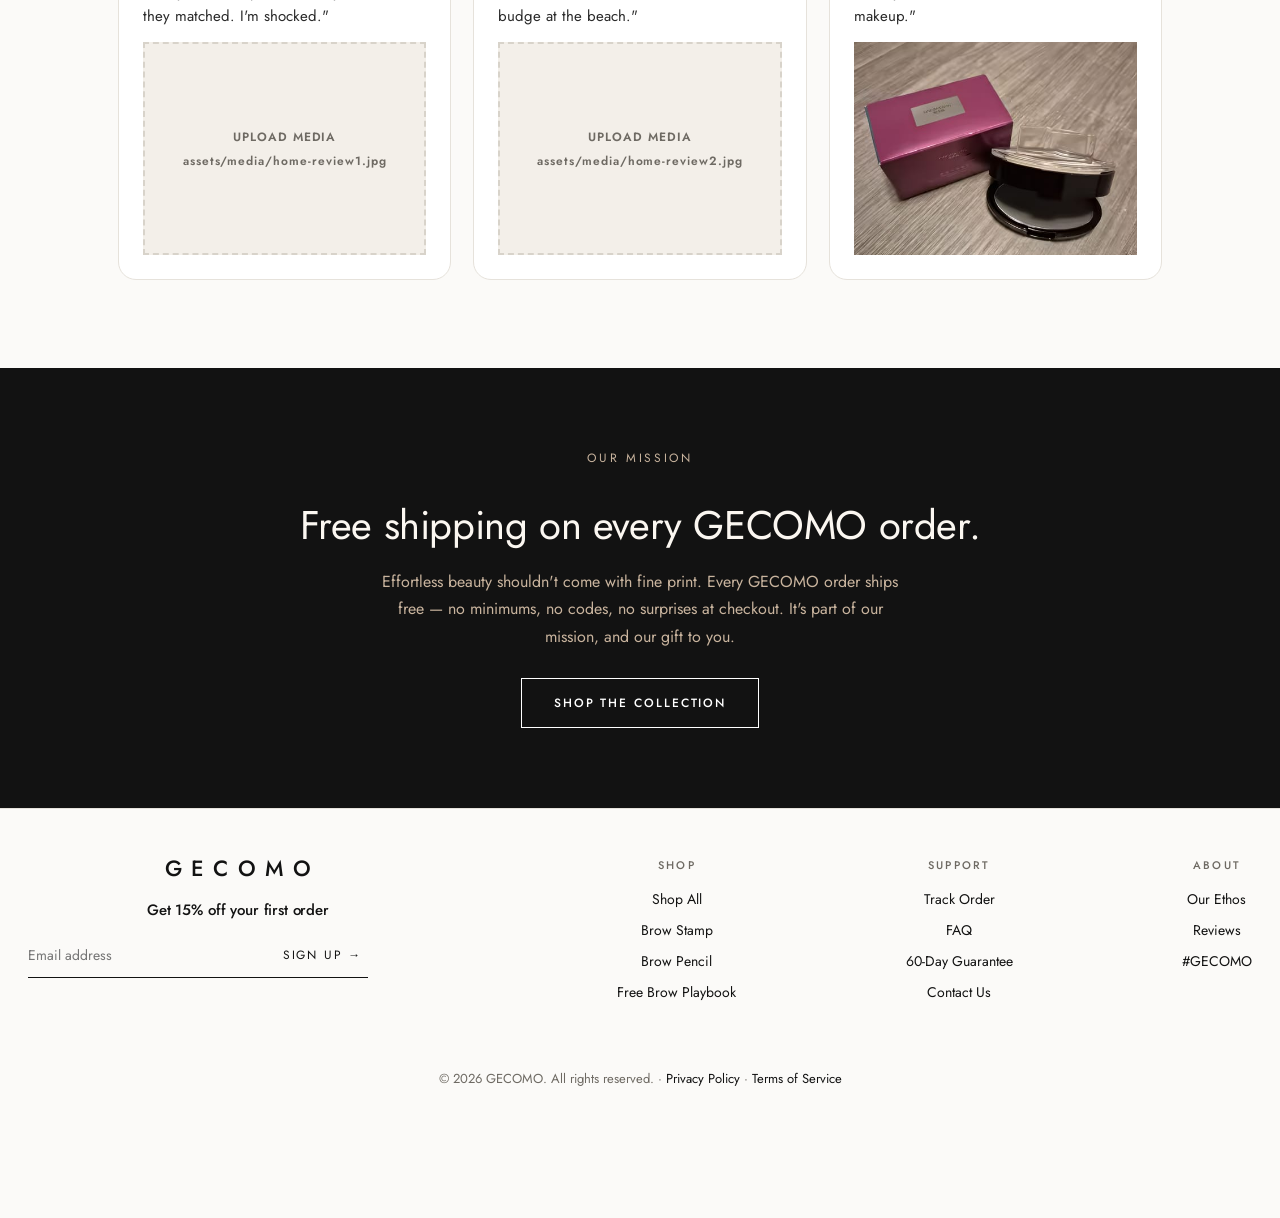
==== commit 3eb4d3fe: "Free-shipping mission band, legal pages, ADA compliance sweep, bulletproof video autoplay Content: -" ====
--- a/bestsellers.html
+++ b/bestsellers.html
@@ -8,8 +8,9 @@
 <link rel="icon" href="data:image/svg+xml,%3Csvg xmlns='http://www.w3.org/2000/svg' viewBox='0 0 64 64'%3E%3Ccircle cx='32' cy='32' r='32' fill='%23FBFAF8'/%3E%3Ctext x='32' y='44' font-family='Helvetica,sans-serif' font-size='38' text-anchor='middle' fill='%23121212'%3EG%3C/text%3E%3C/svg%3E">
 <link rel="preconnect" href="https://fonts.googleapis.com">
 <link rel="preconnect" href="https://fonts.gstatic.com" crossorigin>
+<link rel="preconnect" href="https://cdn.shopify.com" crossorigin>
 <link href="https://fonts.googleapis.com/css2?family=Jost:wght@300;400;500;600;700&family=Marcellus&display=swap" rel="stylesheet">
-<link rel="stylesheet" href="assets/site.css?v=5">
+<link rel="stylesheet" href="assets/site.css?v=6">
 <style>
   /* Hero */
   header#top{position:relative;min-height:88vh;display:flex;align-items:center;justify-content:center;overflow:hidden;background:var(--ink);}
@@ -173,9 +174,10 @@
 
   /* before/after slider */
   /* guarantee band */
-  #guarantee{background:var(--ink);color:var(--cream);text-align:center;padding:80px 28px;}
-  #guarantee h2{font-size:clamp(28px,3.5vw,40px);margin-bottom:14px;color:#FBF7F1;}
-  #guarantee p{max-width:520px;margin:0 auto 28px;color:#C9B49E;line-height:1.7;}
+  #shipping{background:var(--ink);color:var(--cream);text-align:center;padding:80px 28px;}
+  #shipping .eyebrow{color:#C9B49E;}
+  #shipping h2{font-size:clamp(28px,3.5vw,40px);margin-bottom:14px;color:#FBF7F1;}
+  #shipping p{max-width:520px;margin:0 auto 28px;color:#C9B49E;line-height:1.7;}
 
   /* FAQ */
   #faq{max-width:760px;margin:0 auto;padding:88px 28px;}
@@ -218,7 +220,9 @@
 </head>
 <body>
 
-<div id="promoBar"><a href="stamp.html#guide">Take a free Brow Playbook w/ any brow kit + more</a><span class="arr">&rarr;</span></div>
+<a class="skip-link" href="#main">Skip to main content</a>
+
+<div id="promoBar" role="region" aria-label="Announcement"><a href="stamp.html#guide">Take a free Brow Playbook w/ any brow kit + more</a><span class="arr">&rarr;</span></div>
 
 <header class="site-head">
   <div class="masthead">
@@ -232,18 +236,19 @@
       </button>
     </div>
   </div>
-  <nav class="navrow">
+  <nav class="navrow" aria-label="Primary">
     <a href="index.html#shop">All</a>
     <a href="index.html#sets">Sets</a>
     <a href="track.html">Track Order</a>
   </nav>
 </header>
 
-<div id="launchBar">Waterproof Brow Pencil&mdash;now in Light Brown | <a href="pencil.html">Shop Now</a></div>
-
+<div id="launchBar" role="region" aria-label="Promotion">Waterproof Brow Pencil&mdash;now in Light Brown | <a href="pencil.html">Shop Now</a></div>
+
+<main id="main">
 <!-- Campaign hero -->
 <header class="home-hero" id="top">
-  <video autoplay muted loop playsinline poster="hero-poster.jpg">
+  <video autoplay muted loop playsinline preload="auto" poster="hero-poster.jpg" aria-hidden="true" disablepictureinpicture disableremoteplayback>
     <source src="gecomo-campaign.mp4" type="video/mp4">
   </video>
   <div class="scrim"></div>
@@ -399,48 +404,52 @@
 </section>
 
 <!-- Guarantee -->
-<section id="guarantee">
-  <h2>Love your brows or it's free.</h2>
-  <p>Try any GECOMO product for 60 days. If it doesn't give you fuller, more natural brows in less time, send it back — even used — for a full refund.</p>
+<section id="shipping">
+  <p class="eyebrow">Our Mission</p>
+  <h2>Free shipping on every GECOMO order.</h2>
+  <p>Effortless beauty shouldn't come with fine print. Every GECOMO order ships free — no minimums, no codes, no surprises at checkout. It's part of our mission, and our gift to you.</p>
   <a href="#collection" class="btn btn-ghost">Shop the collection</a>
 </section>
+
+</main>
 
 <footer>
   <div class="foot-grid">
     <div class="foot-news">
       <a href="index.html" class="logo">GECOMO</a>
-      <h4>Get 15% off your first order</h4>
+      <h3>Get 15% off your first order</h3>
       <form class="news-form" onsubmit="event.preventDefault();this.querySelector('button').textContent='Done ✓';">
-        <input type="email" placeholder="Email address" required>
+        <input type="email" placeholder="Email address" aria-label="Email address" required>
         <button type="submit">Sign up →</button>
       </form>
     </div>
     <div class="foot-col">
-      <h5>Shop</h5>
+      <h4>Shop</h4>
       <a href="index.html#collection">Shop All</a>
       <a href="stamp.html">Brow Stamp</a>
       <a href="pencil.html">Brow Pencil</a>
       <a href="stamp.html#guide">Free Brow Playbook</a>
     </div>
     <div class="foot-col">
-      <h5>Support</h5>
+      <h4>Support</h4>
       <a href="track.html">Track Order</a>
       <a href="stamp.html#faq">FAQ</a>
-      <a href="index.html#guarantee">60-Day Guarantee</a>
+      <a href="stamp.html#guarantee">60-Day Guarantee</a>
       <a href="/cdn-cgi/l/email-protection#f29a979e9e9db29597919d9f9ddc919d9f">Contact Us</a>
     </div>
     <div class="foot-col">
-      <h5>About</h5>
+      <h4>About</h4>
       <a href="index.html#ethos">Our Ethos</a>
       <a href="index.html#reviews">Reviews</a>
       <a href="index.html#ugc">#GECOMO</a>
     </div>
   </div>
-  <p class="copyright">© 2026 GECOMO. All rights reserved.</p>
+  <p class="copyright">© 2026 GECOMO. All rights reserved. · <a href="privacy.html">Privacy Policy</a> · <a href="terms.html">Terms of Service</a></p>
 </footer>
 
 <script data-cfasync="false" src="/cdn-cgi/scripts/5c5dd728/cloudflare-static/email-decode.min.js"></script><script src="assets/shopify.js?v=3"></script>
-<script src="assets/cart.js?v=6"></script>
+<script src="assets/cart.js?v=8"></script>
+<script src="assets/autoplay.js?v=1"></script>
 <script>
 // Curated Favorites tab filter
 (function(){
@@ -530,8 +539,11 @@
 
     var video = document.createElement('video');
     video.src = it.video;
-    video.muted = true; video.loop = true; video.playsInline = true;
-    video.setAttribute('playsinline', ''); video.setAttribute('muted', '');
+    video.muted = true; video.defaultMuted = true; video.loop = true; video.playsInline = true;
+    video.setAttribute('playsinline', ''); video.setAttribute('webkit-playsinline', ''); video.setAttribute('muted', '');
+    video.setAttribute('preload', 'auto');
+    video.setAttribute('aria-hidden', 'true');
+    video.disablePictureInPicture = true;
     video.autoplay = true;
     card.appendChild(video);
 
@@ -544,9 +556,11 @@
     controls.className = 'ugc-controls';
     var muteBtn = document.createElement('button');
     muteBtn.className = 'ugc-btn'; muteBtn.type = 'button';
+    muteBtn.setAttribute('aria-label', 'Unmute video');
     muteBtn.innerHTML = ICON.muted;
     var playBtn = document.createElement('button');
     playBtn.className = 'ugc-btn'; playBtn.type = 'button';
+    playBtn.setAttribute('aria-label', 'Pause video');
     playBtn.innerHTML = ICON.pause;
     controls.appendChild(muteBtn);
     controls.appendChild(playBtn);
@@ -560,7 +574,7 @@
       '<img alt="" src="' + FALLBACK.img + '">' +
       '<span class="info"><span class="pname">' + FALLBACK.title + '</span>' +
       '<span class="pprice">' + FALLBACK.price + '</span></span>' +
-      '<span class="padd" aria-label="Shop this">+</span>';
+      '<span class="padd" aria-hidden="true">+</span>';
     card.appendChild(prod);
 
     stage.appendChild(card);
@@ -586,12 +600,13 @@
       var v = cards[active].video;
       v.muted = !v.muted;
       muteBtn.innerHTML = v.muted ? ICON.muted : ICON.unmuted;
+      muteBtn.setAttribute('aria-label', v.muted ? 'Unmute video' : 'Mute video');
     });
     playBtn.addEventListener('click', function(e){
       e.stopPropagation();
       var v = cards[active].video;
-      if (v.paused){ v.play(); playBtn.innerHTML = ICON.pause; start(); }
-      else { v.pause(); playBtn.innerHTML = ICON.play; stop(); }
+      if (v.paused){ delete v.dataset.userPaused; v.play(); playBtn.innerHTML = ICON.pause; playBtn.setAttribute('aria-label', 'Pause video'); start(); }
+      else { v.dataset.userPaused = '1'; v.pause(); playBtn.innerHTML = ICON.play; playBtn.setAttribute('aria-label', 'Play video'); stop(); }
     });
   });
 
@@ -618,6 +633,7 @@
       if (i === active){
         c.playBtn.innerHTML = c.video.paused ? ICON.play : ICON.pause;
         c.muteBtn.innerHTML = c.video.muted ? ICON.muted : ICON.unmuted;
+        delete c.video.dataset.userPaused;
         var pr = c.video.play(); if (pr && pr.catch) pr.catch(function(){});
       } else {
         c.video.muted = true; // only the focused clip may carry sound
--- a/assets/site.css
+++ b/assets/site.css
@@ -7,8 +7,8 @@
 :root{
   --cream:#FBFAF8; --cream-2:#F3EFE9; --ink:#121212; --ink-2:#2A2A2A;
   --brown:#6F6B65; --brown-dark:#4C4944; --brown-light:#9C978F;
-  --border:#E6E2DB; --border-2:#D8D3CA; --muted:#8F8B84; --body:#3F3D3A;
-  --gold:#121212; --gold-dark:#2E2E2E; --white:#FFFFFF; --rose:#AF8484;
+  --border:#E6E2DB; --border-2:#D8D3CA; --muted:#6E6A63; --body:#3F3D3A;
+  --gold:#121212; --gold-dark:#2E2E2E; --white:#FFFFFF; --rose:#8F5F5F;
 }
 *{box-sizing:border-box;}
 html{scroll-behavior:smooth;}
@@ -443,7 +443,7 @@
 .shade-item{display:flex;gap:16px;align-items:center;padding:16px 0;border-top:1px solid var(--border);}
 .shade-item:first-of-type{border-top:none;margin-top:14px;}
 .shade-item .swatch-lg{width:56px;height:56px;border-radius:12px;flex:0 0 auto;}
-.shade-item h4{font-size:16px;margin:0 0 4px;}
+.shade-item h3,.shade-item h4{font-size:16px;margin:0 0 4px;}
 .shade-item p{font-size:14px;color:var(--body);margin:0;}
 
 /* How it works */
@@ -565,11 +565,11 @@
 .foot-grid{display:flex;flex-wrap:wrap;gap:56px;max-width:1320px;margin:0 auto;justify-content:space-between;}
 .foot-news{flex:1 1 320px;max-width:420px;}
 .foot-news .logo{font-size:22px;margin-bottom:20px;display:inline-block;}
-.foot-news h4{font-size:15px;font-weight:500;margin:0 0 12px;}
+.foot-news h3,.foot-news h4{font-size:15px;font-weight:500;margin:0 0 12px;}
 .news-form{display:flex;border-bottom:1px solid var(--ink);max-width:340px;}
 .news-form input{flex:1;border:none;background:none;padding:12px 0;font:inherit;font-size:14px;outline:none;color:var(--ink);}
 .news-form button{border:none;background:none;font-size:12px;letter-spacing:.15em;text-transform:uppercase;color:var(--ink);}
-.foot-col h5{font-size:11px;letter-spacing:.2em;text-transform:uppercase;color:var(--muted);margin:0 0 16px;font-weight:500;}
+.foot-col h4,.foot-col h5{font-size:11px;letter-spacing:.2em;text-transform:uppercase;color:var(--muted);margin:0 0 16px;font-weight:500;}
 .foot-col a{display:block;font-size:14px;color:var(--ink);margin-bottom:11px;}
 .foot-col a:hover{color:var(--brown);}
 footer .copyright{font-size:12px;color:var(--muted);max-width:1320px;margin:56px auto 0;}
@@ -604,3 +604,24 @@
 .cart-subtotal{display:flex;justify-content:space-between;font-size:17px;margin-bottom:14px;}
 #checkoutBtn{width:100%;padding:16px;font-size:16px;}
 #checkoutNote{margin:10px 0 0;font-size:13px;color:var(--brown);text-align:center;}
+
+/* ==========================================================================
+   Accessibility (ADA / WCAG)
+   ========================================================================== */
+.skip-link{position:absolute;left:-9999px;top:0;z-index:300;background:var(--ink);color:#FBF7F1;padding:12px 22px;font-size:14px;letter-spacing:.06em;}
+.skip-link:focus{left:0;}
+.sr-only{position:absolute;width:1px;height:1px;padding:0;margin:-1px;overflow:hidden;clip:rect(0,0,0,0);white-space:nowrap;border:0;}
+a:focus-visible,button:focus-visible,input:focus-visible,select:focus-visible,summary:focus-visible,[tabindex]:focus-visible{outline:2px solid var(--ink);outline-offset:2px;}
+@media (prefers-reduced-motion: reduce){
+  *,*::before,*::after{animation-duration:.01ms !important;animation-iteration-count:1 !important;transition-duration:.01ms !important;scroll-behavior:auto !important;}
+}
+
+/* Legal pages (privacy.html / terms.html) */
+.legal{max-width:820px;margin:0 auto;padding:56px 28px 96px;}
+.legal h1{font-size:clamp(32px,4.5vw,48px);margin:0 0 8px;}
+.legal .updated{color:var(--muted);font-size:13px;margin-bottom:40px;}
+.legal h2{font-size:22px;margin:44px 0 12px;}
+.legal h3{font-size:17px;margin:28px 0 8px;}
+.legal p,.legal li{color:var(--ink-2);line-height:1.75;font-size:15.5px;}
+.legal ul{padding-left:22px;margin:10px 0 18px;display:grid;gap:8px;}
+.legal a{text-decoration:underline;text-underline-offset:3px;}
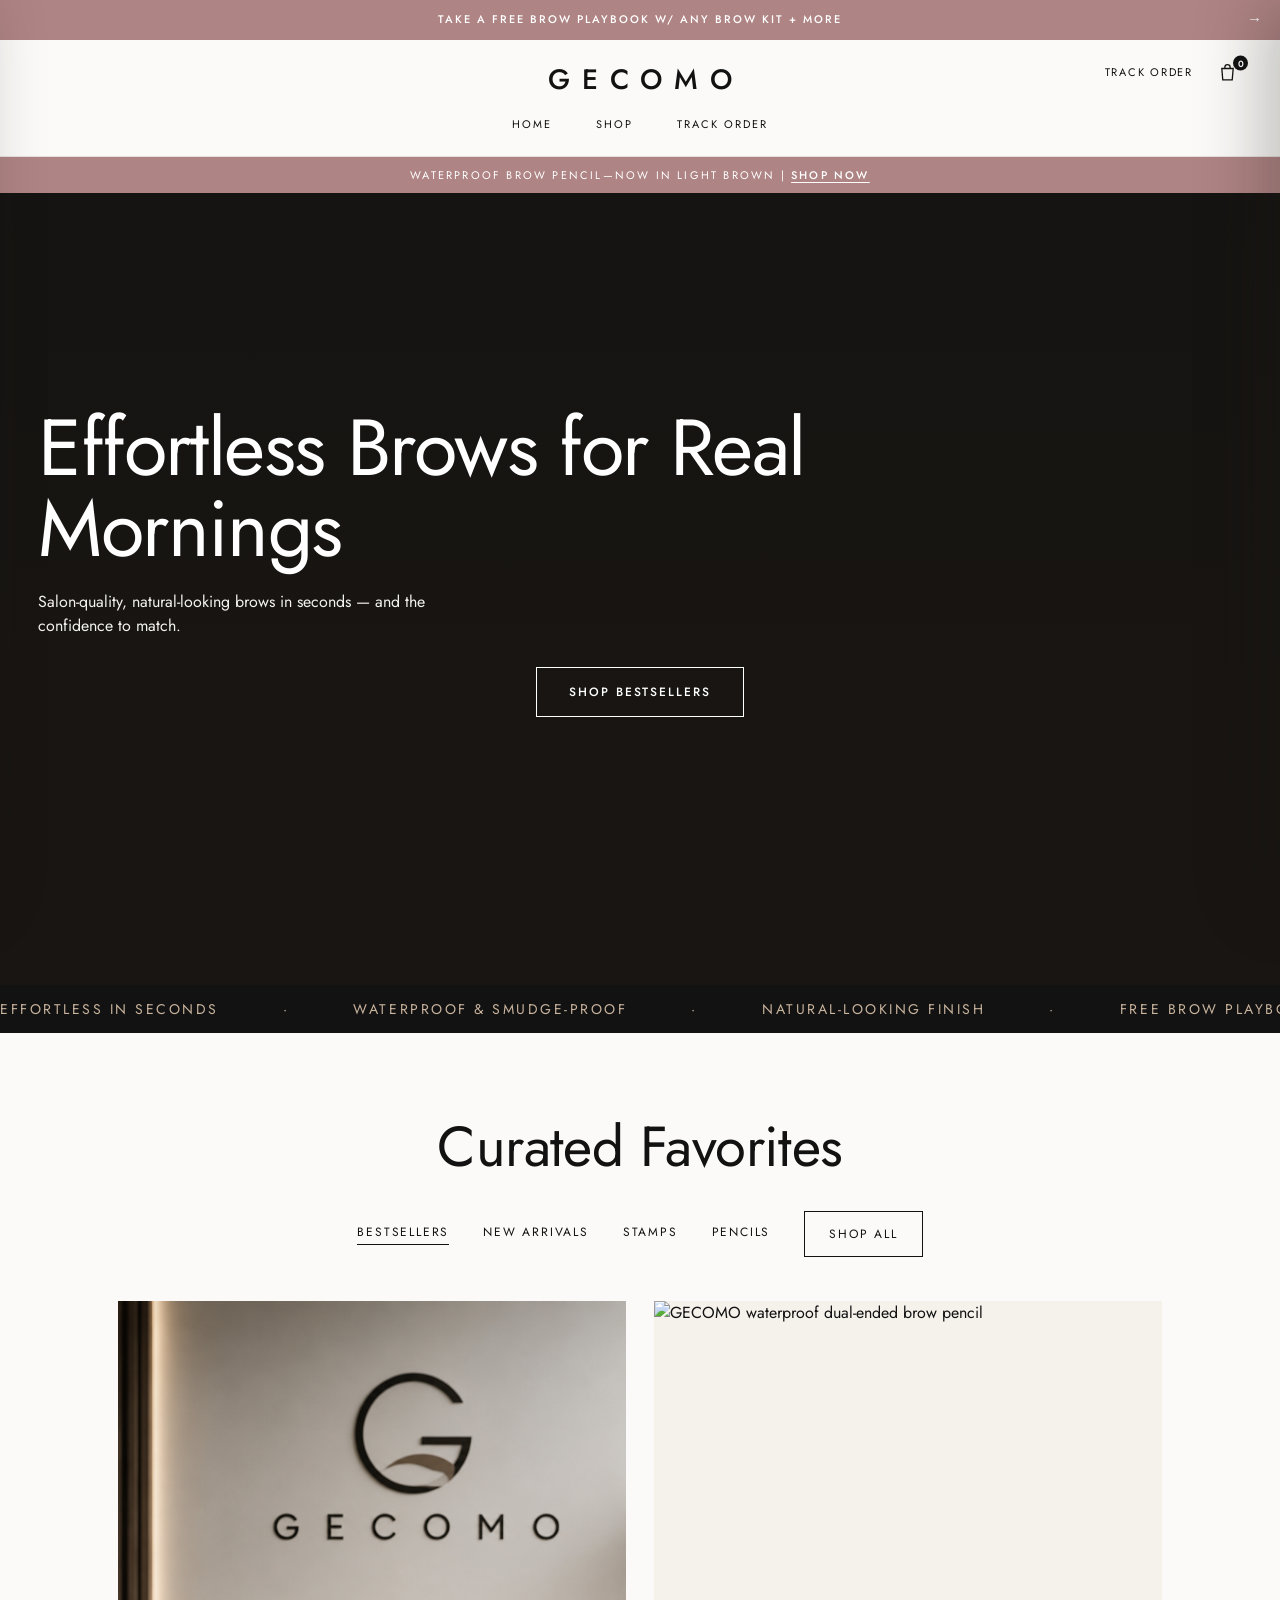
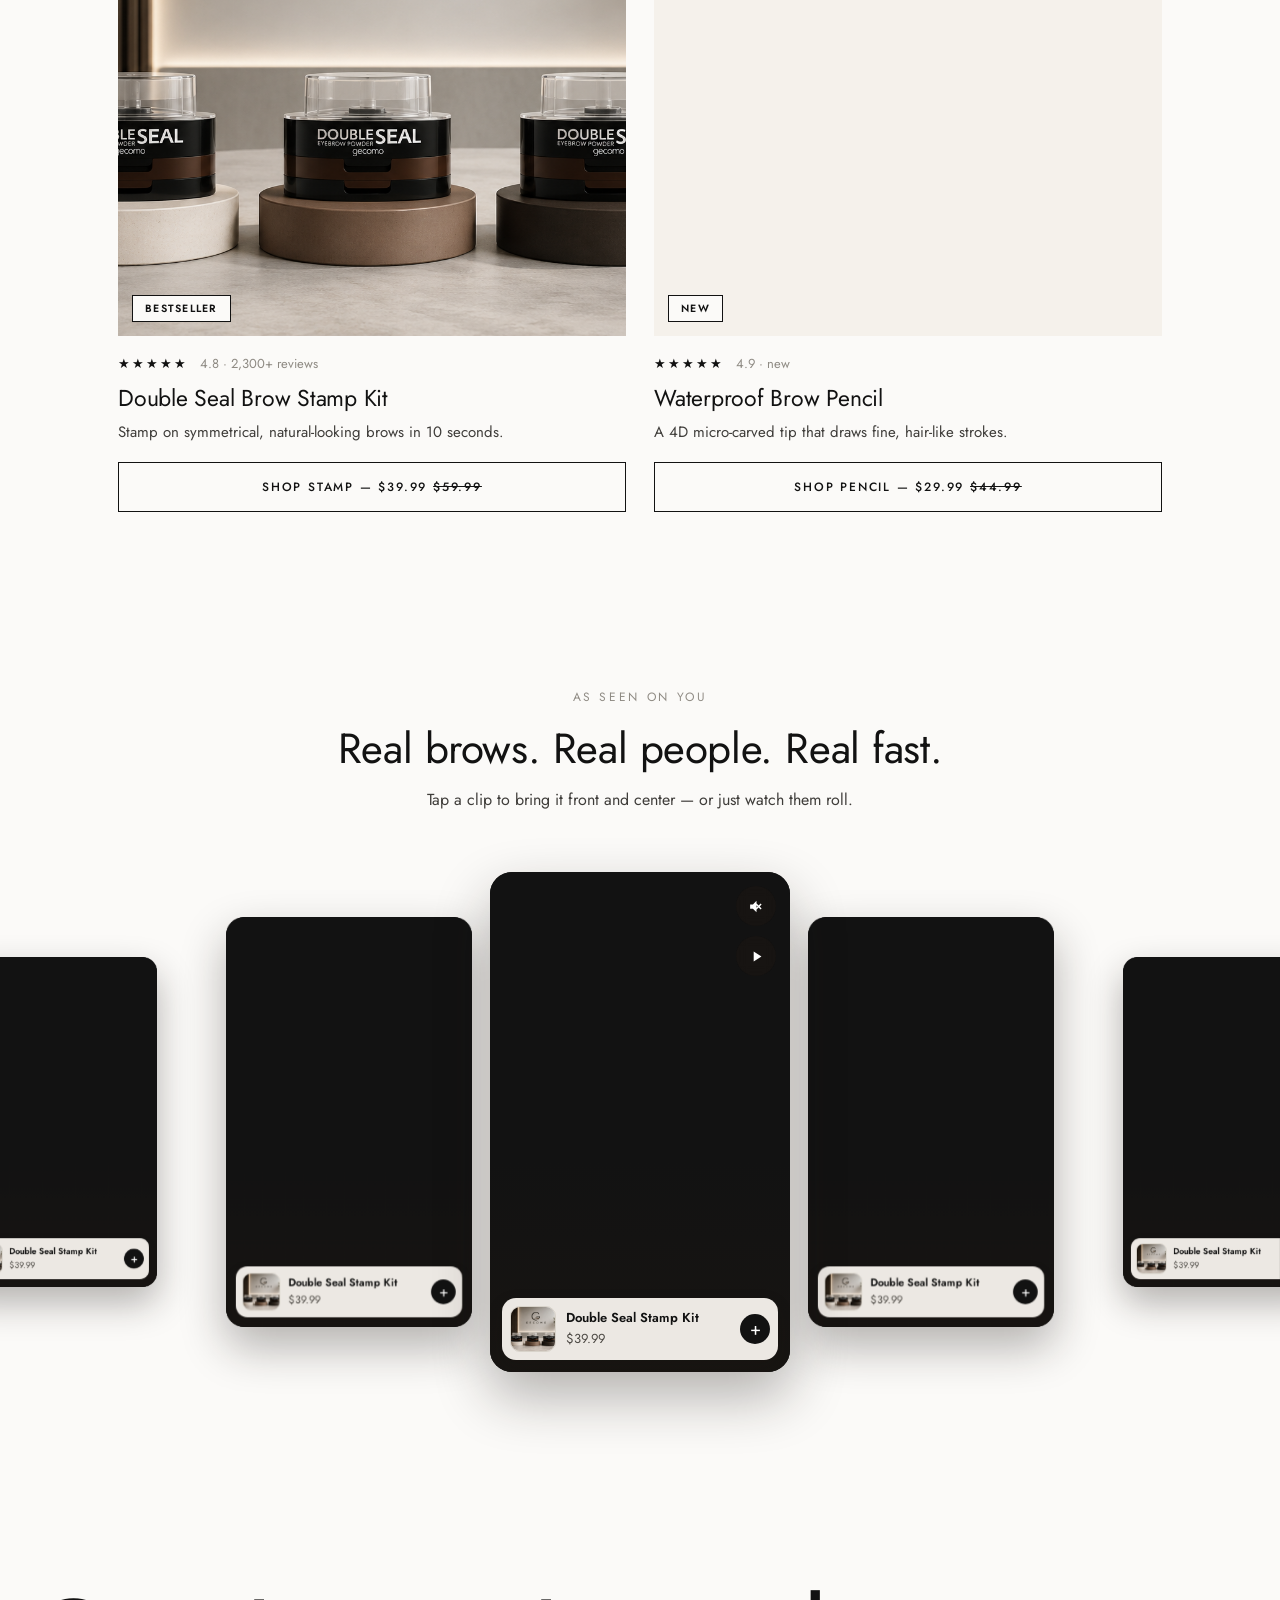
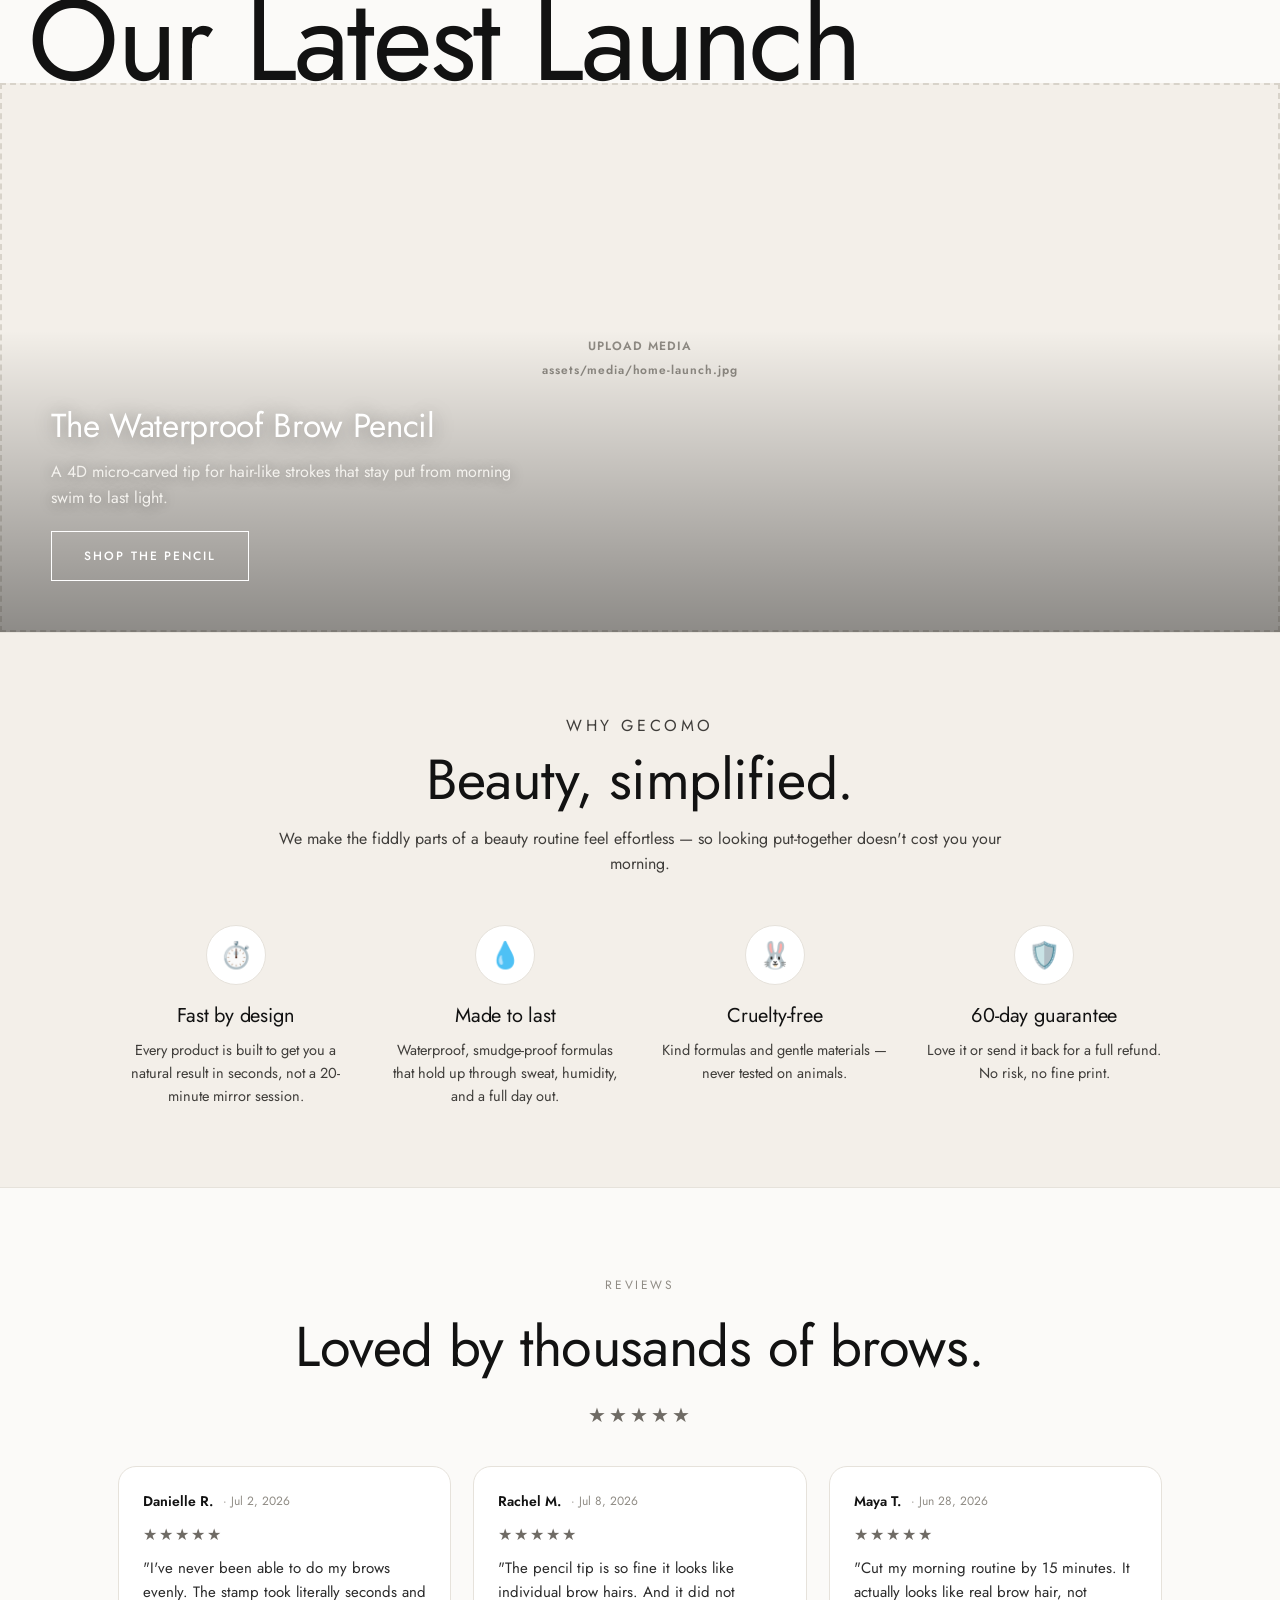
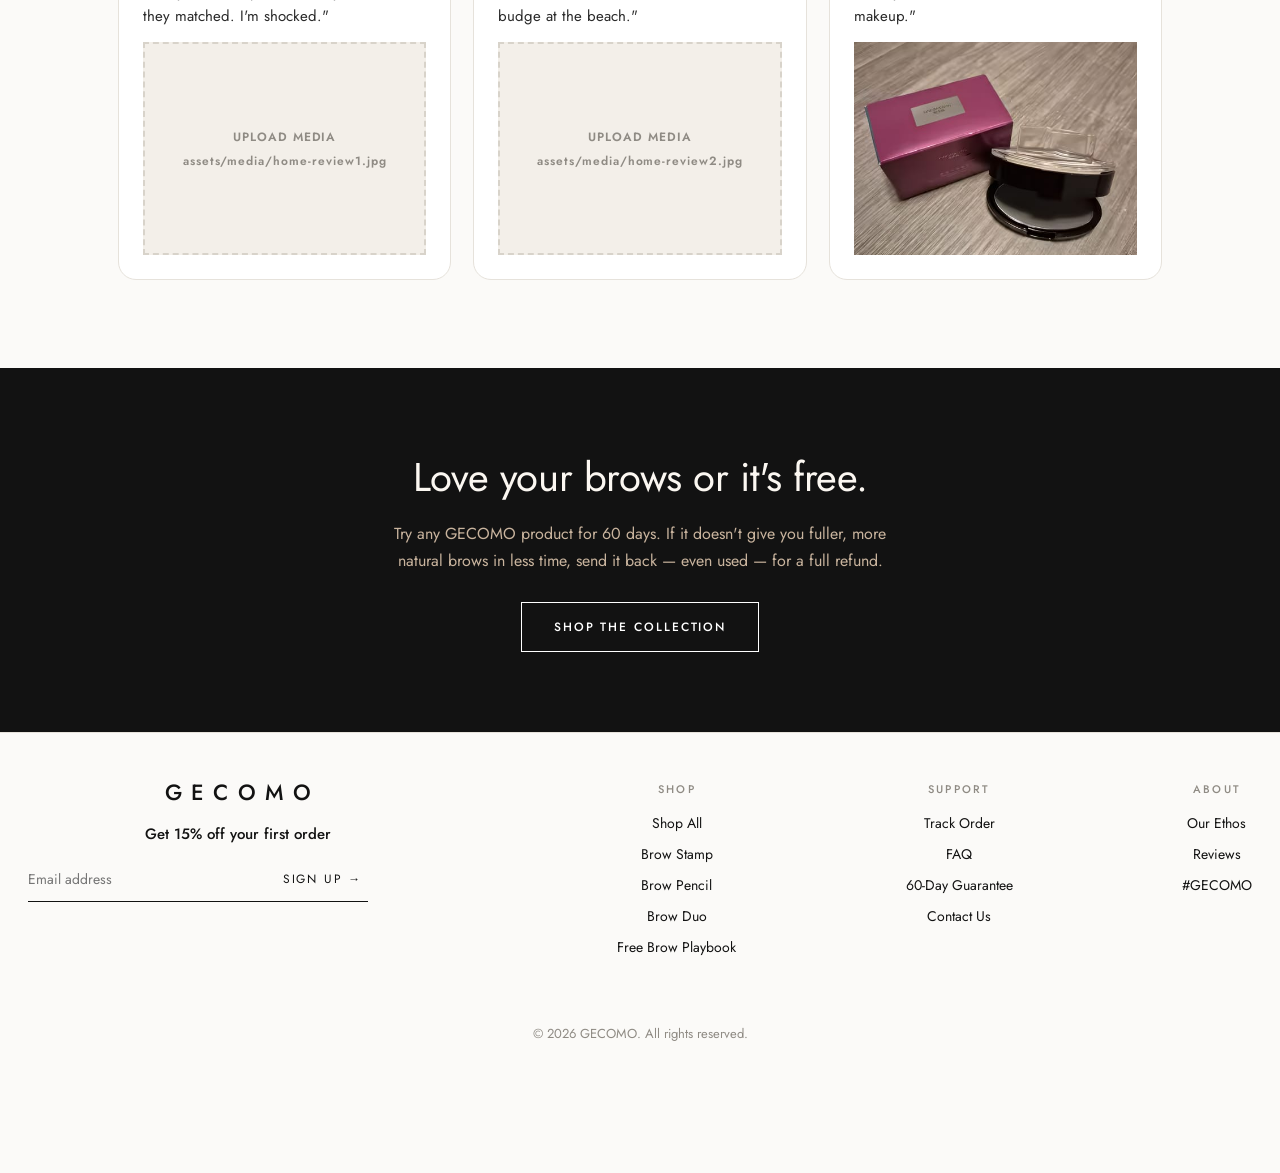
==== commit c2ce9733: "Add Brow Duo bundle page, link Sets+Duos to it, rename nav All/Sets to Home/Shop - New bundle.html P" ====
--- a/bestsellers.html
+++ b/bestsellers.html
@@ -8,9 +8,8 @@
 <link rel="icon" href="data:image/svg+xml,%3Csvg xmlns='http://www.w3.org/2000/svg' viewBox='0 0 64 64'%3E%3Ccircle cx='32' cy='32' r='32' fill='%23FBFAF8'/%3E%3Ctext x='32' y='44' font-family='Helvetica,sans-serif' font-size='38' text-anchor='middle' fill='%23121212'%3EG%3C/text%3E%3C/svg%3E">
 <link rel="preconnect" href="https://fonts.googleapis.com">
 <link rel="preconnect" href="https://fonts.gstatic.com" crossorigin>
-<link rel="preconnect" href="https://cdn.shopify.com" crossorigin>
 <link href="https://fonts.googleapis.com/css2?family=Jost:wght@300;400;500;600;700&family=Marcellus&display=swap" rel="stylesheet">
-<link rel="stylesheet" href="assets/site.css?v=6">
+<link rel="stylesheet" href="assets/site.css?v=5">
 <style>
   /* Hero */
   header#top{position:relative;min-height:88vh;display:flex;align-items:center;justify-content:center;overflow:hidden;background:var(--ink);}
@@ -174,10 +173,9 @@
 
   /* before/after slider */
   /* guarantee band */
-  #shipping{background:var(--ink);color:var(--cream);text-align:center;padding:80px 28px;}
-  #shipping .eyebrow{color:#C9B49E;}
-  #shipping h2{font-size:clamp(28px,3.5vw,40px);margin-bottom:14px;color:#FBF7F1;}
-  #shipping p{max-width:520px;margin:0 auto 28px;color:#C9B49E;line-height:1.7;}
+  #guarantee{background:var(--ink);color:var(--cream);text-align:center;padding:80px 28px;}
+  #guarantee h2{font-size:clamp(28px,3.5vw,40px);margin-bottom:14px;color:#FBF7F1;}
+  #guarantee p{max-width:520px;margin:0 auto 28px;color:#C9B49E;line-height:1.7;}
 
   /* FAQ */
   #faq{max-width:760px;margin:0 auto;padding:88px 28px;}
@@ -220,9 +218,7 @@
 </head>
 <body>
 
-<a class="skip-link" href="#main">Skip to main content</a>
-
-<div id="promoBar" role="region" aria-label="Announcement"><a href="stamp.html#guide">Take a free Brow Playbook w/ any brow kit + more</a><span class="arr">&rarr;</span></div>
+<div id="promoBar"><a href="stamp.html#guide">Take a free Brow Playbook w/ any brow kit + more</a><span class="arr">&rarr;</span></div>
 
 <header class="site-head">
   <div class="masthead">
@@ -236,19 +232,18 @@
       </button>
     </div>
   </div>
-  <nav class="navrow" aria-label="Primary">
-    <a href="index.html#shop">All</a>
-    <a href="index.html#sets">Sets</a>
+  <nav class="navrow">
+    <a href="index.html">Home</a>
+    <a href="index.html#shop">Shop</a>
     <a href="track.html">Track Order</a>
   </nav>
 </header>
 
-<div id="launchBar" role="region" aria-label="Promotion">Waterproof Brow Pencil&mdash;now in Light Brown | <a href="pencil.html">Shop Now</a></div>
-
-<main id="main">
+<div id="launchBar">Waterproof Brow Pencil&mdash;now in Light Brown | <a href="pencil.html">Shop Now</a></div>
+
 <!-- Campaign hero -->
 <header class="home-hero" id="top">
-  <video autoplay muted loop playsinline preload="auto" poster="hero-poster.jpg" aria-hidden="true" disablepictureinpicture disableremoteplayback>
+  <video autoplay muted loop playsinline poster="hero-poster.jpg">
     <source src="gecomo-campaign.mp4" type="video/mp4">
   </video>
   <div class="scrim"></div>
@@ -404,52 +399,49 @@
 </section>
 
 <!-- Guarantee -->
-<section id="shipping">
-  <p class="eyebrow">Our Mission</p>
-  <h2>Free shipping on every GECOMO order.</h2>
-  <p>Effortless beauty shouldn't come with fine print. Every GECOMO order ships free — no minimums, no codes, no surprises at checkout. It's part of our mission, and our gift to you.</p>
+<section id="guarantee">
+  <h2>Love your brows or it's free.</h2>
+  <p>Try any GECOMO product for 60 days. If it doesn't give you fuller, more natural brows in less time, send it back — even used — for a full refund.</p>
   <a href="#collection" class="btn btn-ghost">Shop the collection</a>
 </section>
-
-</main>
 
 <footer>
   <div class="foot-grid">
     <div class="foot-news">
       <a href="index.html" class="logo">GECOMO</a>
-      <h3>Get 15% off your first order</h3>
+      <h4>Get 15% off your first order</h4>
       <form class="news-form" onsubmit="event.preventDefault();this.querySelector('button').textContent='Done ✓';">
-        <input type="email" placeholder="Email address" aria-label="Email address" required>
+        <input type="email" placeholder="Email address" required>
         <button type="submit">Sign up →</button>
       </form>
     </div>
     <div class="foot-col">
-      <h4>Shop</h4>
+      <h5>Shop</h5>
       <a href="index.html#collection">Shop All</a>
       <a href="stamp.html">Brow Stamp</a>
       <a href="pencil.html">Brow Pencil</a>
+      <a href="bundle.html">Brow Duo</a>
       <a href="stamp.html#guide">Free Brow Playbook</a>
     </div>
     <div class="foot-col">
-      <h4>Support</h4>
+      <h5>Support</h5>
       <a href="track.html">Track Order</a>
       <a href="stamp.html#faq">FAQ</a>
-      <a href="stamp.html#guarantee">60-Day Guarantee</a>
+      <a href="index.html#guarantee">60-Day Guarantee</a>
       <a href="/cdn-cgi/l/email-protection#f29a979e9e9db29597919d9f9ddc919d9f">Contact Us</a>
     </div>
     <div class="foot-col">
-      <h4>About</h4>
+      <h5>About</h5>
       <a href="index.html#ethos">Our Ethos</a>
       <a href="index.html#reviews">Reviews</a>
       <a href="index.html#ugc">#GECOMO</a>
     </div>
   </div>
-  <p class="copyright">© 2026 GECOMO. All rights reserved. · <a href="privacy.html">Privacy Policy</a> · <a href="terms.html">Terms of Service</a></p>
+  <p class="copyright">© 2026 GECOMO. All rights reserved.</p>
 </footer>
 
 <script data-cfasync="false" src="/cdn-cgi/scripts/5c5dd728/cloudflare-static/email-decode.min.js"></script><script src="assets/shopify.js?v=3"></script>
-<script src="assets/cart.js?v=8"></script>
-<script src="assets/autoplay.js?v=1"></script>
+<script src="assets/cart.js?v=6"></script>
 <script>
 // Curated Favorites tab filter
 (function(){
@@ -539,11 +531,8 @@
 
     var video = document.createElement('video');
     video.src = it.video;
-    video.muted = true; video.defaultMuted = true; video.loop = true; video.playsInline = true;
-    video.setAttribute('playsinline', ''); video.setAttribute('webkit-playsinline', ''); video.setAttribute('muted', '');
-    video.setAttribute('preload', 'auto');
-    video.setAttribute('aria-hidden', 'true');
-    video.disablePictureInPicture = true;
+    video.muted = true; video.loop = true; video.playsInline = true;
+    video.setAttribute('playsinline', ''); video.setAttribute('muted', '');
     video.autoplay = true;
     card.appendChild(video);
 
@@ -556,11 +545,9 @@
     controls.className = 'ugc-controls';
     var muteBtn = document.createElement('button');
     muteBtn.className = 'ugc-btn'; muteBtn.type = 'button';
-    muteBtn.setAttribute('aria-label', 'Unmute video');
     muteBtn.innerHTML = ICON.muted;
     var playBtn = document.createElement('button');
     playBtn.className = 'ugc-btn'; playBtn.type = 'button';
-    playBtn.setAttribute('aria-label', 'Pause video');
     playBtn.innerHTML = ICON.pause;
     controls.appendChild(muteBtn);
     controls.appendChild(playBtn);
@@ -574,7 +561,7 @@
       '<img alt="" src="' + FALLBACK.img + '">' +
       '<span class="info"><span class="pname">' + FALLBACK.title + '</span>' +
       '<span class="pprice">' + FALLBACK.price + '</span></span>' +
-      '<span class="padd" aria-hidden="true">+</span>';
+      '<span class="padd" aria-label="Shop this">+</span>';
     card.appendChild(prod);
 
     stage.appendChild(card);
@@ -600,13 +587,12 @@
       var v = cards[active].video;
       v.muted = !v.muted;
       muteBtn.innerHTML = v.muted ? ICON.muted : ICON.unmuted;
-      muteBtn.setAttribute('aria-label', v.muted ? 'Unmute video' : 'Mute video');
     });
     playBtn.addEventListener('click', function(e){
       e.stopPropagation();
       var v = cards[active].video;
-      if (v.paused){ delete v.dataset.userPaused; v.play(); playBtn.innerHTML = ICON.pause; playBtn.setAttribute('aria-label', 'Pause video'); start(); }
-      else { v.dataset.userPaused = '1'; v.pause(); playBtn.innerHTML = ICON.play; playBtn.setAttribute('aria-label', 'Play video'); stop(); }
+      if (v.paused){ v.play(); playBtn.innerHTML = ICON.pause; start(); }
+      else { v.pause(); playBtn.innerHTML = ICON.play; stop(); }
     });
   });
 
@@ -633,7 +619,6 @@
       if (i === active){
         c.playBtn.innerHTML = c.video.paused ? ICON.play : ICON.pause;
         c.muteBtn.innerHTML = c.video.muted ? ICON.muted : ICON.unmuted;
-        delete c.video.dataset.userPaused;
         var pr = c.video.play(); if (pr && pr.catch) pr.catch(function(){});
       } else {
         c.video.muted = true; // only the focused clip may carry sound
--- a/assets/site.css
+++ b/assets/site.css
@@ -7,8 +7,8 @@
 :root{
   --cream:#FBFAF8; --cream-2:#F3EFE9; --ink:#121212; --ink-2:#2A2A2A;
   --brown:#6F6B65; --brown-dark:#4C4944; --brown-light:#9C978F;
-  --border:#E6E2DB; --border-2:#D8D3CA; --muted:#6E6A63; --body:#3F3D3A;
-  --gold:#121212; --gold-dark:#2E2E2E; --white:#FFFFFF; --rose:#8F5F5F;
+  --border:#E6E2DB; --border-2:#D8D3CA; --muted:#8F8B84; --body:#3F3D3A;
+  --gold:#121212; --gold-dark:#2E2E2E; --white:#FFFFFF; --rose:#AF8484;
 }
 *{box-sizing:border-box;}
 html{scroll-behavior:smooth;}
@@ -363,6 +363,11 @@
 .offer-box .ob-media.media-slot::before{content:'';padding:0;} /* too small for the filename overlay — plain dashed box */
 .offer-box .ob-media img{width:100%;height:100%;object-fit:cover;}
 .offer-box p{font-size:13.5px;line-height:1.55;color:var(--ink-2);margin:0;}
+.bundle-includes{display:grid;gap:10px;margin-bottom:18px;}
+.bundle-line{display:flex;gap:14px;align-items:center;border:1px solid var(--border-2);padding:12px 14px;text-decoration:none;color:inherit;}
+.bundle-line img{width:52px;height:52px;flex:0 0 auto;object-fit:cover;border-radius:2px;}
+.bundle-line strong{display:block;font-size:14.5px;color:var(--ink);}
+.bundle-line span{display:block;font-size:12.5px;color:var(--ink-2);margin-top:2px;}
 .perk-list{display:grid;gap:10px;margin-top:18px;font-size:13.5px;color:var(--ink-2);}
 .pdp-desc{border-top:1px solid var(--border-2);margin-top:26px;}
 .pdp-desc summary{display:flex;align-items:center;justify-content:space-between;padding:18px 0;font-size:15px;font-weight:500;}
@@ -443,7 +448,7 @@
 .shade-item{display:flex;gap:16px;align-items:center;padding:16px 0;border-top:1px solid var(--border);}
 .shade-item:first-of-type{border-top:none;margin-top:14px;}
 .shade-item .swatch-lg{width:56px;height:56px;border-radius:12px;flex:0 0 auto;}
-.shade-item h3,.shade-item h4{font-size:16px;margin:0 0 4px;}
+.shade-item h4{font-size:16px;margin:0 0 4px;}
 .shade-item p{font-size:14px;color:var(--body);margin:0;}
 
 /* How it works */
@@ -565,11 +570,11 @@
 .foot-grid{display:flex;flex-wrap:wrap;gap:56px;max-width:1320px;margin:0 auto;justify-content:space-between;}
 .foot-news{flex:1 1 320px;max-width:420px;}
 .foot-news .logo{font-size:22px;margin-bottom:20px;display:inline-block;}
-.foot-news h3,.foot-news h4{font-size:15px;font-weight:500;margin:0 0 12px;}
+.foot-news h4{font-size:15px;font-weight:500;margin:0 0 12px;}
 .news-form{display:flex;border-bottom:1px solid var(--ink);max-width:340px;}
 .news-form input{flex:1;border:none;background:none;padding:12px 0;font:inherit;font-size:14px;outline:none;color:var(--ink);}
 .news-form button{border:none;background:none;font-size:12px;letter-spacing:.15em;text-transform:uppercase;color:var(--ink);}
-.foot-col h4,.foot-col h5{font-size:11px;letter-spacing:.2em;text-transform:uppercase;color:var(--muted);margin:0 0 16px;font-weight:500;}
+.foot-col h5{font-size:11px;letter-spacing:.2em;text-transform:uppercase;color:var(--muted);margin:0 0 16px;font-weight:500;}
 .foot-col a{display:block;font-size:14px;color:var(--ink);margin-bottom:11px;}
 .foot-col a:hover{color:var(--brown);}
 footer .copyright{font-size:12px;color:var(--muted);max-width:1320px;margin:56px auto 0;}
@@ -604,24 +609,3 @@
 .cart-subtotal{display:flex;justify-content:space-between;font-size:17px;margin-bottom:14px;}
 #checkoutBtn{width:100%;padding:16px;font-size:16px;}
 #checkoutNote{margin:10px 0 0;font-size:13px;color:var(--brown);text-align:center;}
-
-/* ==========================================================================
-   Accessibility (ADA / WCAG)
-   ========================================================================== */
-.skip-link{position:absolute;left:-9999px;top:0;z-index:300;background:var(--ink);color:#FBF7F1;padding:12px 22px;font-size:14px;letter-spacing:.06em;}
-.skip-link:focus{left:0;}
-.sr-only{position:absolute;width:1px;height:1px;padding:0;margin:-1px;overflow:hidden;clip:rect(0,0,0,0);white-space:nowrap;border:0;}
-a:focus-visible,button:focus-visible,input:focus-visible,select:focus-visible,summary:focus-visible,[tabindex]:focus-visible{outline:2px solid var(--ink);outline-offset:2px;}
-@media (prefers-reduced-motion: reduce){
-  *,*::before,*::after{animation-duration:.01ms !important;animation-iteration-count:1 !important;transition-duration:.01ms !important;scroll-behavior:auto !important;}
-}
-
-/* Legal pages (privacy.html / terms.html) */
-.legal{max-width:820px;margin:0 auto;padding:56px 28px 96px;}
-.legal h1{font-size:clamp(32px,4.5vw,48px);margin:0 0 8px;}
-.legal .updated{color:var(--muted);font-size:13px;margin-bottom:40px;}
-.legal h2{font-size:22px;margin:44px 0 12px;}
-.legal h3{font-size:17px;margin:28px 0 8px;}
-.legal p,.legal li{color:var(--ink-2);line-height:1.75;font-size:15.5px;}
-.legal ul{padding-left:22px;margin:10px 0 18px;display:grid;gap:8px;}
-.legal a{text-decoration:underline;text-underline-offset:3px;}
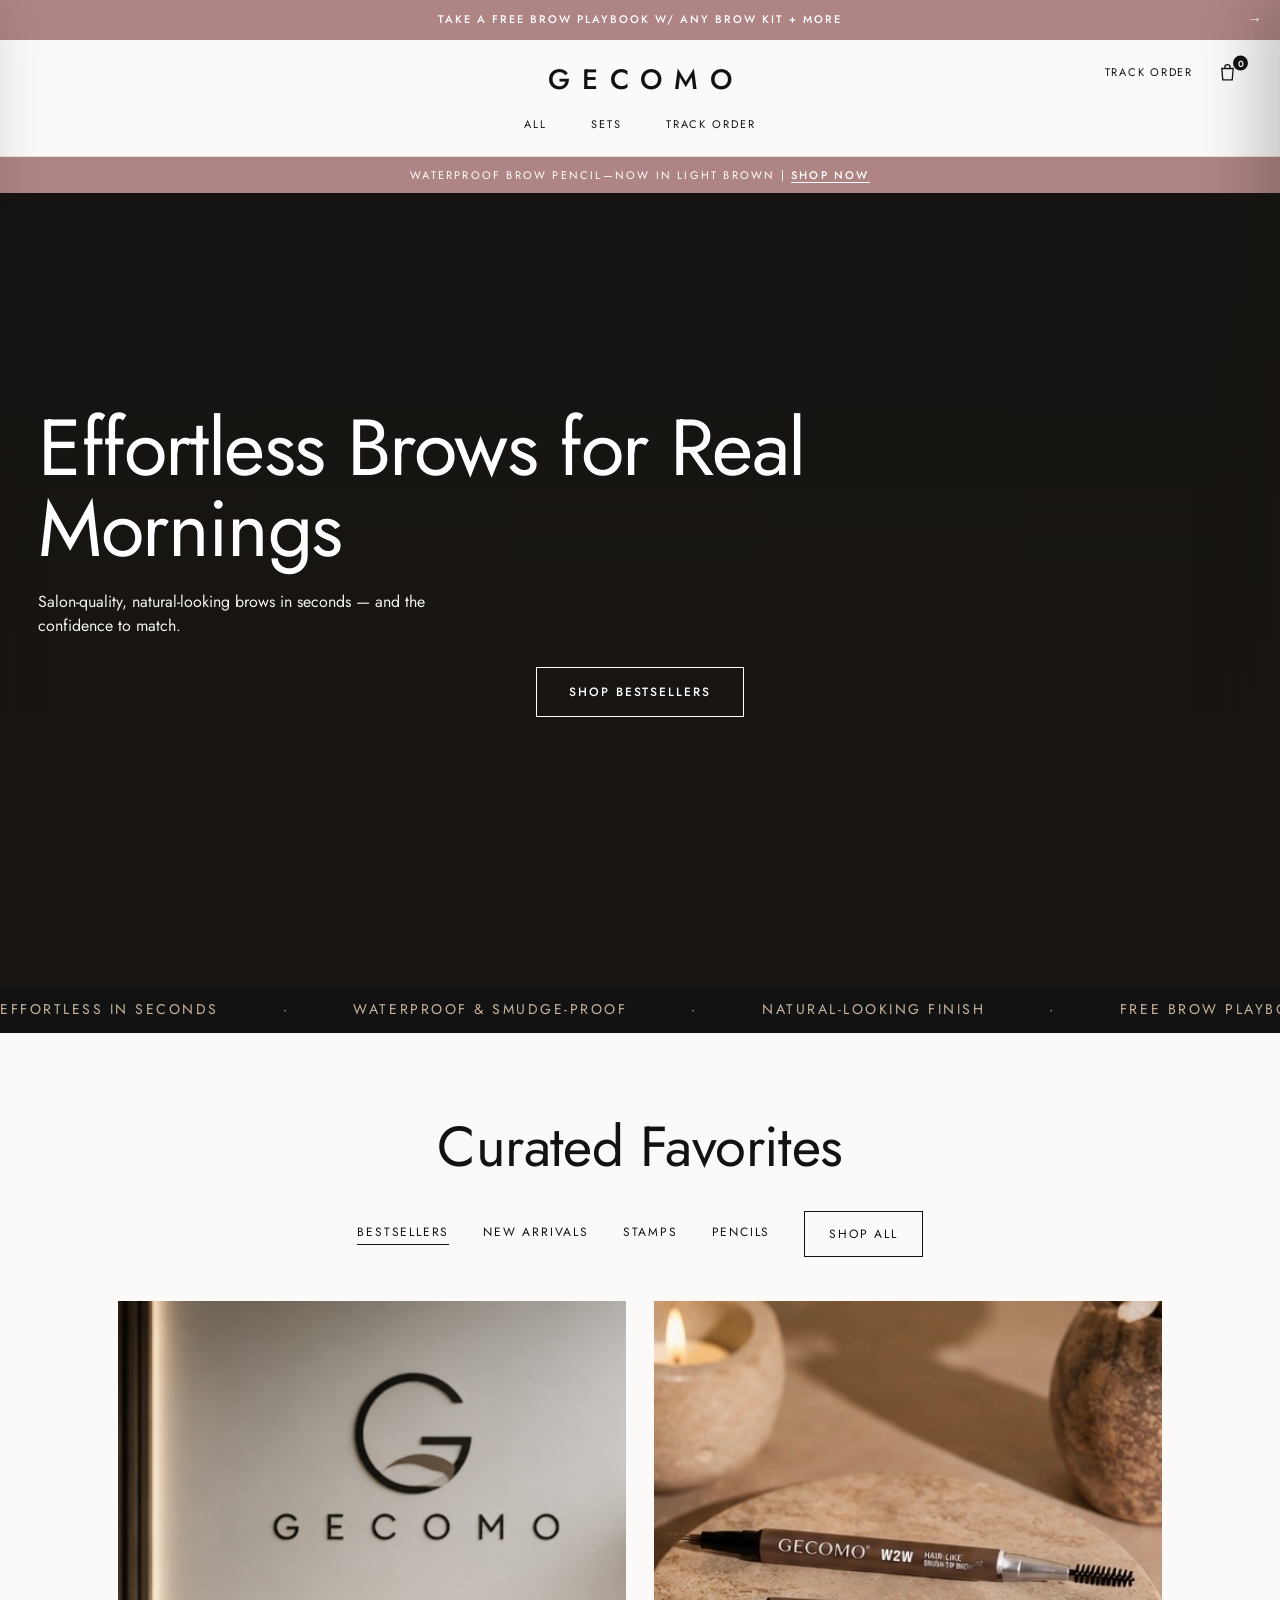
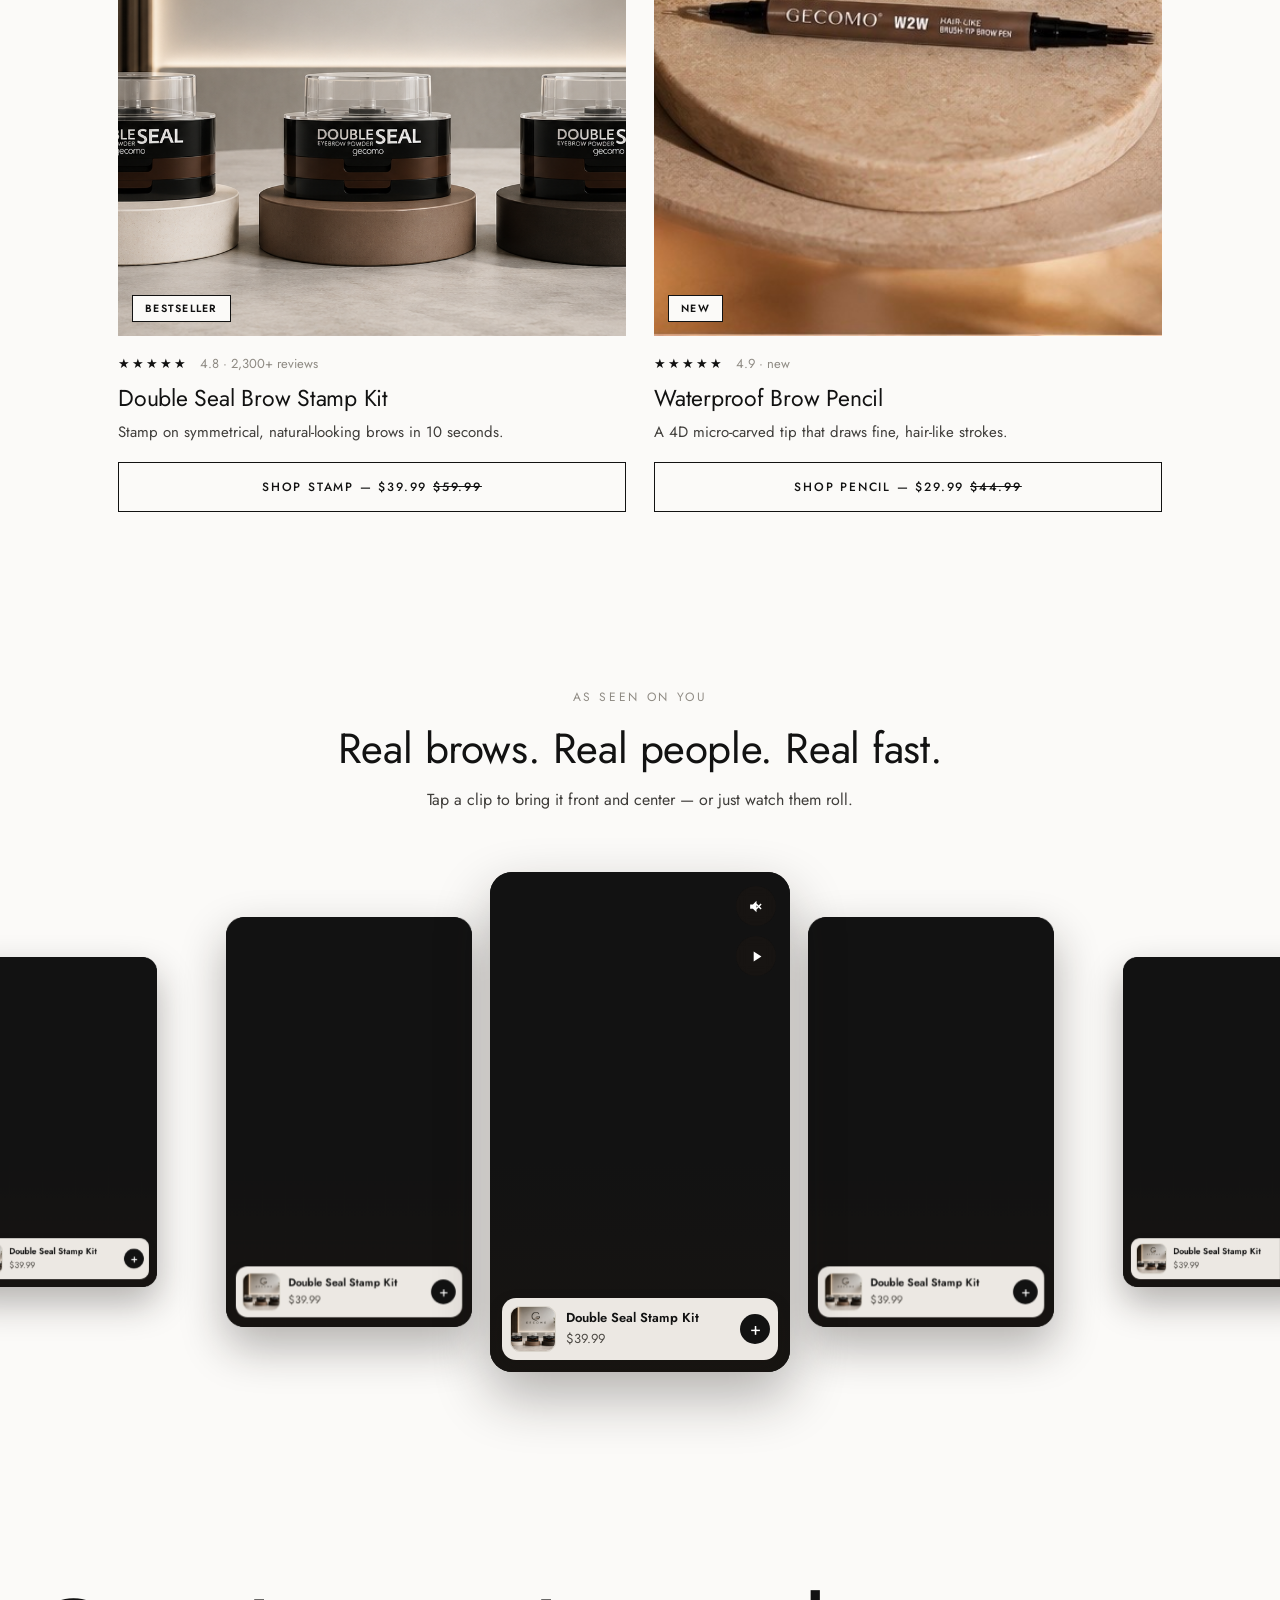
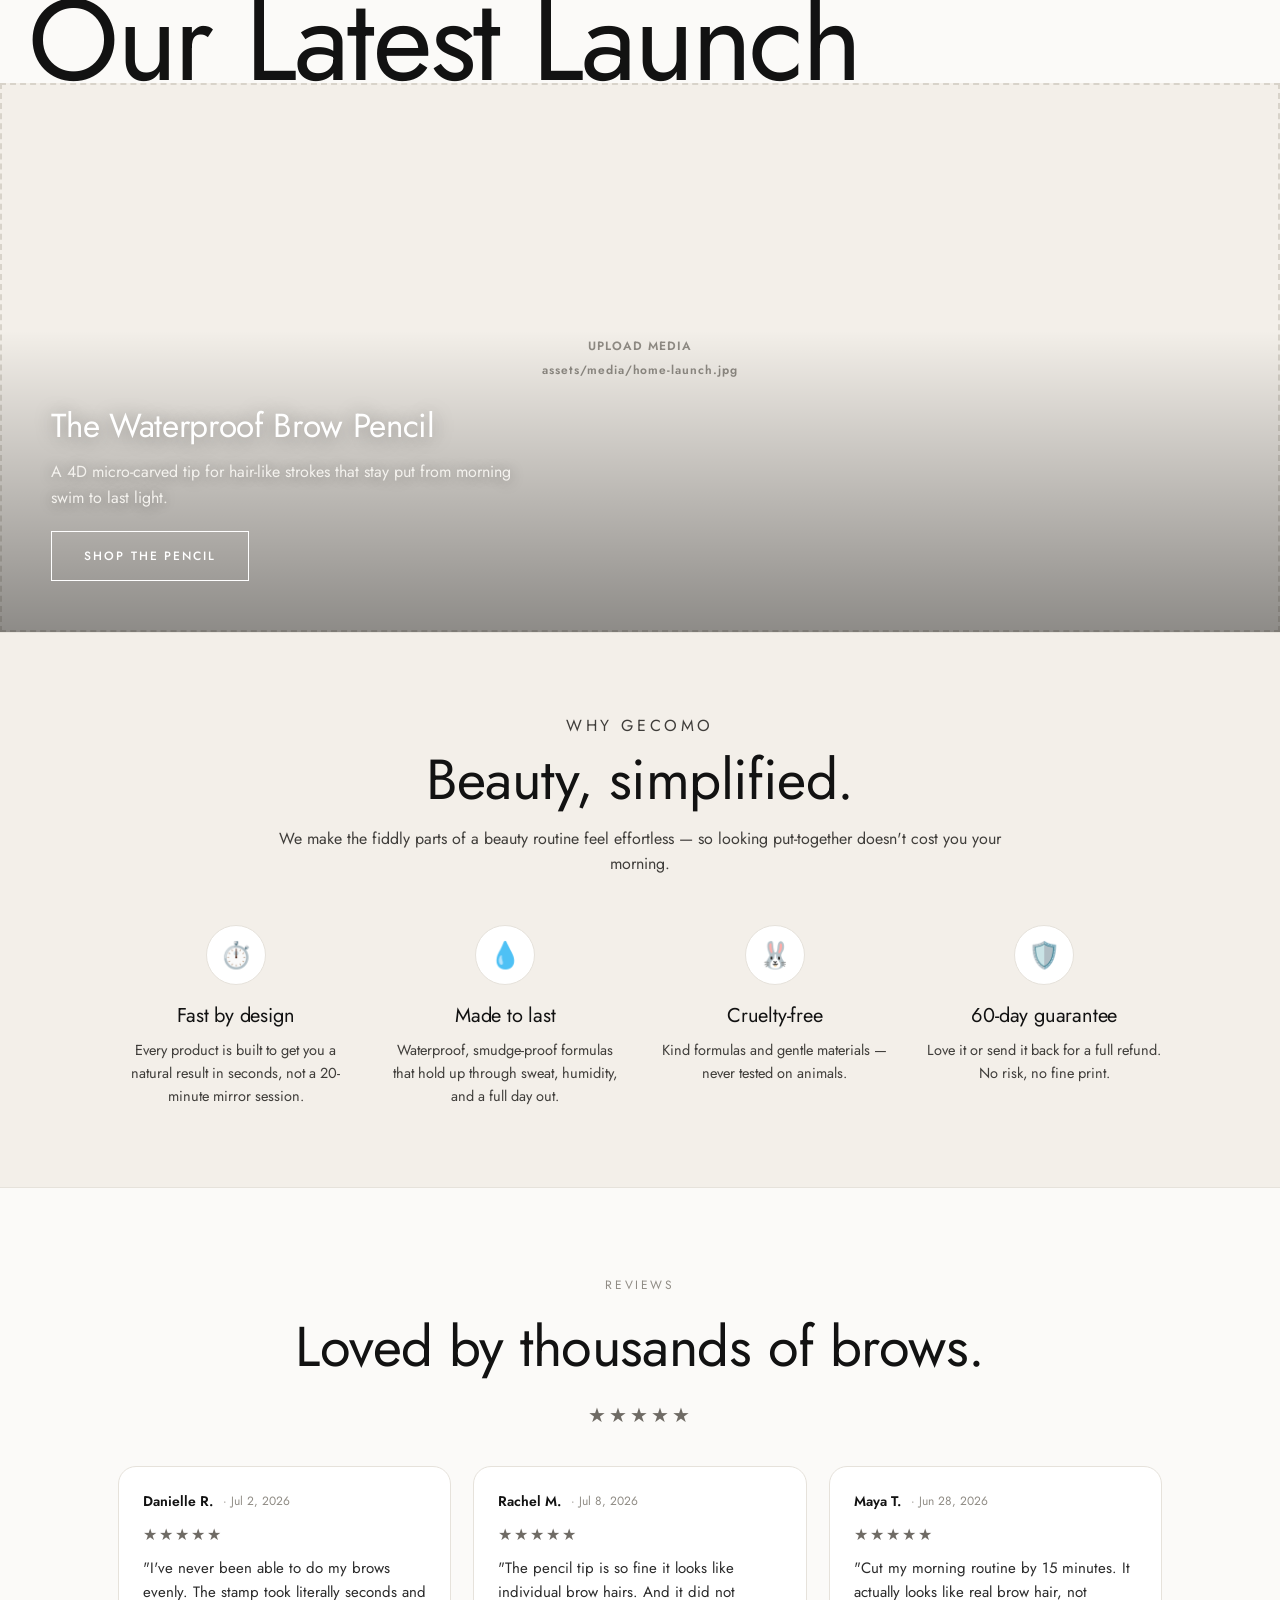
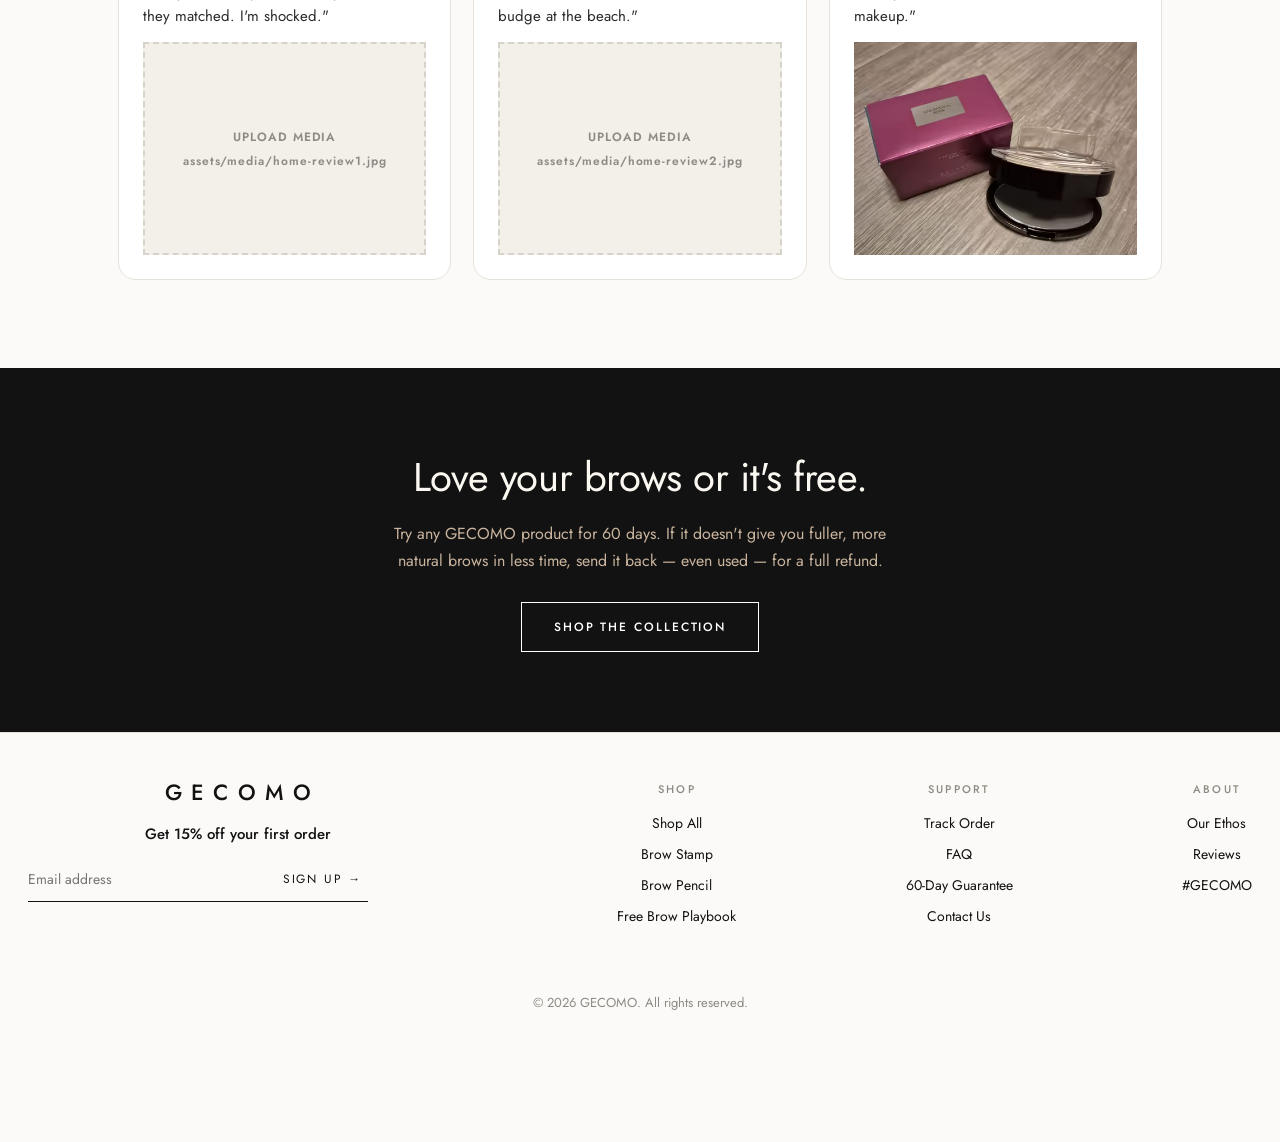
==== commit 6ee1bb4a: "Bulletproof hero video autoplay + fix brow pencil images Hero video: - Re-encode gecomo-campaign.mp4" ====
--- a/bestsellers.html
+++ b/bestsellers.html
@@ -233,8 +233,8 @@
     </div>
   </div>
   <nav class="navrow">
-    <a href="index.html">Home</a>
-    <a href="index.html#shop">Shop</a>
+    <a href="index.html#shop">All</a>
+    <a href="index.html#sets">Sets</a>
     <a href="track.html">Track Order</a>
   </nav>
 </header>
@@ -291,7 +291,7 @@
       </a>
       <a class="product-card" href="pencil.html" data-cat="all new pencil">
         <div class="media">
-          <img data-shopify-handle="waterproof-dual-ended-eyebrow-pencil" data-shopify-index="0" src="https://cdn.shopify.com/s/files/1/1010/2482/5658/files/1414F980-CA19-4D74-A6BA-4CB25DD54245.png?v=1784048173" alt="GECOMO waterproof dual-ended brow pencil">
+          <img data-shopify-handle="waterproof-dual-ended-eyebrow-pencil" data-shopify-index="0" src="assets/media/cat-pencils.jpg" alt="GECOMO waterproof dual-ended brow pencil">
           <span class="flag">New</span>
         </div>
         <div class="pc-body">
@@ -420,7 +420,6 @@
       <a href="index.html#collection">Shop All</a>
       <a href="stamp.html">Brow Stamp</a>
       <a href="pencil.html">Brow Pencil</a>
-      <a href="bundle.html">Brow Duo</a>
       <a href="stamp.html#guide">Free Brow Playbook</a>
     </div>
     <div class="foot-col">
--- a/assets/site.css
+++ b/assets/site.css
@@ -211,7 +211,10 @@
    ========================================================================== */
 /* Campaign hero — ILIA-style edge-to-edge media, headline low-left */
 .home-hero{position:relative;margin:0;min-height:86vh;display:flex;align-items:flex-end;overflow:hidden;background:var(--ink);}
-.home-hero video,.home-hero img.bg{position:absolute;inset:0;width:100%;height:100%;object-fit:cover;opacity:1;}
+.home-hero video,.home-hero img.bg{position:absolute;inset:0;width:100%;height:100%;object-fit:cover;opacity:1;pointer-events:none;}
+.home-hero video::-webkit-media-controls,
+.home-hero video::-webkit-media-controls-start-playback-button,
+.home-hero video::-webkit-media-controls-overlay-play-button{display:none!important;-webkit-appearance:none;opacity:0!important;}
 .home-hero .scrim{position:absolute;inset:0;background:linear-gradient(to top,rgba(10,10,10,.55) 0%,rgba(10,10,10,.18) 30%,transparent 60%);}
 .home-hero .inner{position:relative;padding:0 clamp(24px,3vw,56px) clamp(40px,6vh,72px);width:100%;}
 .home-hero .hero-headline{font-size:clamp(44px,6.2vw,104px);line-height:1.02;letter-spacing:-.02em;font-weight:400;color:#fff;margin:0 0 20px;max-width:16ch;}
@@ -363,11 +366,6 @@
 .offer-box .ob-media.media-slot::before{content:'';padding:0;} /* too small for the filename overlay — plain dashed box */
 .offer-box .ob-media img{width:100%;height:100%;object-fit:cover;}
 .offer-box p{font-size:13.5px;line-height:1.55;color:var(--ink-2);margin:0;}
-.bundle-includes{display:grid;gap:10px;margin-bottom:18px;}
-.bundle-line{display:flex;gap:14px;align-items:center;border:1px solid var(--border-2);padding:12px 14px;text-decoration:none;color:inherit;}
-.bundle-line img{width:52px;height:52px;flex:0 0 auto;object-fit:cover;border-radius:2px;}
-.bundle-line strong{display:block;font-size:14.5px;color:var(--ink);}
-.bundle-line span{display:block;font-size:12.5px;color:var(--ink-2);margin-top:2px;}
 .perk-list{display:grid;gap:10px;margin-top:18px;font-size:13.5px;color:var(--ink-2);}
 .pdp-desc{border-top:1px solid var(--border-2);margin-top:26px;}
 .pdp-desc summary{display:flex;align-items:center;justify-content:space-between;padding:18px 0;font-size:15px;font-weight:500;}
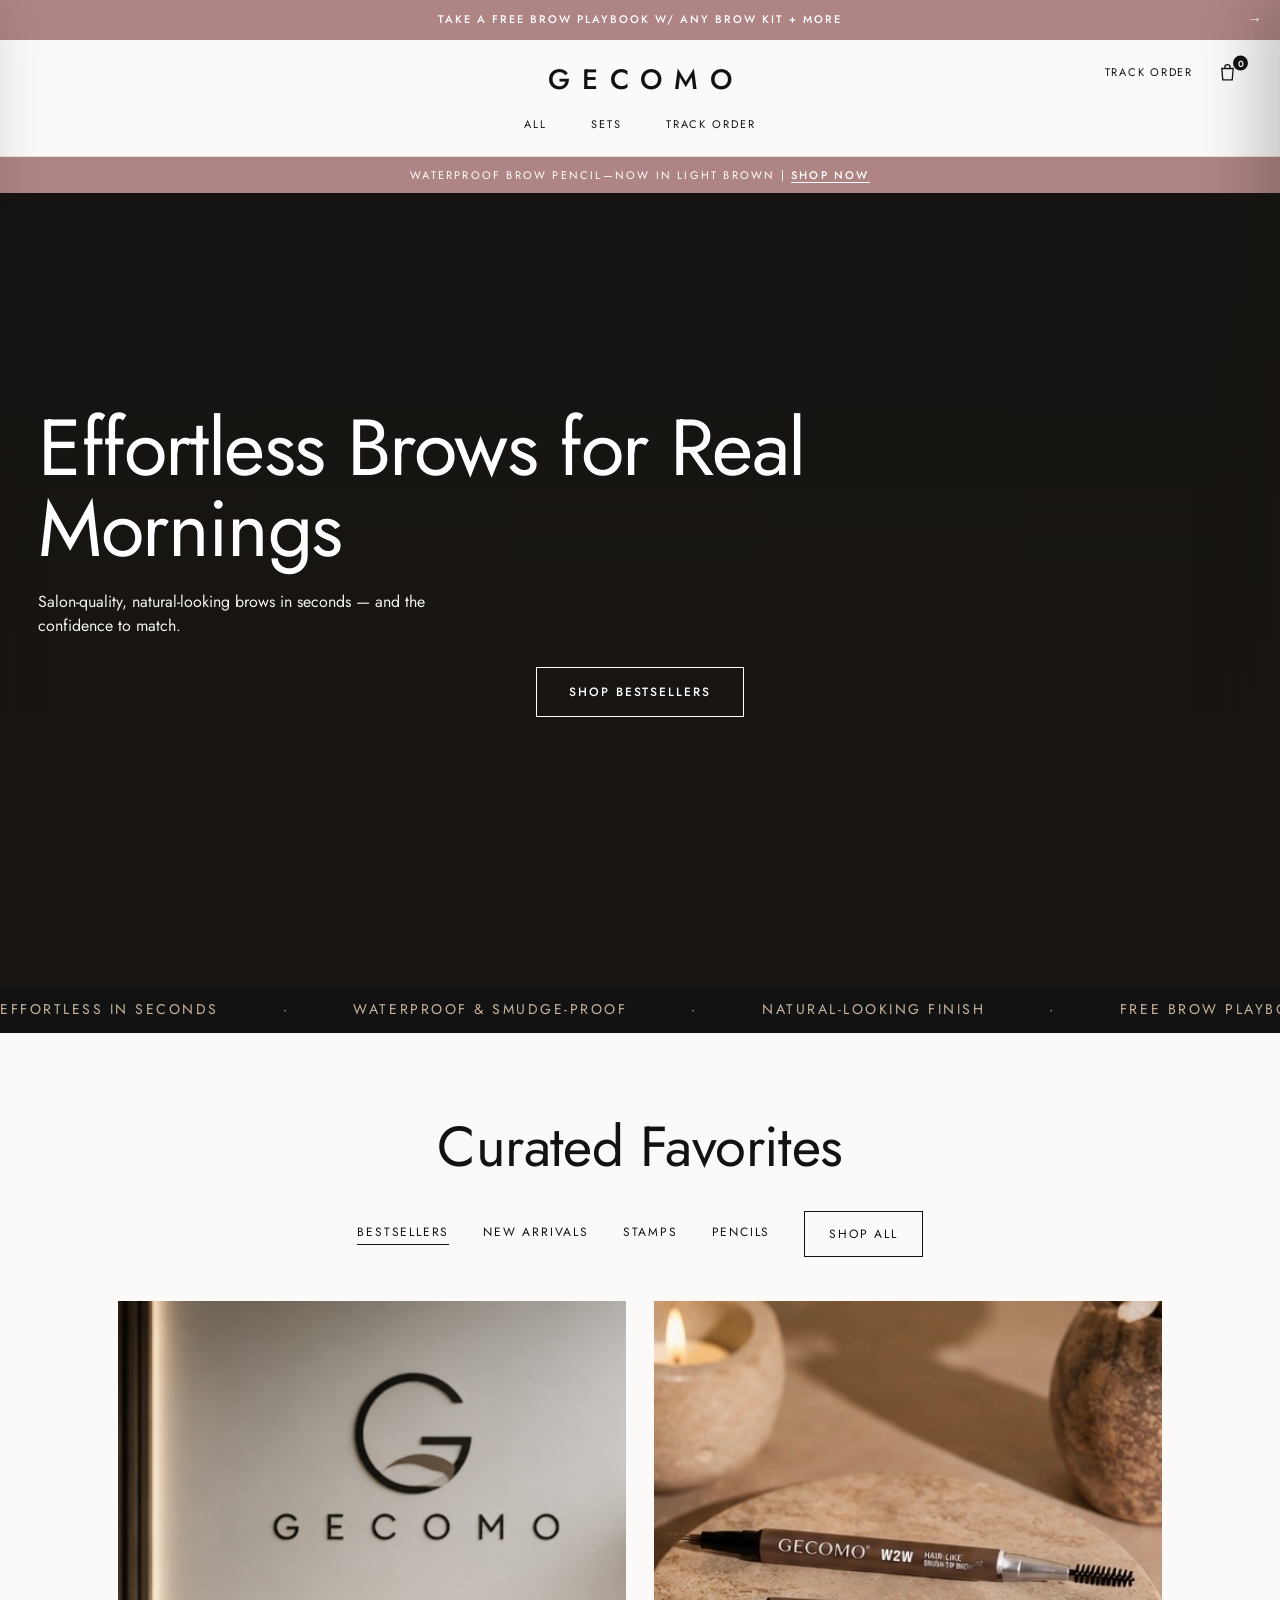
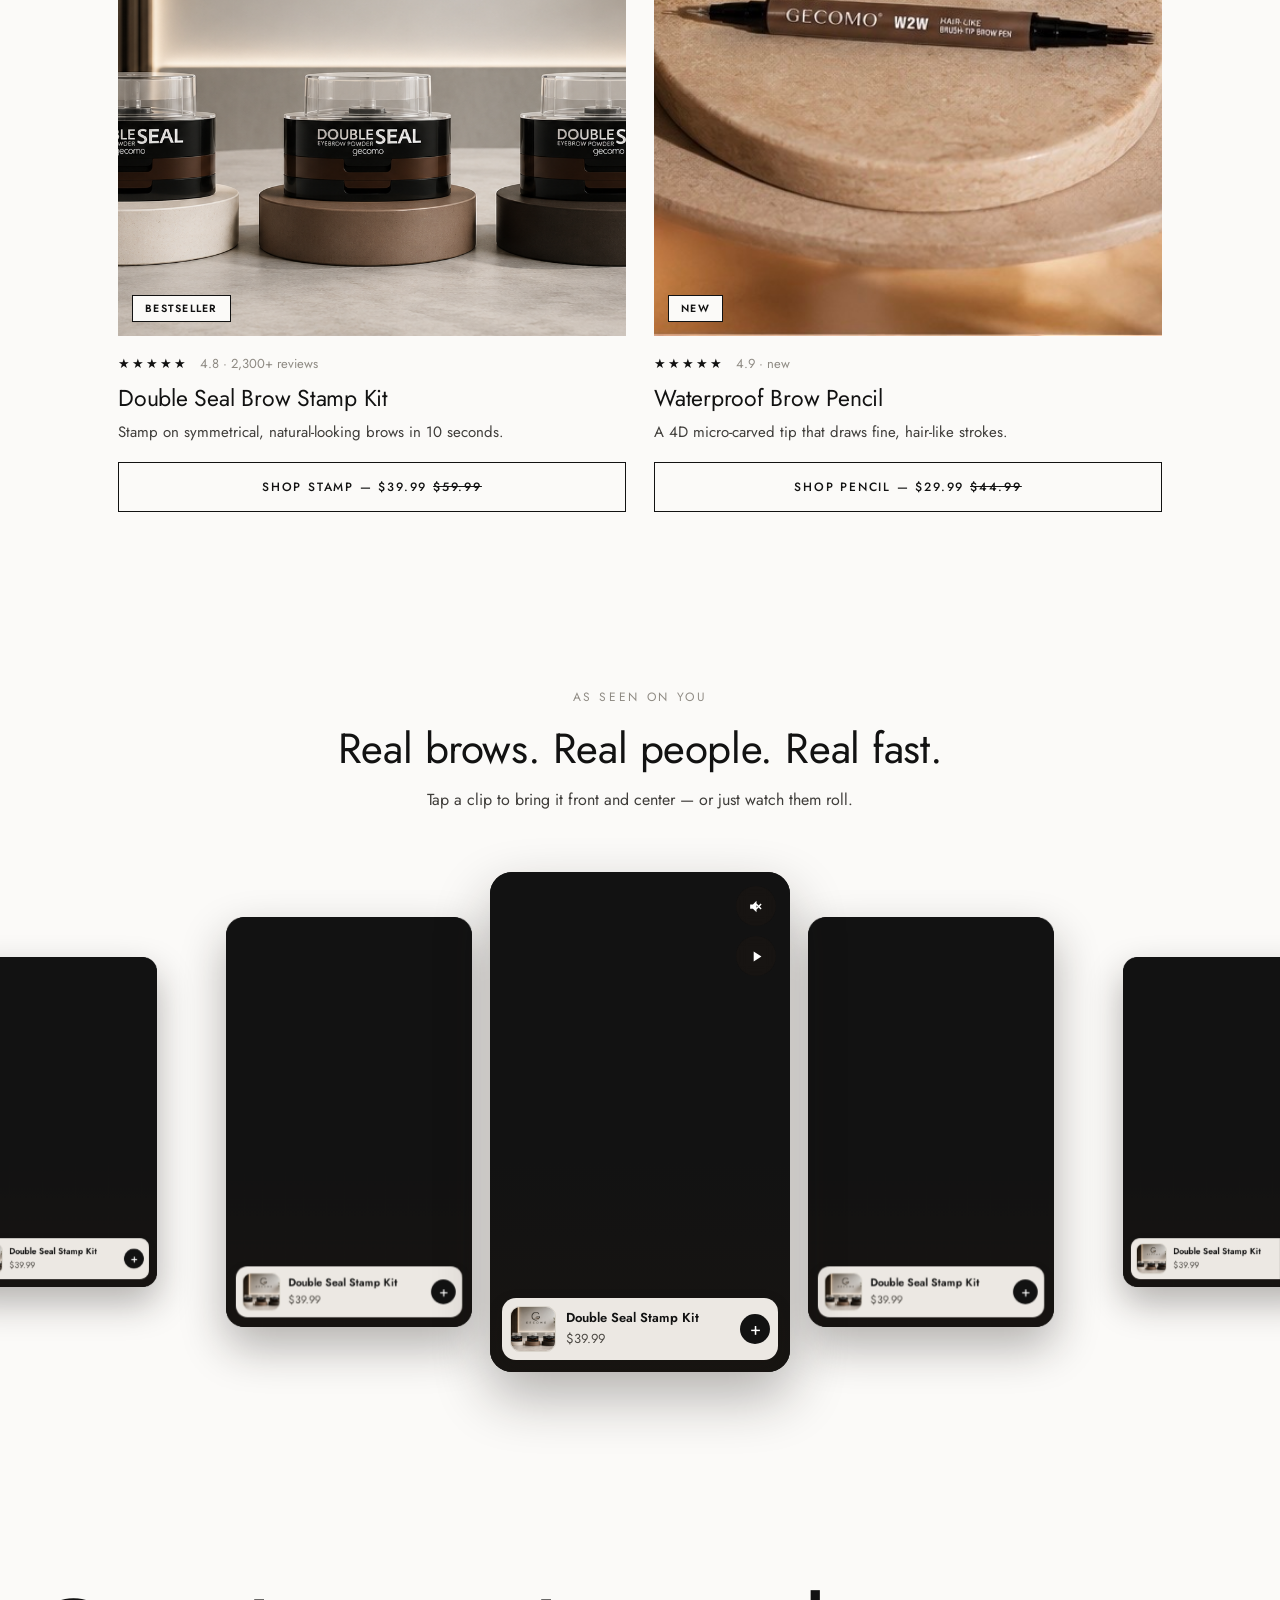
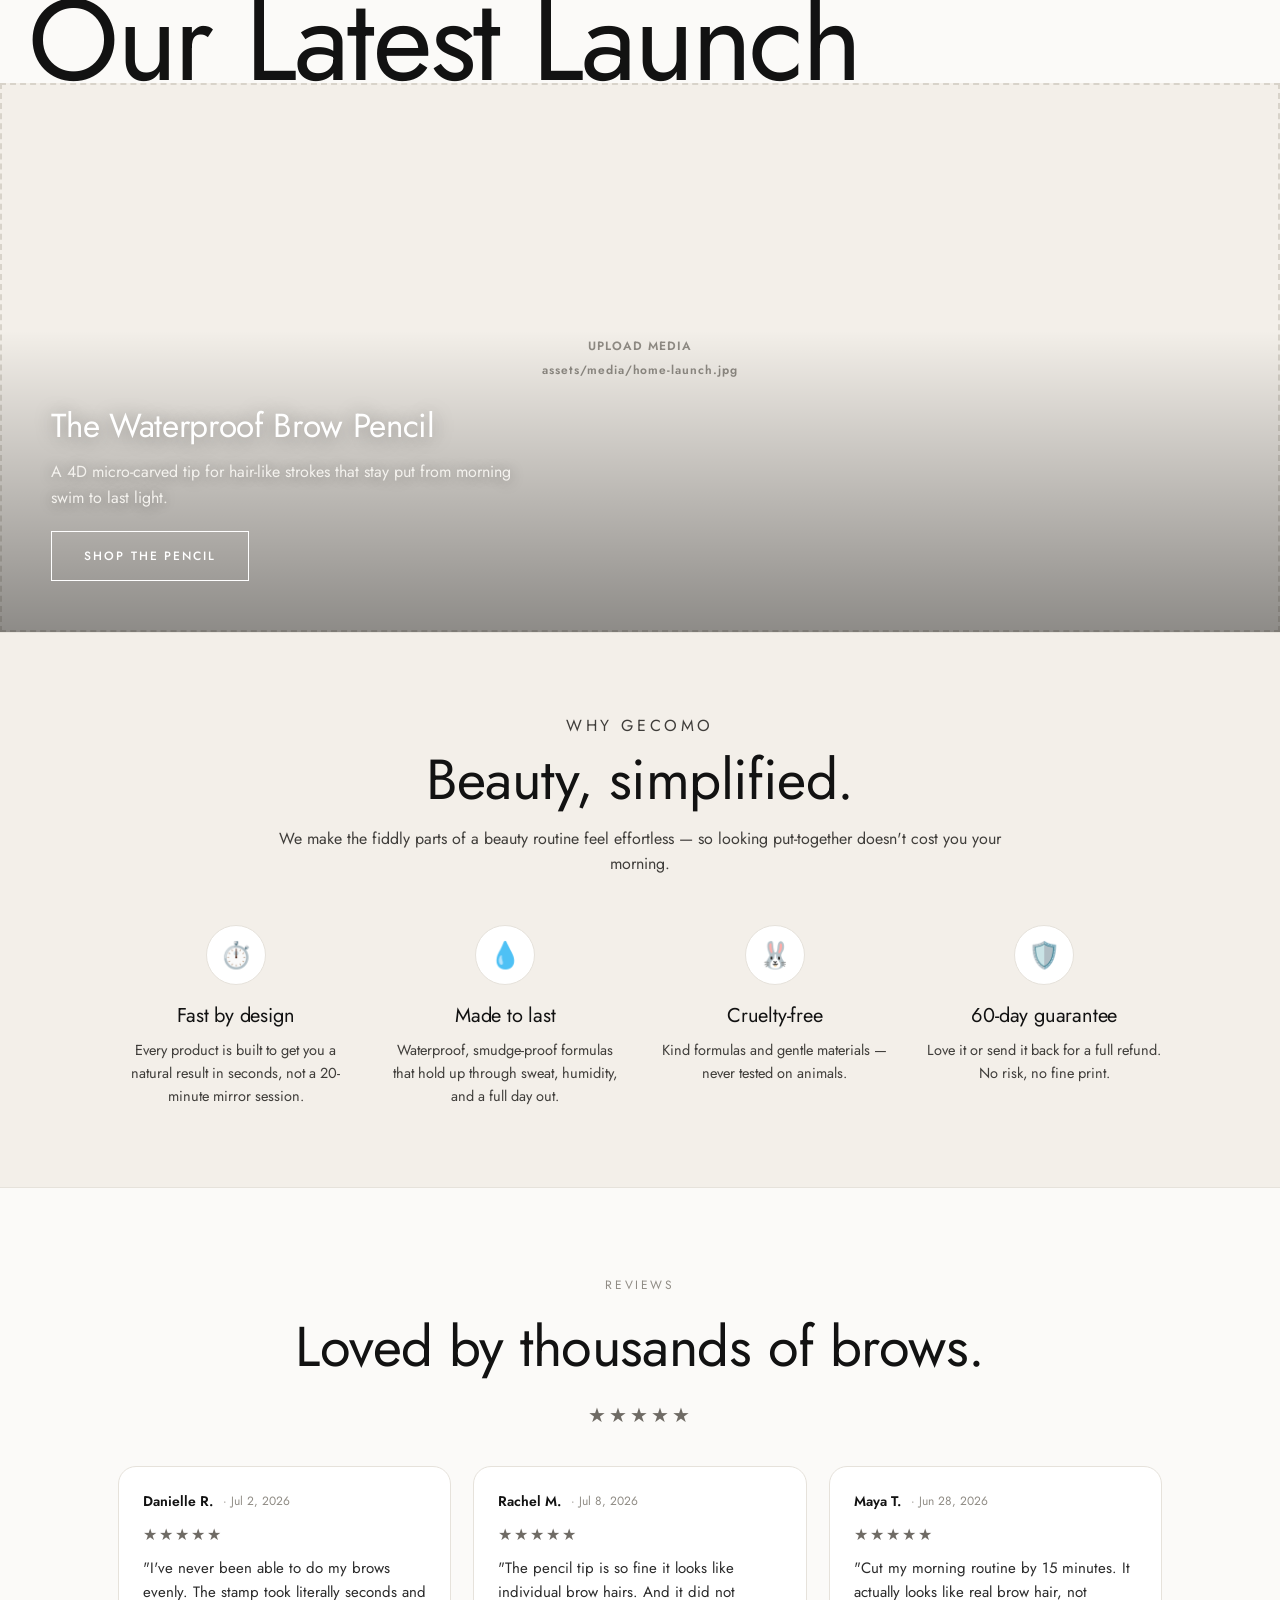
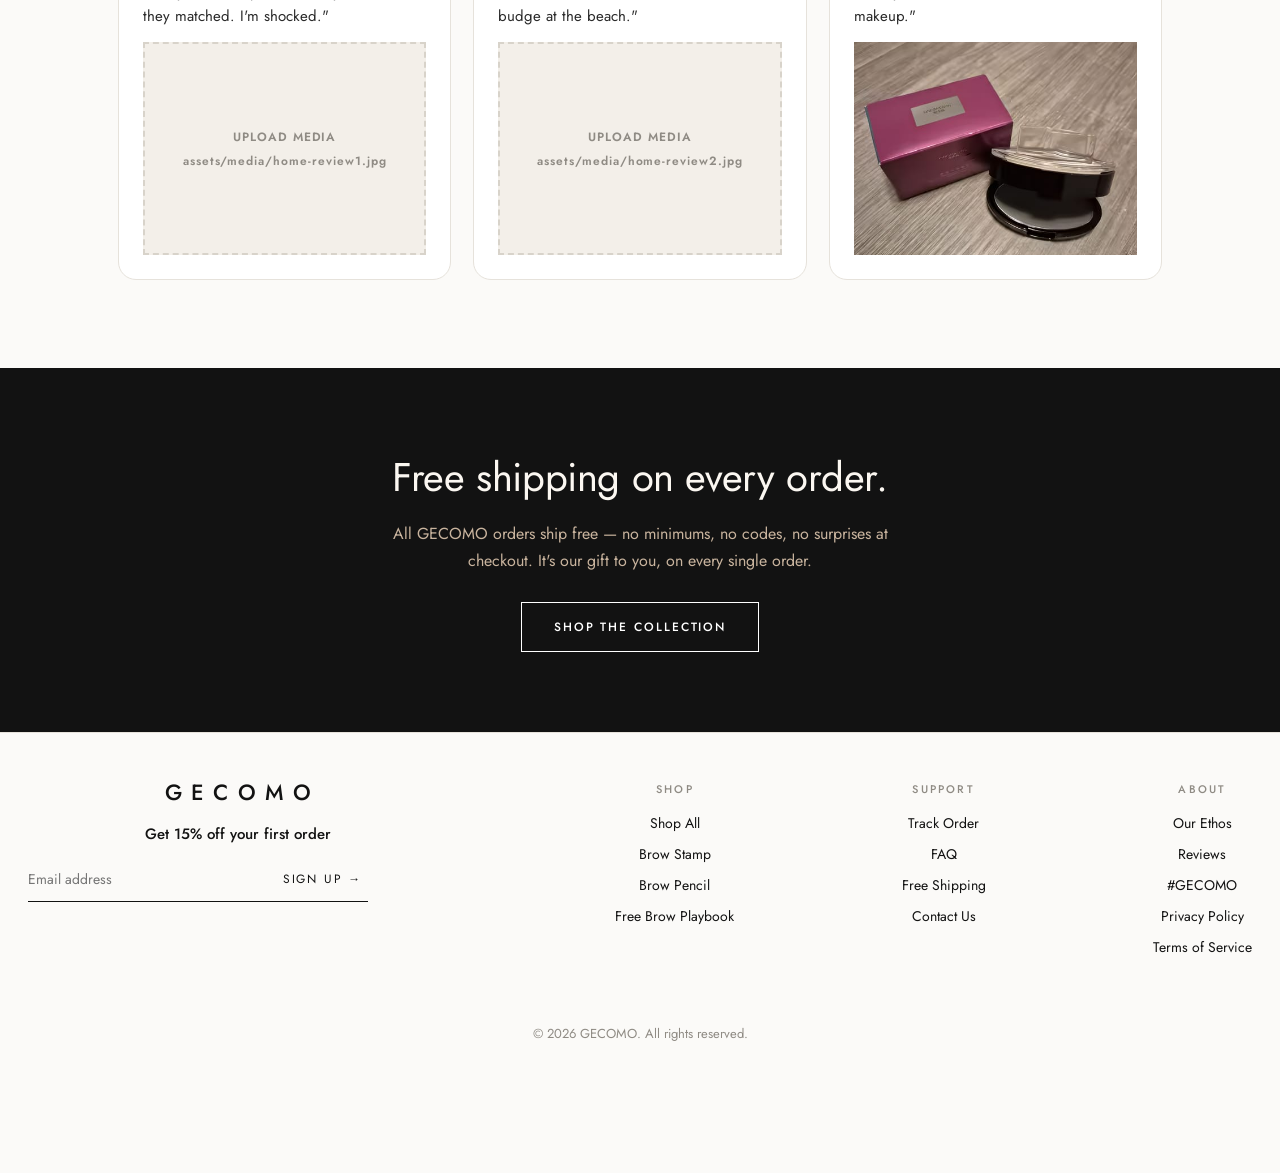
==== commit 4112c1d9: "Product card, shipping band, legal pages, and accessibility updates - Show the real Brow Playbook im" ====
--- a/bestsellers.html
+++ b/bestsellers.html
@@ -9,7 +9,7 @@
 <link rel="preconnect" href="https://fonts.googleapis.com">
 <link rel="preconnect" href="https://fonts.gstatic.com" crossorigin>
 <link href="https://fonts.googleapis.com/css2?family=Jost:wght@300;400;500;600;700&family=Marcellus&display=swap" rel="stylesheet">
-<link rel="stylesheet" href="assets/site.css?v=5">
+<link rel="stylesheet" href="assets/site.css?v=6">
 <style>
   /* Hero */
   header#top{position:relative;min-height:88vh;display:flex;align-items:center;justify-content:center;overflow:hidden;background:var(--ink);}
@@ -172,10 +172,10 @@
   .review-card blockquote{margin:0;font-size:15px;line-height:1.6;color:var(--ink-2);}
 
   /* before/after slider */
-  /* guarantee band */
-  #guarantee{background:var(--ink);color:var(--cream);text-align:center;padding:80px 28px;}
-  #guarantee h2{font-size:clamp(28px,3.5vw,40px);margin-bottom:14px;color:#FBF7F1;}
-  #guarantee p{max-width:520px;margin:0 auto 28px;color:#C9B49E;line-height:1.7;}
+  /* free-shipping band */
+  #shipping{background:var(--ink);color:var(--cream);text-align:center;padding:80px 28px;}
+  #shipping h2{font-size:clamp(28px,3.5vw,40px);margin-bottom:14px;color:#FBF7F1;}
+  #shipping p{max-width:520px;margin:0 auto 28px;color:#C9B49E;line-height:1.7;}
 
   /* FAQ */
   #faq{max-width:760px;margin:0 auto;padding:88px 28px;}
@@ -218,6 +218,8 @@
 </head>
 <body>
 
+<a class="skip-link" href="#main">Skip to main content</a>
+
 <div id="promoBar"><a href="stamp.html#guide">Take a free Brow Playbook w/ any brow kit + more</a><span class="arr">&rarr;</span></div>
 
 <header class="site-head">
@@ -226,9 +228,9 @@
     <a href="index.html" class="logo">GECOMO</a>
     <div class="mast-icons">
       <a class="mast-link" href="track.html">Track Order</a>
-      <button id="cartBtn" type="button" aria-label="Cart">
-        <svg viewBox="0 0 24 24" fill="none" stroke="currentColor" stroke-width="1.5"><path d="M5.5 8h13l-1.1 13h-10.8z"/><path d="M9 8V6.5a3 3 0 0 1 6 0V8"/></svg>
-        <span id="cartCount">0</span>
+      <button id="cartBtn" type="button" aria-label="Cart, 0 items">
+        <svg viewBox="0 0 24 24" fill="none" stroke="currentColor" stroke-width="1.5" aria-hidden="true"><path d="M5.5 8h13l-1.1 13h-10.8z"/><path d="M9 8V6.5a3 3 0 0 1 6 0V8"/></svg>
+        <span id="cartCount" aria-hidden="true">0</span>
       </button>
     </div>
   </div>
@@ -240,6 +242,8 @@
 </header>
 
 <div id="launchBar">Waterproof Brow Pencil&mdash;now in Light Brown | <a href="pencil.html">Shop Now</a></div>
+
+<main id="main">
 
 <!-- Campaign hero -->
 <header class="home-hero" id="top">
@@ -283,7 +287,7 @@
           <span class="flag">Bestseller</span>
         </div>
         <div class="pc-body">
-          <div class="pc-stars">★★★★★ <span>4.8 · 2,300+ reviews</span></div>
+          <div class="pc-stars" role="img" aria-label="Rated 4.8 out of 5 stars, over 2,300 reviews">★★★★★ <span>4.8 · 2,300+ reviews</span></div>
           <h3>Double Seal Brow Stamp Kit</h3>
           <p class="pc-desc">Stamp on symmetrical, natural-looking brows in 10 seconds.</p>
           <div class="pc-foot"><span class="pc-cta">Shop Stamp — $39.99 <del>$59.99</del></span></div>
@@ -295,7 +299,7 @@
           <span class="flag">New</span>
         </div>
         <div class="pc-body">
-          <div class="pc-stars">★★★★★ <span>4.9 · new</span></div>
+          <div class="pc-stars" role="img" aria-label="Rated 4.9 out of 5 stars, new product">★★★★★ <span>4.9 · new</span></div>
           <h3>Waterproof Brow Pencil</h3>
           <p class="pc-desc">A 4D micro-carved tip that draws fine, hair-like strokes.</p>
           <div class="pc-foot"><span class="pc-cta">Shop Pencil — $29.99 <del>$44.99</del></span></div>
@@ -398,12 +402,14 @@
   </div>
 </section>
 
-<!-- Guarantee -->
-<section id="guarantee">
-  <h2>Love your brows or it's free.</h2>
-  <p>Try any GECOMO product for 60 days. If it doesn't give you fuller, more natural brows in less time, send it back — even used — for a full refund.</p>
+<!-- Free shipping -->
+<section id="shipping">
+  <h2>Free shipping on every order.</h2>
+  <p>All GECOMO orders ship free — no minimums, no codes, no surprises at checkout. It's our gift to you, on every single order.</p>
   <a href="#collection" class="btn btn-ghost">Shop the collection</a>
 </section>
+
+</main>
 
 <footer>
   <div class="foot-grid">
@@ -411,7 +417,7 @@
       <a href="index.html" class="logo">GECOMO</a>
       <h4>Get 15% off your first order</h4>
       <form class="news-form" onsubmit="event.preventDefault();this.querySelector('button').textContent='Done ✓';">
-        <input type="email" placeholder="Email address" required>
+        <input type="email" placeholder="Email address" aria-label="Email address" required>
         <button type="submit">Sign up →</button>
       </form>
     </div>
@@ -426,7 +432,7 @@
       <h5>Support</h5>
       <a href="track.html">Track Order</a>
       <a href="stamp.html#faq">FAQ</a>
-      <a href="index.html#guarantee">60-Day Guarantee</a>
+      <a href="index.html#shipping">Free Shipping</a>
       <a href="/cdn-cgi/l/email-protection#f29a979e9e9db29597919d9f9ddc919d9f">Contact Us</a>
     </div>
     <div class="foot-col">
@@ -434,13 +440,15 @@
       <a href="index.html#ethos">Our Ethos</a>
       <a href="index.html#reviews">Reviews</a>
       <a href="index.html#ugc">#GECOMO</a>
+      <a href="privacy.html">Privacy Policy</a>
+      <a href="terms.html">Terms of Service</a>
     </div>
   </div>
   <p class="copyright">© 2026 GECOMO. All rights reserved.</p>
 </footer>
 
 <script data-cfasync="false" src="/cdn-cgi/scripts/5c5dd728/cloudflare-static/email-decode.min.js"></script><script src="assets/shopify.js?v=3"></script>
-<script src="assets/cart.js?v=6"></script>
+<script src="assets/cart.js?v=7"></script>
 <script>
 // Curated Favorites tab filter
 (function(){
--- a/assets/site.css
+++ b/assets/site.css
@@ -12,6 +12,16 @@
 }
 *{box-sizing:border-box;}
 html{scroll-behavior:smooth;}
+
+/* --- Accessibility ------------------------------------------------------- */
+:focus-visible{outline:2px solid var(--ink);outline-offset:2px;}
+.skip-link{position:absolute;left:-9999px;top:0;z-index:300;background:var(--ink);color:#fff;padding:12px 22px;font-size:14px;letter-spacing:.05em;}
+.skip-link:focus{left:0;}
+.visually-hidden{position:absolute;width:1px;height:1px;padding:0;margin:-1px;overflow:hidden;clip:rect(0 0 0 0);white-space:nowrap;border:0;}
+@media (prefers-reduced-motion:reduce){
+  html{scroll-behavior:auto;}
+  *,*::before,*::after{animation-duration:.01ms !important;animation-iteration-count:1 !important;transition-duration:.01ms !important;}
+}
 body{margin:0;background:var(--cream);color:var(--ink);font-family:'Jost','Helvetica Neue',sans-serif;-webkit-font-smoothing:antialiased;}
 h1,h2,h3{font-family:'Jost','Helvetica Neue',sans-serif;font-weight:400;margin:0;letter-spacing:-.01em;}
 p{margin:0;}
@@ -151,6 +161,19 @@
 .cat-card .media img{width:100%;height:100%;object-fit:cover;transition:transform .5s ease;}
 .cat-card:hover .media img{transform:scale(1.04);}
 .cat-card .cat-label{display:flex;justify-content:space-between;align-items:center;padding:12px 2px 0;font-size:12px;letter-spacing:.15em;text-transform:uppercase;color:var(--ink);}
+
+/* --- Coming soon (non-purchasable) cards --------------------------------- */
+.coming-soon{cursor:default;}
+.coming-soon .media{position:relative;}
+.coming-soon .media img{filter:grayscale(70%);}
+.coming-soon .media::after{content:'';position:absolute;inset:0;z-index:1;background:rgba(243,239,233,.5);}
+.coming-soon:hover .media img{transform:none;}
+.coming-soon .flag{background:var(--ink);color:var(--cream);}
+.coming-soon .rc-cta{border-color:var(--border-2);background:var(--cream-2);color:var(--muted);pointer-events:none;}
+.coming-soon .rc-cta:hover{background:var(--cream-2);color:var(--muted);}
+.coming-soon .rc-price,.coming-soon h3,.coming-soon .rc-desc{color:var(--muted);}
+.coming-soon .cat-label{color:var(--muted);}
+.cs-tag{font-size:10px;letter-spacing:.14em;text-transform:uppercase;color:var(--muted);border:1px solid var(--border-2);background:var(--cream-2);padding:4px 9px;}
 @media (min-width:900px){
   #categories{padding:56px 0 88px;}
   .cat-grid2{grid-template-columns:repeat(4,1fr);gap:20px;padding:34px 40px 0;}
@@ -545,14 +568,14 @@
   .review-grid{grid-template-columns:repeat(3,1fr);gap:28px;}
 }
 
-/* guarantee band */
-#guarantee{background:var(--ink);color:var(--cream);text-align:center;padding:80px 28px;}
-#guarantee h2{font-size:clamp(28px,3.5vw,40px);margin-bottom:14px;color:#FBF7F1;}
-#guarantee p{max-width:520px;margin:0 auto 28px;color:#D9D6D0;line-height:1.7;}
-@media (min-width:1440px){
-  #guarantee{padding:112px 28px;}
-  #guarantee h2{font-size:clamp(40px,3vw,48px);}
-  #guarantee p{max-width:600px;font-size:17px;}
+/* free-shipping band (formerly guarantee band) */
+#shipping{background:var(--ink);color:var(--cream);text-align:center;padding:80px 28px;}
+#shipping h2{font-size:clamp(28px,3.5vw,40px);margin-bottom:14px;color:#FBF7F1;}
+#shipping p{max-width:520px;margin:0 auto 28px;color:#D9D6D0;line-height:1.7;}
+@media (min-width:1440px){
+  #shipping{padding:112px 28px;}
+  #shipping h2{font-size:clamp(40px,3vw,48px);}
+  #shipping p{max-width:600px;font-size:17px;}
 }
 
 /* FAQ */
@@ -571,6 +594,7 @@
 .foot-news h4{font-size:15px;font-weight:500;margin:0 0 12px;}
 .news-form{display:flex;border-bottom:1px solid var(--ink);max-width:340px;}
 .news-form input{flex:1;border:none;background:none;padding:12px 0;font:inherit;font-size:14px;outline:none;color:var(--ink);}
+.news-form input:focus-visible{outline:2px solid var(--ink);outline-offset:2px;}
 .news-form button{border:none;background:none;font-size:12px;letter-spacing:.15em;text-transform:uppercase;color:var(--ink);}
 .foot-col h5{font-size:11px;letter-spacing:.2em;text-transform:uppercase;color:var(--muted);margin:0 0 16px;font-weight:500;}
 .foot-col a{display:block;font-size:14px;color:var(--ink);margin-bottom:11px;}
